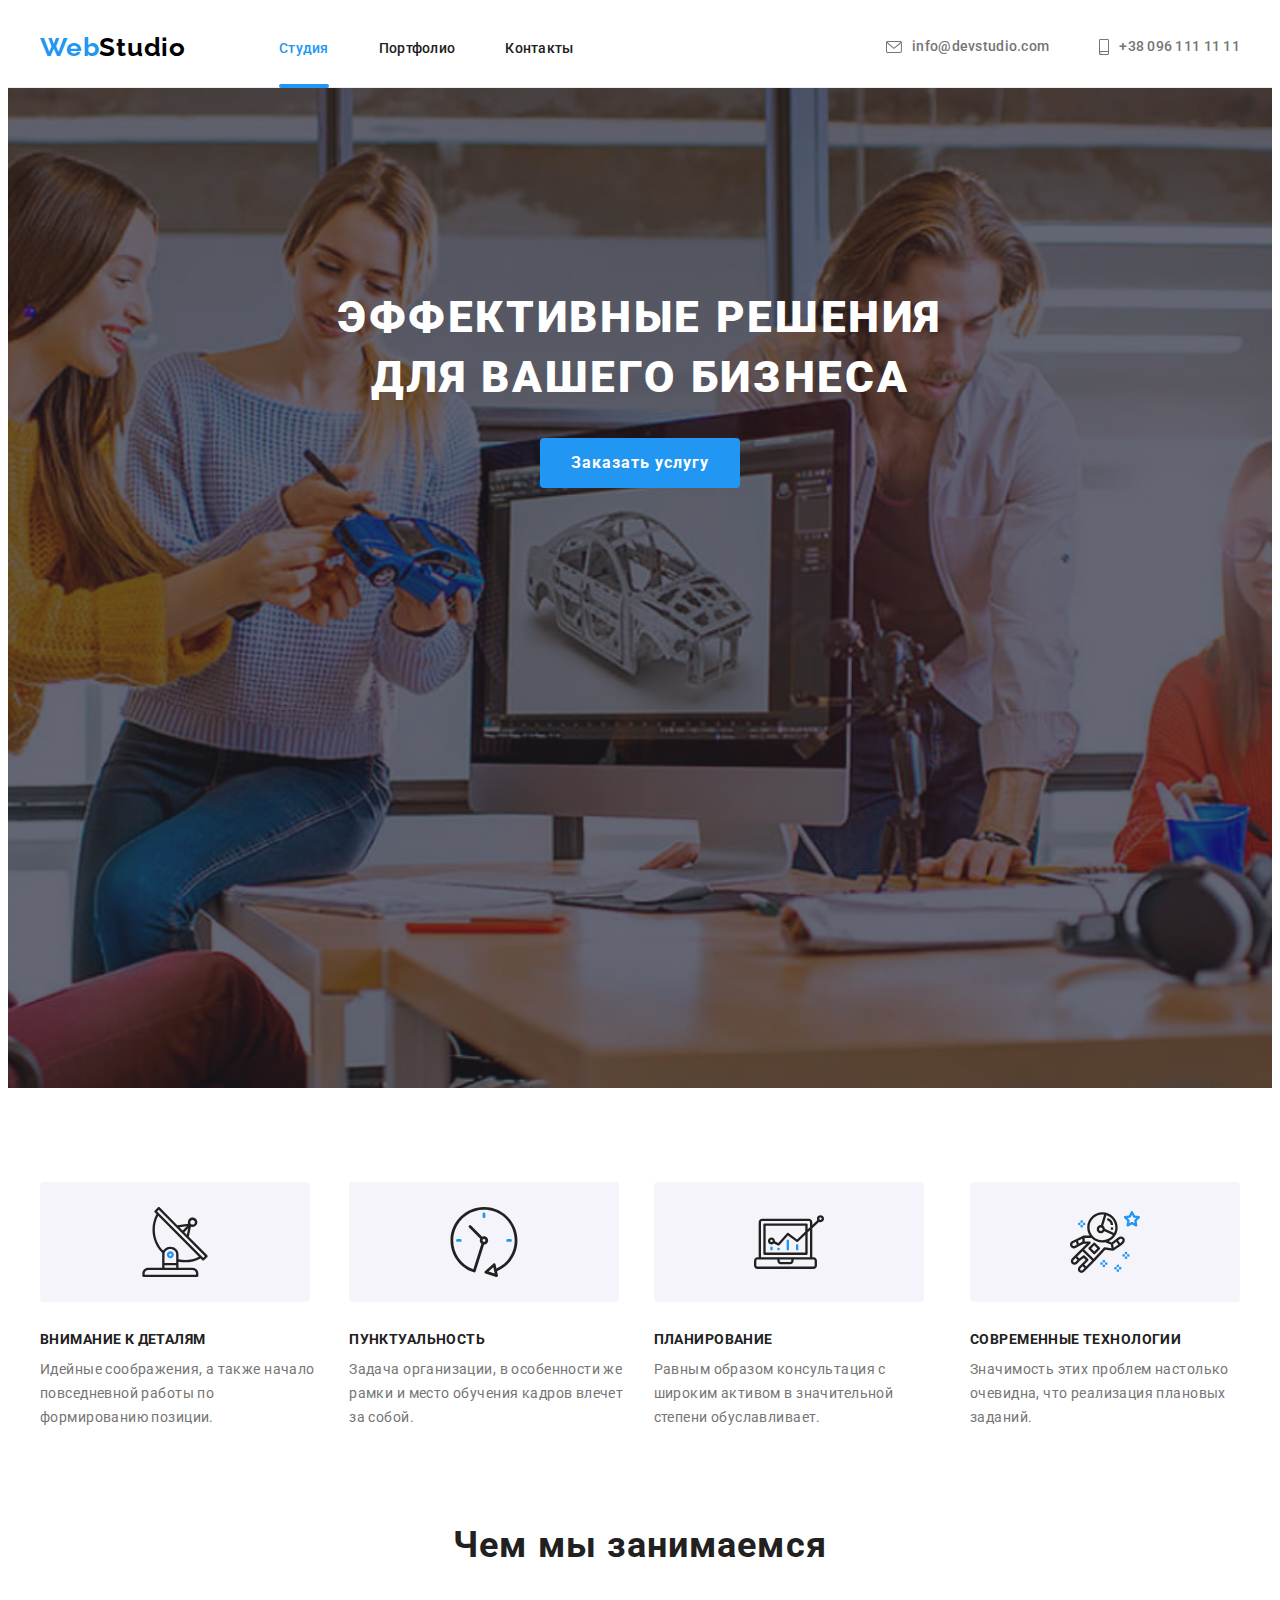
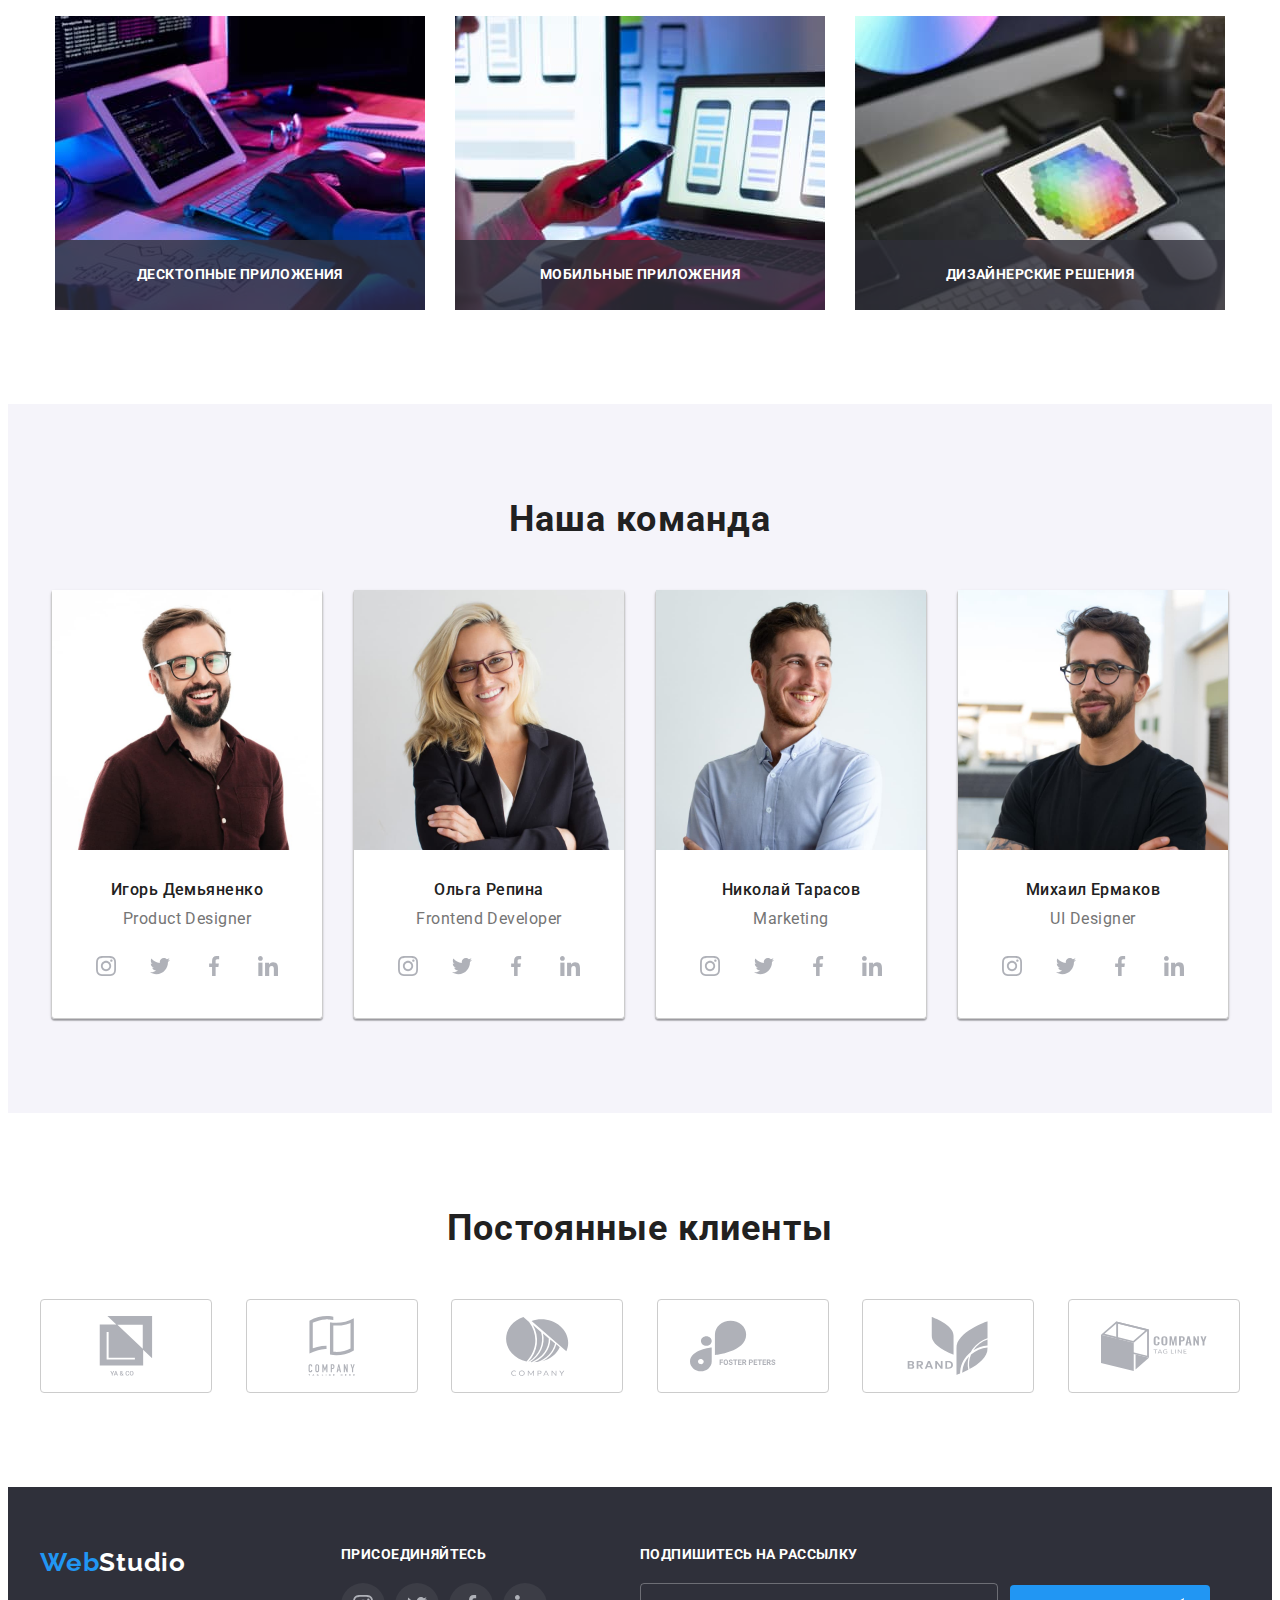
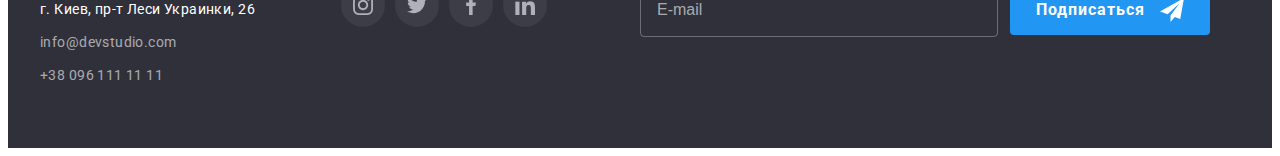
==== index.html @ 4ce69012 "..." ====
<!DOCTYPE html>
<html lang="ru">
  <head>
    <meta charset="UTF-8" />
    <meta http-equiv="X-UA-Compatible" content="IE=edge" />
    <meta name="viewport" content="width=device-width, initial-scale=1.0" />
    <title>Document</title>
    <link rel="preconnect" href="https://fonts.googleapis.com" />
    <link rel="preconnect" href="https://fonts.gstatic.com" crossorigin />
    <link
      href="https://fonts.googleapis.com/css2?family=Raleway:wght@700&family=Roboto:wght@400;500;700;900&display=swap"
      rel="stylesheet"
    />
    <link
      rel="stylesheet"
      href="https://cdnjs.cloudflare.com/ajax/libs/modern-normalize/1.1.0/modern-normalize.min.css"
      integrity="sha512-wpPYUAdjBVSE4KJnH1VR1HeZfpl1ub8YT/NKx4PuQ5NmX2tKuGu6U/JRp5y+Y8XG2tV+wKQpNHVUX03MfMFn9Q=="
      crossorigin="anonymous"
      referrerpolicy="no-referrer"
    />
    <link rel="stylesheet" href="./css/main.min.css" />
  </head>
  <body>
    <header class="header">
      <div class="container header-container">
        <a class="logo link" href="">
          <span class="logo-blue">Web</span>Studio</a
        >
        <nav class="navigation">
          <ul class="nav-list list">
            <li class="nav-list__item">
              <a class="nav-list__link link current" href="./index.html"
                >Студия</a
              >
            </li>

            <li class="nav-list__item">
              <a class="nav-list__link link" href="./portfolio.html"
                >Портфолио</a
              >
            </li>

            <li class="nav-list__item">
              <a class="nav-list__link link" href="">Контакты</a>
            </li>
          </ul>
        </nav>
        <ul class="contact-header list">
          <li class="contact-header__mail">
            <a
              class="contact-header__mail-number link"
              href="mailto:info@devstudio.com"
            >
              <svg class="contact-header__mail-icon" width="16" height="12">
                <use href="./img/sprite.svg#icon-mail"></use>
              </svg>
              info@devstudio.com</a
            >
          </li>
          <li>
            <a
              class="contact-header__mail-number link"
              href="tel:+380961111111"
            >
              <svg class="contact-header__mail-icon" width="10" height="16">
                <use href="./img/sprite.svg#icon-smartphone"></use>
              </svg>
              +38 096 111 11 11</a
            >
          </li>
        </ul>
      </div>
    </header>
    <main>
      <section class="hero">
        <div class="container main-title-hero">
          <h1 class="main-title">
            Эффективные решения <br />
            для вашего бизнеса
          </h1>
          <button class="modal-btn" type="button" data-modal-open>
            Заказать услугу
          </button>
        </div>
      </section>
      <section class="section benefits">
        <div class="container">
          <h2 class="visually-hidden">Преимущества нашей компании</h2>
          <ul class="studio-cards-parent-indent list">
            <li class="studio-spacing-between-cards benefits__cards">
              <div class="benefits__icon">
                <svg width="70" height="70">
                  <use href="./img/sprite.svg#icon-antenna"></use>
                </svg>
              </div>
              <h3 class="benefits__title">Внимание к деталям</h3>
              <p class="benefits__description">
                Идейные соображения, а также начало повседневной работы по
                формированию позиции.
              </p>
            </li>
            <li class="studio-spacing-between-cards benefits__cards">
              <div class="benefits__icon">
                <svg width="70" height="70">
                  <use href="./img/sprite.svg#icon-clock"></use>
                </svg>
              </div>
              <h3 class="benefits__title">Пунктуальность</h3>
              <p class="benefits__description">
                Задача организации, в особенности же рамки и место обучения
                кадров влечет за собой.
              </p>
            </li>
            <li class="studio-spacing-between-cards benefits__cards">
              <div class="benefits__icon">
                <svg width="70" height="70">
                  <use href="./img/sprite.svg#icon-diagram"></use>
                </svg>
              </div>
              <h3 class="benefits__title">Планирование</h3>
              <p class="benefits__description">
                Равным образом консультация с широким активом в значительной
                степени обуславливает.
              </p>
            </li>
            <li class="studio-spacing-between-cards benefits__cards">
              <div class="benefits__icon">
                <svg width="70" height="70">
                  <use href="./img/sprite.svg#icon-astronaut"></use>
                </svg>
              </div>
              <h3 class="benefits__title">Современные технологии</h3>
              <p class="benefits__description">
                Значимость этих проблем настолько очевидна, что реализация
                плановых заданий.
              </p>
            </li>
          </ul>
        </div>
      </section>
      <section class="section skills">
        <div class="container">
          <h2 class="secondary-title">Чем мы занимаемся</h2>
          <ul class="list studio-cards-parent-indent">
            <li class="studio-spacing-between-cards skills__card">
              <div class="skills__overlay">
                <img
                  src="./img/about-img-1.jpg"
                  alt="планирование"
                  width="370"
                  height="294"
                />
                <p class="skills__overlay-p">Десктопные приложения</p>
              </div>
            </li>
            <li class="studio-spacing-between-cards skills__card">
              <div class="skills__overlay">
                <img
                  src="./img/about-img-2.jpg"
                  alt="оптимизация к телефону"
                  width="370"
                  height="294"
                />
                <p class="skills__overlay-p">Мобильные приложения</p>
              </div>
            </li>
            <li class="studio-spacing-between-cards skills__card">
              <div class="skills__overlay">
                <img
                  src="./img/about-img-3.jpg"
                  alt="подбор цвета"
                  width="370"
                  height="294"
                />
                <p class="skills__overlay-p">Дизайнерские решения</p>
              </div>
            </li>
          </ul>
        </div>
      </section>
      <section class="team-section section">
        <div class="container">
          <h2 class="secondary-title">Наша команда</h2>
          <ul class="list studio-cards-parent-indent">
            <li class="studio-spacing-between-cards team-section__card">
              <img
                src="./img/worker-1.jpg"
                alt="Игорь Демьяненко"
                width="270"
                height="260"
              />
              <div class="team-section__cards-name">
                <h3 class="team-section__title">Игорь Демьяненко</h3>
                <p class="team-section__position">Product Designer</p>
                <ul class="social-list list">
                  <li class="social-list__item">
                    <a class="social-list__link" href="">
                      <svg class="social-list__icon" width="20" height="20">
                        <use href="./img/sprite.svg#instagram"></use>
                      </svg>
                    </a>
                  </li>
                  <li class="social-list__item">
                    <a class="social-list__link" href="">
                      <svg class="social-list__icon" width="20" height="20">
                        <use href="./img/sprite.svg#twitter"></use>
                      </svg>
                    </a>
                  </li>
                  <li class="social-list__item">
                    <a class="social-list__link" href="">
                      <svg class="social-list__icon" width="20" height="20">
                        <use href="./img/sprite.svg#facebook"></use>
                      </svg>
                    </a>
                  </li>
                  <li class="social-list__item">
                    <a class="social-list__link" href="">
                      <svg class="social-list__icon" width="20" height="20">
                        <use href="./img/sprite.svg#linkedin"></use>
                      </svg>
                    </a>
                  </li>
                </ul>
              </div>
            </li>
            <li class="studio-spacing-between-cards team-section__card">
              <img
                src="./img/worker-2.jpg"
                alt="Ольга Репина"
                width="270"
                height="260"
              />
              <div class="team-section__cards-name">
                <h3 class="team-section__title">Ольга Репина</h3>
                <p class="team-section__position">Frontend Developer</p>
                <ul class="social-list list">
                  <li class="social-list__item">
                    <a class="social-list__link" href="">
                      <svg class="social-list__icon" width="20" height="20">
                        <use href="./img/sprite.svg#instagram"></use>
                      </svg>
                    </a>
                  </li>
                  <li class="social-list__item">
                    <a class="social-list__link" href="">
                      <svg class="social-list__icon" width="20" height="20">
                        <use href="./img/sprite.svg#twitter"></use>
                      </svg>
                    </a>
                  </li>
                  <li class="social-list__item">
                    <a class="social-list__link" href="">
                      <svg class="social-list__icon" width="20" height="20">
                        <use href="./img/sprite.svg#facebook"></use>
                      </svg>
                    </a>
                  </li>
                  <li class="social-list__item">
                    <a class="social-list__link" href="">
                      <svg class="social-list__icon" width="20" height="20">
                        <use href="./img/sprite.svg#linkedin"></use>
                      </svg>
                    </a>
                  </li>
                </ul>
              </div>
            </li>
            <li class="studio-spacing-between-cards team-section__card">
              <img
                src="./img/worker-3.jpg"
                alt="Николай Тарасов"
                width="270"
                height="260"
              />
              <div class="team-section__cards-name">
                <h3 class="team-section__title">Николай Тарасов</h3>
                <p class="team-section__position">Marketing</p>
                <ul class="social-list list">
                  <li class="social-list__item">
                    <a class="social-list__link" href="">
                      <svg class="social-list__icon" width="20" height="20">
                        <use href="./img/sprite.svg#instagram"></use>
                      </svg>
                    </a>
                  </li>
                  <li class="social-list__item">
                    <a class="social-list__link" href="">
                      <svg class="social-list__icon" width="20" height="20">
                        <use href="./img/sprite.svg#twitter"></use>
                      </svg>
                    </a>
                  </li>
                  <li class="social-list__item">
                    <a class="social-list__link" href="">
                      <svg class="social-list__icon" width="20" height="20">
                        <use href="./img/sprite.svg#facebook"></use>
                      </svg>
                    </a>
                  </li>
                  <li class="social-list__item">
                    <a class="social-list__link" href="">
                      <svg class="social-list__icon" width="20" height="20">
                        <use href="./img/sprite.svg#linkedin"></use>
                      </svg>
                    </a>
                  </li>
                </ul>
              </div>
            </li>
            <li class="studio-spacing-between-cards team-section__card">
              <img
                src="./img/worker-4.jpg"
                alt="Михаил Ермаков"
                width="270"
                height="260"
              />
              <div class="team-section__cards-name">
                <h3 class="team-section__title">Михаил Ермаков</h3>
                <p class="team-section__position">UI Designer</p>
                <ul class="social-list list">
                  <li class="social-list__item">
                    <a class="social-list__link" href="">
                      <svg class="social-list__icon" width="20" height="20">
                        <use href="./img/sprite.svg#instagram"></use>
                      </svg>
                    </a>
                  </li>
                  <li class="social-list__item">
                    <a class="social-list__link" href="">
                      <svg class="social-list__icon" width="20" height="20">
                        <use href="./img/sprite.svg#twitter"></use>
                      </svg>
                    </a>
                  </li>
                  <li class="social-list__item">
                    <a class="social-list__link" href="">
                      <svg class="social-list__icon" width="20" height="20">
                        <use href="./img/sprite.svg#facebook"></use>
                      </svg>
                    </a>
                  </li>
                  <li class="social-list__item">
                    <a class="social-list__link" href="">
                      <svg class="social-list__icon" width="20" height="20">
                        <use href="./img/sprite.svg#linkedin"></use>
                      </svg>
                    </a>
                  </li>
                </ul>
              </div>
            </li>
          </ul>
        </div>
      </section>
      <section class="section">
        <div class="container">
          <h2 class="secondary-title">Постоянные клиенты</h2>
          <ul class="list clients studio-cards-parent-indent">
            <li class="studio-spacing-between-cards clients-item">
              <a href="" class="clients-link">
                <svg class="clients-icon" width="106" height="60">
                  <use href="./img/sprite.svg#icon-group-1"></use>
                </svg>
              </a>
            </li>
            <li class="studio-spacing-between-cards clients-item">
              <a href="" class="clients-link">
                <svg class="clients-icon" width="106" height="60">
                  <use href="./img/sprite.svg#icon-group-2"></use>
                </svg>
              </a>
            </li>
            <li class="studio-spacing-between-cards clients-item">
              <a href="" class="clients-link">
                <svg class="clients-icon" width="106" height="60">
                  <use href="./img/sprite.svg#icon-group-3"></use>
                </svg>
              </a>
            </li>
            <li class="studio-spacing-between-cards clients-item">
              <a href="" class="clients-link">
                <svg class="clients-icon" width="106" height="60">
                  <use href="./img/sprite.svg#icon-group-4"></use>
                </svg>
              </a>
            </li>
            <li class="studio-spacing-between-cards clients-item">
              <a href="" class="clients-link">
                <svg class="clients-icon" width="106" height="60">
                  <use href="./img/sprite.svg#icon-group-5"></use>
                </svg>
              </a>
            </li>
            <li class="studio-spacing-between-cards clients-item">
              <a href="" class="clients-link">
                <svg class="clients-icon" width="106" height="60">
                  <use href="./img/sprite.svg#icon-group-6"></use>
                </svg>
              </a>
            </li>
          </ul>
        </div>
      </section>
    </main>
    <footer class="footer">
      <div class="container footer-adress">
        <div class="footer-adress-list">
          <a class="logo-footer link" href="">
            <span class="logo-blue">Web</span>Studio</a
          >
          <address class="element-style">
            <a
              class="link-footer link"
              href="https://www.google.com/maps/place/%D0%B1%D1%83%D0%BB.+%D0%9B%D0%B5%D1%81%D0%B8+%D0%A3%D0%BA%D1%80%D0%B0%D0%B8%D0%BD%D0%BA%D0%B8,+26,+%D0%9A%D0%B8%D0%B5%D0%B2,+02000/@50.4265807,30.5361971,17z/data=!3m1!4b1!4m5!3m4!1s0x40d4cf0e033ecbe9:0x57a4dffefec77da0!8m2!3d50.4265807!4d30.5383858"
              target="_blank"
              rel="noopener noreferrer"
              >г. Киев, пр-т Леси Украинки, 26</a
            >
            <a class="contact-footer link" href="mailto:info@devstudio.com"
              >info@devstudio.com</a
            >
            <a
              class="contact-footer link contact-footer-tel"
              href="tel:+380961111111"
              >+38 096 111 11 11</a
            >
          </address>
        </div>
        <div class="footer-list">
          <p class="footer-post">присоединяйтесь</p>
          <ul class="social-list list">
            <li class="social-list__item">
              <a class="footer-social-list-link" href="">
                <svg class="social-list__icon" width="20" height="20">
                  <use href="./img/sprite.svg#instagram"></use>
                </svg>
              </a>
            </li>
            <li class="social-list__item">
              <a class="footer-social-list-link" href="">
                <svg class="social-list__icon" width="20" height="20">
                  <use href="./img/sprite.svg#twitter"></use>
                </svg>
              </a>
            </li>
            <li class="social-list__item">
              <a class="footer-social-list-link" href="">
                <svg class="social-list__icon" width="20" height="20">
                  <use href="./img/sprite.svg#facebook"></use>
                </svg>
              </a>
            </li>
            <li class="social-list__item">
              <a class="footer-social-list-link" href="">
                <svg class="social-list__icon" width="20" height="20">
                  <use href="./img/sprite.svg#linkedin"></use>
                </svg>
              </a>
            </li>
          </ul>
        </div>
        <div class="footer-form">
          <p class="footer-form__p">Подпишитесь на рассылку</p>
          <form class="footer-form__f">
            <input
              name="user-mail"
              class="footer-form__input"
              type="email"
              placeholder="E-mail"
            />
            <button type="submit" class="footer-form__btn modal-btn">
              Подписаться
              <svg class="footer-form__btn-icon" width="24" height="24">
                <use href="./img/sprite.svg#icon-send"></use>
              </svg>
            </button>
          </form>
        </div>
      </div>
    </footer>
    <div class="backdrop is-hidden" data-modal>
      <div class="modal">
        <button type="button" class="modal-close-btn" data-modal-close>
          <svg class="modal-close-icon" width="18" height="18">
            <use href="./img/sprite.svg#icon-close"></use>
          </svg>
        </button>
        <p class="modal-title">Оставьте свои данные, мы вам перезвоним</p>
        <form class="modal-form">
          <label class="modal-form-name">
            Имя
            <span class="modal-form-input-wrapper">
              <input name="user-name" class="modal-form-input" type="text" />
              <svg class="modal-form-icon" width="18" height="18">
                <use href="./img/sprite.svg#icon-person"></use>
              </svg>
            </span>
          </label>
          <label class="modal-form-name">
            Телефон
            <span class="modal-form-input-wrapper">
              <input name="user-phone" class="modal-form-input" type="tel" />
              <svg class="modal-form-icon" width="18" height="18">
                <use href="./img/sprite.svg#icon-phone"></use>
              </svg>
            </span>
          </label>
          <label class="modal-form-name">
            Почта
            <span class="modal-form-input-wrapper">
              <input name="user-mail" class="modal-form-input" type="email" />
              <svg class="modal-form-icon" width="18" height="18">
                <use href="./img/sprite.svg#icon-email"></use>
              </svg>
            </span>
          </label>
          <label class="modal-form-name">
            Комментарий
            <textarea
              name="user-comment"
              class="modal-form-messange"
              placeholder="Введите текст"
            ></textarea>
          </label>
          <div class="modal-form-checkbox-wrapper">
            <input
              name="accept-polisy"
              class="modal-form-checkbox visually-hidden"
              type="checkbox"
              required
              id="polisy-checkbox"
            />
            <label class="modal-form-checkbox-label" for="polisy-checkbox"
              >Соглашаюсь с рассылкой и принимаю &nbsp;
              <a class="modal-form-checkbox-link" href="">Условия договора</a>
            </label>
          </div>
          <button type="submit" class="modal-form-submit-btn modal-btn">
            Отправить
          </button>
        </form>
      </div>
    </div>
    <script src="./js/modal.js"></script>
  </body>
</html>
---- css/main.min.css ----
:root{--accent-color: #2196f3;--primary-text-color: #212121;--secondary-text-color: #757575;--hero-collor: #ffffff;--logo-footer-collor: #ffffff}.visually-hidden{position:absolute;width:1px;height:1px;margin:-1px;padding:0;overflow:hidden;border:0;clip:rect(0 0 0 0)}body{font-family:"Roboto", sans-serif;color:var(--primary-text-color)}h1,h2,h3,h4,h5,h6,p{margin-top:0;margin-bottom:0}ul{margin-top:0;margin-bottom:0;padding-left:0}img{display:block;max-width:100%;height:auto}.list{list-style:none}.link{text-decoration:none}.section{padding-bottom:94px;padding-top:94px}.container{width:1200px;padding-left:15px;padding-right:15px;margin-left:auto;margin-right:auto}.modal-btn{min-width:200px;min-height:50px;padding:8px 30px;font-family:inherit;font-weight:bold;font-size:16px;line-height:1.88;align-items:center;text-align:center;letter-spacing:0.06em;color:var(--hero-collor);background:var(--accent-color);cursor:pointer;border-radius:4px;border:none;transition:background-color 250ms cubic-bezier(0.4, 0, 0.2, 1),color 250ms cubic-bezier(0.4, 0, 0.2, 1)}.modal-btn:hover,.modal-btn:focus{background:#188ce8}.social-list{display:flex}.social-list__item:not(:last-child){margin-right:10px}.social-list__link{display:flex;align-items:center;justify-content:center;width:44px;height:44px;border-radius:50%;transition:background-color 250ms cubic-bezier(0.4, 0, 0.2, 1)}.social-list__link:hover,.social-list__link:focus{background-color:var(--accent-color)}.social-list__icon{fill:#afb1b8;transition:fill 250ms cubic-bezier(0.4, 0, 0.2, 1)}.social-list__link:hover .social-list__icon,.social-list__link:focus .social-list__icon{fill:#ffffff}.footer-social-list-link:hover .social-list__icon,.footer-social-list-link:focus .social-list__icon{fill:#ffffff}.main-title{font-weight:900;font-size:44px;line-height:1.36;text-align:center;letter-spacing:0.06em;text-transform:uppercase;color:var(--hero-collor);margin-bottom:30px}.main-title-hero{text-align:center}.benefits__description{font-size:14px;line-height:1.71;letter-spacing:0.03em;color:var(--secondary-text-color)}.secondary-title{font-weight:bold;font-size:36px;line-height:1.17;text-align:center;letter-spacing:0.03em;margin-bottom:50px}.logo{font-family:"Raleway", sans-serif;font-weight:bold;font-size:26px;line-height:1.19;letter-spacing:0.03em;color:#000000;margin-right:93px}.logo-blue{color:var(--accent-color)}.navigation .nav-list__link.current{color:var(--accent-color)}.header{padding-top:24px;padding-bottom:24px;border-bottom:1px solid #ececec}.header-container{display:flex;align-items:center}.nav-list{display:flex;align-items:center}.contact-header{display:flex;align-items:center;margin-left:auto}.contact-header__mail{margin-right:50px}.nav-list__item:not(:last-child){margin-right:50px}.nav-list__link{position:relative;font-weight:500;font-size:14px;line-height:1.14;letter-spacing:0.02em;color:inherit;transition:color 250ms cubic-bezier(0.4, 0, 0.2, 1)}.nav-list__link:hover,.nav-list__link:focus{color:var(--accent-color)}.current::after{content:"";position:absolute;background:var(--accent-color);border-radius:2px;height:4px;width:100%;bottom:-32px;left:0px}.contact-header__mail-number{font-weight:500;font-size:14px;line-height:1.14;letter-spacing:0.02em;color:var(--secondary-text-color);display:flex;align-items:center;transition:color 250ms cubic-bezier(0.4, 0, 0.2, 1)}.contact-header__mail-number:hover,.contact-header__mail-number:focus{color:var(--accent-color)}.contact-header__mail-number:hover .contact-header__mail-icon{fill:var(--accent-color)}.contact-header__mail-icon{margin-right:10px;fill:#757575;justify-content:center;align-items:center;transition:fill 250ms cubic-bezier(0.4, 0, 0.2, 1)}.hero{padding:200px 0;background-image:linear-gradient(rgba(47,48,58,0.4), rgba(47,48,58,0.4)),url(../img/hero/Img.jpg);background-color:#c4c4c4;background-size:cover;background-position:center;max-width:1600px;height:600px;width:100%;margin-left:auto;margin-right:auto}.benefits{padding-bottom:0px}.benefits__title{font-weight:bold;font-size:14px;line-height:1.14;letter-spacing:0.03em;text-transform:uppercase;margin-bottom:10px}.benefits__cards{flex-basis:calc((100%-4 * 30) / 4)}.benefits__icon{display:flex;align-items:center;justify-content:center;background-color:#f5f4fa;width:270px;height:120px;border-radius:4px;margin-bottom:30px}.studio-cards-parent-indent{display:flex;align-items:center;justify-content:center;margin-left:-30px;margin-top:-30px}.studio-spacing-between-cards{margin-left:30px;margin-top:30px}.skills__card{flex-basis:calc((100%-3 * 30) / 3)}.skills__overlay{position:relative}.skills__overlay-p{position:absolute;font-weight:bold;font-size:14px;line-height:1.14;letter-spacing:0.03em;text-transform:uppercase;color:#ffffff;background:rgba(47,48,58,0.8);padding-top:27px;padding-bottom:27px;width:100%;text-align:center;bottom:0px}.team-section{background:#f5f4fa}.team-section__card{flex-basis:calc((100%-4 * 30) / 4);border:1px solid #ccc;border-top:none;box-shadow:0px 1px 3px rgba(0,0,0,0.12),0px 1px 1px rgba(0,0,0,0.14),0px 2px 1px rgba(0,0,0,0.2);border-radius:4px}.team-section__title{margin-bottom:10px;font-weight:500;font-size:16px;line-height:1.19;text-align:center;letter-spacing:0.03em}.team-section__cards-name{text-align:center;padding:30px 32px;background-color:#ffffff;border-radius:0px 0px 4px 4px}.team-section__position{font-size:16px;line-height:1.19;text-align:center;letter-spacing:0.03em;color:var(--secondary-text-color);margin-bottom:16px}.spacing-between-cards{margin-left:8px;margin-top:8px}.clients{justify-content:space-between;display:flex}.clients-link{display:flex;align-items:center;justify-content:center;width:170px;height:92px;border:1px solid #ccc;border-radius:4px;transition:border 250ms cubic-bezier(0.4, 0, 0.2, 1)}.clients-link:hover,.clients-link:focus{border:1px solid var(--accent-color)}.clients-icon{fill:#afb1b8;transition:fill 250ms cubic-bezier(0.4, 0, 0.2, 1)}.clients-link:hover .clients-icon,.clients-link:focus .clients-icon{fill:var(--accent-color)}.logo-footer{font-family:"Raleway", sans-serif;font-weight:bold;font-size:26px;line-height:1.19;letter-spacing:0.03em;color:#ffffff;display:block;margin-bottom:20px}.footer{background:#2f303a;padding:60px 0}.link-footer{font-size:14px;line-height:1.71;letter-spacing:0.03em;color:#ffffff;margin-bottom:9px}.contact-footer{font-size:14px;line-height:1.71;letter-spacing:0.03em;color:rgba(255,255,255,0.6);margin-bottom:9px}.contact-footer-tel{margin-bottom:0}.footer-adress{display:flex}.element-style{font-style:normal;display:flex;flex-direction:column}.footer-adress-list{min-width:231px;margin-right:70px}.footer-list{min-width:206px;min-height:80px}.footer-post{font-weight:bold;font-size:14px;line-height:1.14;letter-spacing:0.03em;text-transform:uppercase;margin-bottom:20px;color:#ffffff}.footer-social-list-link{display:flex;align-items:center;justify-content:center;width:44px;height:44px;border-radius:50%;background-color:#ffffff10;transition:background-color 250ms cubic-bezier(0.4, 0, 0.2, 1)}.footer-social-list-link:hover,.footer-social-list-link:focus{background-color:var(--accent-color)}.footer-form{margin-left:93px;width:570px;height:86px}.footer-form__p{font-weight:bold;font-size:14px;line-height:1.14;letter-spacing:0.03em;text-transform:uppercase;color:#ffffff;margin-bottom:20px}.footer-form__input{border:1px solid rgba(255,255,255,0.3);border-radius:4px;width:100%;height:50px;background-color:transparent;padding-left:16px;color:#ffffff}.footer-form__input::placeholder{font-weight:400;font-size:16px;line-height:1.25;color:rgba(255,255,255,0.6)}.footer-form__btn{margin-left:12px;display:flex;padding:8px 26px;justify-content:space-between;align-items:center;transition:background-color 250ms cubic-bezier(0.4, 0, 0.2, 1);cursor:pointer}.footer-form__f{display:flex;align-items:center}.container-filter-btn .filter-btn.current-btn{background:#188ce8;color:#ffffff;filter:drop-shadow(0px 4px 4px rgba(0,0,0,0.25))}.filter-btn{padding:6px 22px;font-family:inherit;font-weight:500;font-size:16px;line-height:1.63;text-align:center;letter-spacing:0.03em;cursor:pointer;border-radius:4px;border:none;transition:background-color 250ms cubic-bezier(0.4, 0, 0.2, 1),color 250ms cubic-bezier(0.4, 0, 0.2, 1)}.filter-btn:hover,.filter-btn:focus{background:#188ce8;color:#ffffff;filter:drop-shadow(0px 4px 4px rgba(0,0,0,0.25))}.spacing-between-cards-portfolio{margin-left:30px;margin-top:30px}.portfolio-list{flex-wrap:wrap}.portfolio-cards-name{border:1px solid #eeeeee;border-top:none;padding:20px 24px}.cards-portfolio-link{display:block;transition:box-shadow 250ms cubic-bezier(0.4, 0, 0.2, 1)}.cards-portfolio-link:hover,.cards-portfolio-link:focus{box-shadow:0px 1px 1px rgba(0,0,0,0.12),0px 4px 4px rgba(0,0,0,0.06),1px 4px 6px rgba(0,0,0,0.16)}.overlay-cards{position:relative;overflow:hidden}.overlay-portfolio{position:absolute;font-size:18px;line-height:1.55;letter-spacing:0.03em;color:#ffffff;background:rgba(33,150,243,0.9);padding:63px 24px;top:0;left:0;width:100%;height:100%;overflow:auto;transform:translateY(100%);transition:transform 250ms cubic-bezier(0.4, 0, 0.2, 1),background-color 250ms cubic-bezier(0.4, 0, 0.2, 1)}.cards-portfolio-link:hover .overlay-portfolio,.cards-portfolio-link:focus .overlay-portfolio{transform:translateY(0%)}.list-item{width:370px;height:404px;left:215px;top:262px;background:#ffffff;box-sizing:border-box}.list-item-h{font-weight:bold;font-size:18px;line-height:2;letter-spacing:0.06em;color:var(--primary-text-color)}.list-item-p{font-size:16px;line-height:1.88;letter-spacing:0.03em;color:var(--secondary-text-color)}.parent-indent{display:flex;align-items:center;justify-content:center;margin-left:-8px;margin-top:-8px;margin-bottom:50px}.portfolio-cards-indent{display:flex;align-items:center;justify-content:center;margin-left:-30px;margin-top:-30px}.cards-portfolio{flex-basis:calc((100%-3 * 30) / 3)}.backdrop{position:fixed;top:0;left:0;width:100vw;height:100vh;background-color:rgba(0,0,0,0.2);transition:opacity;transition:opacity 250ms cubic-bezier(0.4, 0, 0.2, 1),visibility 250ms cubic-bezier(0.4, 0, 0.2, 1)}.backdrop.is-hidden{opacity:0;visibility:hidden;pointer-events:none}.modal{position:absolute;top:50%;left:50%;transform:translate(-50%, -50%);width:528px;height:581px;background-color:#ffffff;border-radius:4px;padding:40px}.modal-close-icon{transition:fill 250ms cubic-bezier(0.4, 0, 0.2, 1)}.modal-close-icon:hover{fill:var(--accent-color)}.modal-close-btn{position:absolute;top:8px;right:8px;width:30px;height:30px;border-radius:50%;border:1px solid rgba(0,0,0,0.1);background-color:transparent;padding:0;display:flex;justify-content:center;align-items:center;cursor:pointer}.modal-title{font-weight:bold;font-size:20px;line-height:1.15;text-align:center;letter-spacing:0.03em;color:#212121;margin-bottom:12px}.modal-form-name{display:block;font-weight:400;font-size:12px;line-height:1.17;letter-spacing:0.01em;color:#757575;margin-bottom:10px}.modal-form-input{width:100%;height:40px;padding-left:42px;border:1px solid rgba(33,33,33,0.2);border-radius:4px;transition:border-color 250ms cubic-bezier(0.4, 0, 0.2, 1)}.modal-form-input:focus{outline:none;border-color:var(--accent-color)}.modal-form-input:focus+.modal-form-icon{fill:var(--accent-color)}.modal-form-input-wrapper{position:relative;display:block;margin-top:4px}.modal-form-icon{position:absolute;top:50%;left:12px;transform:translateY(-50%);transition:fill 250ms cubic-bezier(0.4, 0, 0.2, 1)}.modal-form-messange{width:100%;height:120px;margin-top:4px;padding:12px 16px;transition:border-color 250ms cubic-bezier(0.4, 0, 0.2, 1);resize:none;border:1px solid rgba(33,33,33,0.2);border-radius:4px}.modal-form-messange:focus{outline:none;border-color:var(--accent-color)}.modal-form-messange::placeholder{font-weight:400;font-size:12px;line-height:14px;letter-spacing:0.01em;color:rgba(117,117,117,0.5)}.modal-form-checkbox-label{display:flex;align-items:center;font-weight:400;font-size:14px;line-height:1.7;letter-spacing:0.03em;color:#757575;padding-left:14px}.modal-form-checkbox-label::before{display:inline-block;width:16px;height:15px;border:2px solid #212121;cursor:pointer;content:"";margin-right:10px;border-radius:2px}.modal-form-checkbox:focus+.modal-form-checkbox-label::before{border:1px solid --accent-color}.modal-form-checkbox:checked+.modal-form-checkbox-label::before{background-image:url(../img/checkbox.svg);background-color:var(--accent-color);background-repeat:no-repeat;border:none;background-position:50% 50%}.modal-form-submit-btn{display:block;margin:30px auto 0px}.modal-form-checkbox-link{color:var(--accent-color)}
/*# sourceMappingURL=main.min.css.map */
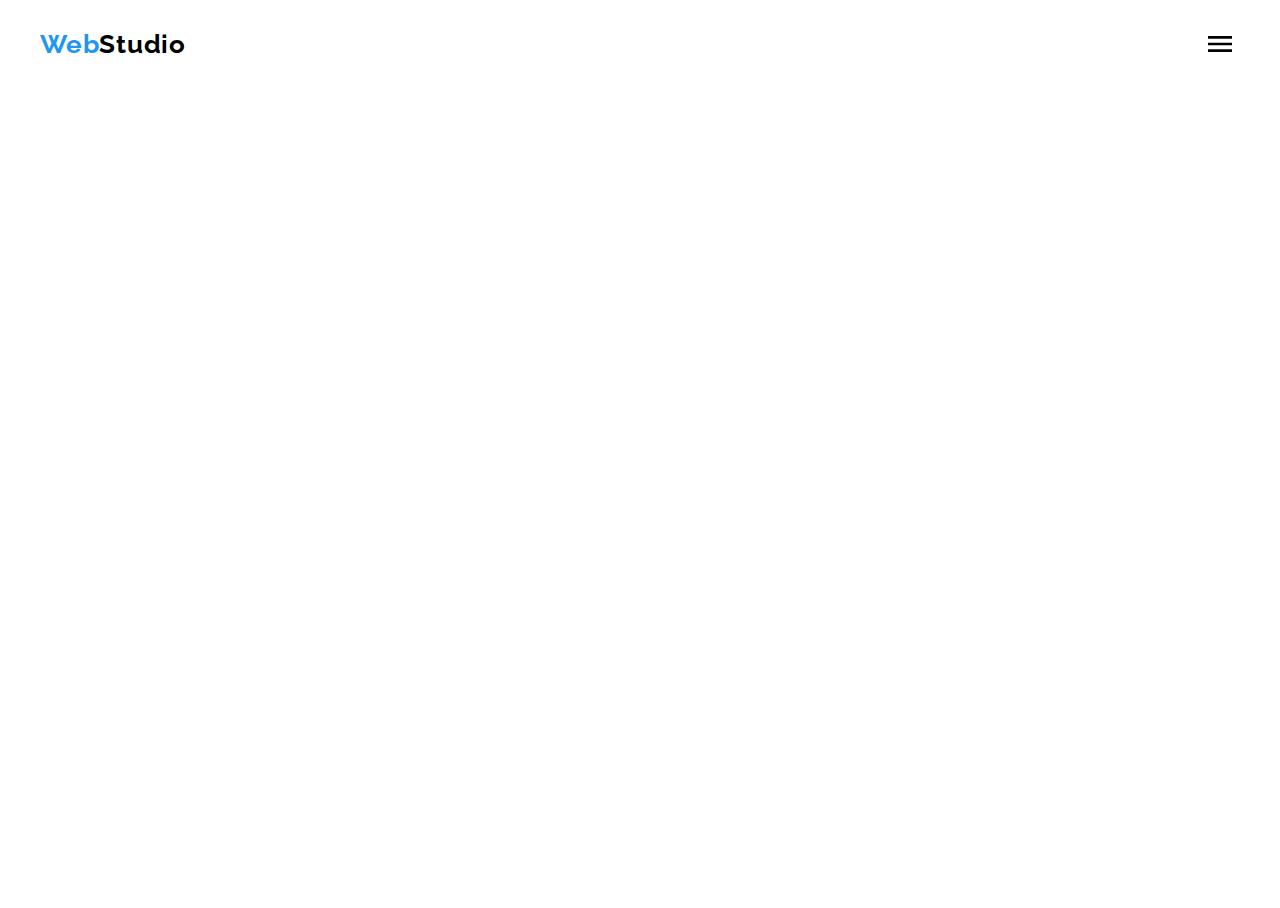
==== commit 6e48c28f: "Моб. закончил бургер меню и хедер" ====
--- a/index.html
+++ b/index.html
@@ -45,6 +45,11 @@
             </li>
           </ul>
         </nav>
+        <button type="button" class="mobile-menu-btn" data-menu-open>
+          <svg class="mobile-menu-btn__icon" width="40" height="40">
+            <use href="./img/sprite.svg#burger-menu-icon"></use>
+          </svg>
+        </button>
         <ul class="contact-header list">
           <li class="contact-header__mail">
             <a
@@ -70,9 +75,66 @@
           </li>
         </ul>
       </div>
+      <div class="mobile-menu" data-menu>
+        <div class="container mobile-menu__container">
+          <button type="button" class="mobile-menu__close-btn" data-menu-close>
+            <svg class="mobile-menu__close-icon" width="40" height="40">
+              <use href="./img/sprite.svg#burger-close-icon"></use>
+            </svg>
+          </button>
+          <ul class="mobile-menu__list">
+            <li class="mobile-menu__item list">
+              <a class="mobile-menu__link link current" href="./index.html"
+                >Студия</a
+              >
+            </li>
+
+            <li class="mobile-menu__item list">
+              <a class="mobile-menu__link link" href="./portfolio.html"
+                >Портфолио</a
+              >
+            </li>
+
+            <li class="mobile-menu__item-contact list">
+              <a class="mobile-menu__link link" href="">Контакты</a>
+            </li>
+          </ul>
+          <ul class="mobile-menu__contact">
+            <li class="mobile-menu__item list">
+              <a href="tel:+380961111111" class="mobile-menu__number-link link"
+                >+38 096 111 11 11</a
+              >
+            </li>
+            <li class="mobile-menu__item-mail list">
+              <a
+                class="mobile-menu__mail-link link"
+                href="mailto:info@devstudio.com"
+                >info@devstudio.com</a
+              >
+            </li>
+          </ul>
+          <ul class="mobile-menu__social-list">
+            <li class="mobile-menu__social-list-item list">
+              <a href="" class="mobile-menu__social-list-link link"
+                >Instagram</a
+              >
+            </li>
+            <li class="mobile-menu__social-list-item list">
+              <a href="" class="mobile-menu__social-list-link link">Twitter</a>
+            </li>
+            <li class="mobile-menu__social-list-item list">
+              <a href="" class="mobile-menu__social-list-link link">Facebook</a>
+            </li>
+            <li class="mobile-menu__social-list-item list">
+              <a href="" class="mobile-menu__social-list-link link">LinkedIn</a>
+            </li>
+          </ul>
+        </div>
+      </div>
     </header>
     <main>
-      <section class="hero">
+      <!-- HERO -->
+      <!-- <section class="hero">
         <div class="container main-title-hero">
           <h1 class="main-title">
             Эффективные решения <br />
@@ -82,8 +144,9 @@
             Заказать услугу
           </button>
         </div>
-      </section>
-      <section class="section benefits">
+      </section> -->
+      <!-- BENEFITS -->
+      <!-- <section class="section benefits">
         <div class="container">
           <h2 class="visually-hidden">Преимущества нашей компании</h2>
           <ul class="studio-cards-parent-indent list">
@@ -137,8 +200,9 @@
             </li>
           </ul>
         </div>
-      </section>
-      <section class="section skills">
+      </section> -->
+      <!-- SKILLS -->
+      <!-- <section class="section skills">
         <div class="container">
           <h2 class="secondary-title">Чем мы занимаемся</h2>
           <ul class="list studio-cards-parent-indent">
@@ -177,8 +241,9 @@
             </li>
           </ul>
         </div>
-      </section>
-      <section class="team-section section">
+      </section> -->
+      <!-- TEAM -->
+      <!-- <section class="team-section section">
         <div class="container">
           <h2 class="secondary-title">Наша команда</h2>
           <ul class="list studio-cards-parent-indent">
@@ -352,8 +417,9 @@
             </li>
           </ul>
         </div>
-      </section>
-      <section class="section">
+      </section> -->
+      <!-- CLIENTS -->
+      <!-- <section class="section">
         <div class="container">
           <h2 class="secondary-title">Постоянные клиенты</h2>
           <ul class="list clients studio-cards-parent-indent">
@@ -401,9 +467,10 @@
             </li>
           </ul>
         </div>
-      </section>
+      </section> -->
     </main>
-    <footer class="footer">
+    <!-- FOOTER -->
+    <!-- <footer class="footer">
       <div class="container footer-adress">
         <div class="footer-adress-list">
           <a class="logo-footer link" href="">
@@ -478,7 +545,7 @@
           </form>
         </div>
       </div>
-    </footer>
+    </footer> -->
     <div class="backdrop is-hidden" data-modal>
       <div class="modal">
         <button type="button" class="modal-close-btn" data-modal-close>
@@ -543,5 +610,6 @@
       </div>
     </div>
     <script src="./js/modal.js"></script>
+    <script src="./js/menu.js"></script>
   </body>
 </html>
--- a/css/main.min.css
+++ b/css/main.min.css
@@ -1,2 +1,2 @@
-:root{--accent-color: #2196f3;--primary-text-color: #212121;--secondary-text-color: #757575;--hero-collor: #ffffff;--logo-footer-collor: #ffffff}.visually-hidden{position:absolute;width:1px;height:1px;margin:-1px;padding:0;overflow:hidden;border:0;clip:rect(0 0 0 0)}body{font-family:"Roboto", sans-serif;color:var(--primary-text-color)}h1,h2,h3,h4,h5,h6,p{margin-top:0;margin-bottom:0}ul{margin-top:0;margin-bottom:0;padding-left:0}img{display:block;max-width:100%;height:auto}.list{list-style:none}.link{text-decoration:none}.section{padding-bottom:94px;padding-top:94px}.container{width:1200px;padding-left:15px;padding-right:15px;margin-left:auto;margin-right:auto}.modal-btn{min-width:200px;min-height:50px;padding:8px 30px;font-family:inherit;font-weight:bold;font-size:16px;line-height:1.88;align-items:center;text-align:center;letter-spacing:0.06em;color:var(--hero-collor);background:var(--accent-color);cursor:pointer;border-radius:4px;border:none;transition:background-color 250ms cubic-bezier(0.4, 0, 0.2, 1),color 250ms cubic-bezier(0.4, 0, 0.2, 1)}.modal-btn:hover,.modal-btn:focus{background:#188ce8}.social-list{display:flex}.social-list__item:not(:last-child){margin-right:10px}.social-list__link{display:flex;align-items:center;justify-content:center;width:44px;height:44px;border-radius:50%;transition:background-color 250ms cubic-bezier(0.4, 0, 0.2, 1)}.social-list__link:hover,.social-list__link:focus{background-color:var(--accent-color)}.social-list__icon{fill:#afb1b8;transition:fill 250ms cubic-bezier(0.4, 0, 0.2, 1)}.social-list__link:hover .social-list__icon,.social-list__link:focus .social-list__icon{fill:#ffffff}.footer-social-list-link:hover .social-list__icon,.footer-social-list-link:focus .social-list__icon{fill:#ffffff}.main-title{font-weight:900;font-size:44px;line-height:1.36;text-align:center;letter-spacing:0.06em;text-transform:uppercase;color:var(--hero-collor);margin-bottom:30px}.main-title-hero{text-align:center}.benefits__description{font-size:14px;line-height:1.71;letter-spacing:0.03em;color:var(--secondary-text-color)}.secondary-title{font-weight:bold;font-size:36px;line-height:1.17;text-align:center;letter-spacing:0.03em;margin-bottom:50px}.logo{font-family:"Raleway", sans-serif;font-weight:bold;font-size:26px;line-height:1.19;letter-spacing:0.03em;color:#000000;margin-right:93px}.logo-blue{color:var(--accent-color)}.navigation .nav-list__link.current{color:var(--accent-color)}.header{padding-top:24px;padding-bottom:24px;border-bottom:1px solid #ececec}.header-container{display:flex;align-items:center}.nav-list{display:flex;align-items:center}.contact-header{display:flex;align-items:center;margin-left:auto}.contact-header__mail{margin-right:50px}.nav-list__item:not(:last-child){margin-right:50px}.nav-list__link{position:relative;font-weight:500;font-size:14px;line-height:1.14;letter-spacing:0.02em;color:inherit;transition:color 250ms cubic-bezier(0.4, 0, 0.2, 1)}.nav-list__link:hover,.nav-list__link:focus{color:var(--accent-color)}.current::after{content:"";position:absolute;background:var(--accent-color);border-radius:2px;height:4px;width:100%;bottom:-32px;left:0px}.contact-header__mail-number{font-weight:500;font-size:14px;line-height:1.14;letter-spacing:0.02em;color:var(--secondary-text-color);display:flex;align-items:center;transition:color 250ms cubic-bezier(0.4, 0, 0.2, 1)}.contact-header__mail-number:hover,.contact-header__mail-number:focus{color:var(--accent-color)}.contact-header__mail-number:hover .contact-header__mail-icon{fill:var(--accent-color)}.contact-header__mail-icon{margin-right:10px;fill:#757575;justify-content:center;align-items:center;transition:fill 250ms cubic-bezier(0.4, 0, 0.2, 1)}.hero{padding:200px 0;background-image:linear-gradient(rgba(47,48,58,0.4), rgba(47,48,58,0.4)),url(../img/hero/Img.jpg);background-color:#c4c4c4;background-size:cover;background-position:center;max-width:1600px;height:600px;width:100%;margin-left:auto;margin-right:auto}.benefits{padding-bottom:0px}.benefits__title{font-weight:bold;font-size:14px;line-height:1.14;letter-spacing:0.03em;text-transform:uppercase;margin-bottom:10px}.benefits__cards{flex-basis:calc((100%-4 * 30) / 4)}.benefits__icon{display:flex;align-items:center;justify-content:center;background-color:#f5f4fa;width:270px;height:120px;border-radius:4px;margin-bottom:30px}.studio-cards-parent-indent{display:flex;align-items:center;justify-content:center;margin-left:-30px;margin-top:-30px}.studio-spacing-between-cards{margin-left:30px;margin-top:30px}.skills__card{flex-basis:calc((100%-3 * 30) / 3)}.skills__overlay{position:relative}.skills__overlay-p{position:absolute;font-weight:bold;font-size:14px;line-height:1.14;letter-spacing:0.03em;text-transform:uppercase;color:#ffffff;background:rgba(47,48,58,0.8);padding-top:27px;padding-bottom:27px;width:100%;text-align:center;bottom:0px}.team-section{background:#f5f4fa}.team-section__card{flex-basis:calc((100%-4 * 30) / 4);border:1px solid #ccc;border-top:none;box-shadow:0px 1px 3px rgba(0,0,0,0.12),0px 1px 1px rgba(0,0,0,0.14),0px 2px 1px rgba(0,0,0,0.2);border-radius:4px}.team-section__title{margin-bottom:10px;font-weight:500;font-size:16px;line-height:1.19;text-align:center;letter-spacing:0.03em}.team-section__cards-name{text-align:center;padding:30px 32px;background-color:#ffffff;border-radius:0px 0px 4px 4px}.team-section__position{font-size:16px;line-height:1.19;text-align:center;letter-spacing:0.03em;color:var(--secondary-text-color);margin-bottom:16px}.spacing-between-cards{margin-left:8px;margin-top:8px}.clients{justify-content:space-between;display:flex}.clients-link{display:flex;align-items:center;justify-content:center;width:170px;height:92px;border:1px solid #ccc;border-radius:4px;transition:border 250ms cubic-bezier(0.4, 0, 0.2, 1)}.clients-link:hover,.clients-link:focus{border:1px solid var(--accent-color)}.clients-icon{fill:#afb1b8;transition:fill 250ms cubic-bezier(0.4, 0, 0.2, 1)}.clients-link:hover .clients-icon,.clients-link:focus .clients-icon{fill:var(--accent-color)}.logo-footer{font-family:"Raleway", sans-serif;font-weight:bold;font-size:26px;line-height:1.19;letter-spacing:0.03em;color:#ffffff;display:block;margin-bottom:20px}.footer{background:#2f303a;padding:60px 0}.link-footer{font-size:14px;line-height:1.71;letter-spacing:0.03em;color:#ffffff;margin-bottom:9px}.contact-footer{font-size:14px;line-height:1.71;letter-spacing:0.03em;color:rgba(255,255,255,0.6);margin-bottom:9px}.contact-footer-tel{margin-bottom:0}.footer-adress{display:flex}.element-style{font-style:normal;display:flex;flex-direction:column}.footer-adress-list{min-width:231px;margin-right:70px}.footer-list{min-width:206px;min-height:80px}.footer-post{font-weight:bold;font-size:14px;line-height:1.14;letter-spacing:0.03em;text-transform:uppercase;margin-bottom:20px;color:#ffffff}.footer-social-list-link{display:flex;align-items:center;justify-content:center;width:44px;height:44px;border-radius:50%;background-color:#ffffff10;transition:background-color 250ms cubic-bezier(0.4, 0, 0.2, 1)}.footer-social-list-link:hover,.footer-social-list-link:focus{background-color:var(--accent-color)}.footer-form{margin-left:93px;width:570px;height:86px}.footer-form__p{font-weight:bold;font-size:14px;line-height:1.14;letter-spacing:0.03em;text-transform:uppercase;color:#ffffff;margin-bottom:20px}.footer-form__input{border:1px solid rgba(255,255,255,0.3);border-radius:4px;width:100%;height:50px;background-color:transparent;padding-left:16px;color:#ffffff}.footer-form__input::placeholder{font-weight:400;font-size:16px;line-height:1.25;color:rgba(255,255,255,0.6)}.footer-form__btn{margin-left:12px;display:flex;padding:8px 26px;justify-content:space-between;align-items:center;transition:background-color 250ms cubic-bezier(0.4, 0, 0.2, 1);cursor:pointer}.footer-form__f{display:flex;align-items:center}.container-filter-btn .filter-btn.current-btn{background:#188ce8;color:#ffffff;filter:drop-shadow(0px 4px 4px rgba(0,0,0,0.25))}.filter-btn{padding:6px 22px;font-family:inherit;font-weight:500;font-size:16px;line-height:1.63;text-align:center;letter-spacing:0.03em;cursor:pointer;border-radius:4px;border:none;transition:background-color 250ms cubic-bezier(0.4, 0, 0.2, 1),color 250ms cubic-bezier(0.4, 0, 0.2, 1)}.filter-btn:hover,.filter-btn:focus{background:#188ce8;color:#ffffff;filter:drop-shadow(0px 4px 4px rgba(0,0,0,0.25))}.spacing-between-cards-portfolio{margin-left:30px;margin-top:30px}.portfolio-list{flex-wrap:wrap}.portfolio-cards-name{border:1px solid #eeeeee;border-top:none;padding:20px 24px}.cards-portfolio-link{display:block;transition:box-shadow 250ms cubic-bezier(0.4, 0, 0.2, 1)}.cards-portfolio-link:hover,.cards-portfolio-link:focus{box-shadow:0px 1px 1px rgba(0,0,0,0.12),0px 4px 4px rgba(0,0,0,0.06),1px 4px 6px rgba(0,0,0,0.16)}.overlay-cards{position:relative;overflow:hidden}.overlay-portfolio{position:absolute;font-size:18px;line-height:1.55;letter-spacing:0.03em;color:#ffffff;background:rgba(33,150,243,0.9);padding:63px 24px;top:0;left:0;width:100%;height:100%;overflow:auto;transform:translateY(100%);transition:transform 250ms cubic-bezier(0.4, 0, 0.2, 1),background-color 250ms cubic-bezier(0.4, 0, 0.2, 1)}.cards-portfolio-link:hover .overlay-portfolio,.cards-portfolio-link:focus .overlay-portfolio{transform:translateY(0%)}.list-item{width:370px;height:404px;left:215px;top:262px;background:#ffffff;box-sizing:border-box}.list-item-h{font-weight:bold;font-size:18px;line-height:2;letter-spacing:0.06em;color:var(--primary-text-color)}.list-item-p{font-size:16px;line-height:1.88;letter-spacing:0.03em;color:var(--secondary-text-color)}.parent-indent{display:flex;align-items:center;justify-content:center;margin-left:-8px;margin-top:-8px;margin-bottom:50px}.portfolio-cards-indent{display:flex;align-items:center;justify-content:center;margin-left:-30px;margin-top:-30px}.cards-portfolio{flex-basis:calc((100%-3 * 30) / 3)}.backdrop{position:fixed;top:0;left:0;width:100vw;height:100vh;background-color:rgba(0,0,0,0.2);transition:opacity;transition:opacity 250ms cubic-bezier(0.4, 0, 0.2, 1),visibility 250ms cubic-bezier(0.4, 0, 0.2, 1)}.backdrop.is-hidden{opacity:0;visibility:hidden;pointer-events:none}.modal{position:absolute;top:50%;left:50%;transform:translate(-50%, -50%);width:528px;height:581px;background-color:#ffffff;border-radius:4px;padding:40px}.modal-close-icon{transition:fill 250ms cubic-bezier(0.4, 0, 0.2, 1)}.modal-close-icon:hover{fill:var(--accent-color)}.modal-close-btn{position:absolute;top:8px;right:8px;width:30px;height:30px;border-radius:50%;border:1px solid rgba(0,0,0,0.1);background-color:transparent;padding:0;display:flex;justify-content:center;align-items:center;cursor:pointer}.modal-title{font-weight:bold;font-size:20px;line-height:1.15;text-align:center;letter-spacing:0.03em;color:#212121;margin-bottom:12px}.modal-form-name{display:block;font-weight:400;font-size:12px;line-height:1.17;letter-spacing:0.01em;color:#757575;margin-bottom:10px}.modal-form-input{width:100%;height:40px;padding-left:42px;border:1px solid rgba(33,33,33,0.2);border-radius:4px;transition:border-color 250ms cubic-bezier(0.4, 0, 0.2, 1)}.modal-form-input:focus{outline:none;border-color:var(--accent-color)}.modal-form-input:focus+.modal-form-icon{fill:var(--accent-color)}.modal-form-input-wrapper{position:relative;display:block;margin-top:4px}.modal-form-icon{position:absolute;top:50%;left:12px;transform:translateY(-50%);transition:fill 250ms cubic-bezier(0.4, 0, 0.2, 1)}.modal-form-messange{width:100%;height:120px;margin-top:4px;padding:12px 16px;transition:border-color 250ms cubic-bezier(0.4, 0, 0.2, 1);resize:none;border:1px solid rgba(33,33,33,0.2);border-radius:4px}.modal-form-messange:focus{outline:none;border-color:var(--accent-color)}.modal-form-messange::placeholder{font-weight:400;font-size:12px;line-height:14px;letter-spacing:0.01em;color:rgba(117,117,117,0.5)}.modal-form-checkbox-label{display:flex;align-items:center;font-weight:400;font-size:14px;line-height:1.7;letter-spacing:0.03em;color:#757575;padding-left:14px}.modal-form-checkbox-label::before{display:inline-block;width:16px;height:15px;border:2px solid #212121;cursor:pointer;content:"";margin-right:10px;border-radius:2px}.modal-form-checkbox:focus+.modal-form-checkbox-label::before{border:1px solid --accent-color}.modal-form-checkbox:checked+.modal-form-checkbox-label::before{background-image:url(../img/checkbox.svg);background-color:var(--accent-color);background-repeat:no-repeat;border:none;background-position:50% 50%}.modal-form-submit-btn{display:block;margin:30px auto 0px}.modal-form-checkbox-link{color:var(--accent-color)}
+:root{--accent-color: #2196f3;--primary-text-color: #212121;--secondary-text-color: #757575;--hero-collor: #ffffff;--logo-footer-collor: #ffffff}.visually-hidden{position:absolute;width:1px;height:1px;margin:-1px;padding:0;overflow:hidden;border:0;clip:rect(0 0 0 0)}body{font-family:"Roboto", sans-serif;color:var(--primary-text-color)}h1,h2,h3,h4,h5,h6,p{margin-top:0;margin-bottom:0}ul{margin-top:0;margin-bottom:0;padding-left:0}img{display:block;max-width:100%;height:auto}.list{list-style:none}.link{text-decoration:none}.section{padding-bottom:94px;padding-top:94px}.container{padding-left:15px;padding-right:15px}@media screen and (min-width: 480px){.container{width:472px;margin-left:auto;margin-right:auto}}@media screen and (min-width: 768px){.container{width:768px}}@media screen and (min-width: 1200px){.container{width:1200px}}.mobile-menu-btn__icon{fill:#000000}.modal-btn{min-width:200px;min-height:50px;padding:8px 30px;font-family:inherit;font-weight:bold;font-size:16px;line-height:1.88;align-items:center;text-align:center;letter-spacing:0.06em;color:var(--hero-collor);background:var(--accent-color);cursor:pointer;border-radius:4px;border:none;transition:background-color 250ms cubic-bezier(0.4, 0, 0.2, 1),color 250ms cubic-bezier(0.4, 0, 0.2, 1)}.modal-btn:hover,.modal-btn:focus{background:#188ce8}.social-list{display:flex}.social-list__item:not(:last-child){margin-right:10px}.social-list__link{display:flex;align-items:center;justify-content:center;width:44px;height:44px;border-radius:50%;transition:background-color 250ms cubic-bezier(0.4, 0, 0.2, 1)}.social-list__link:hover,.social-list__link:focus{background-color:var(--accent-color)}.social-list__icon{fill:#afb1b8;transition:fill 250ms cubic-bezier(0.4, 0, 0.2, 1)}.social-list__link:hover .social-list__icon,.social-list__link:focus .social-list__icon{fill:#ffffff}.footer-social-list-link:hover .social-list__icon,.footer-social-list-link:focus .social-list__icon{fill:#ffffff}.main-title{font-weight:900;font-size:44px;line-height:1.36;text-align:center;letter-spacing:0.06em;text-transform:uppercase;color:var(--hero-collor);margin-bottom:30px}.main-title-hero{text-align:center}.benefits__description{font-size:14px;line-height:1.71;letter-spacing:0.03em;color:var(--secondary-text-color)}.secondary-title{font-weight:bold;font-size:36px;line-height:1.17;text-align:center;letter-spacing:0.03em;margin-bottom:50px}.logo{font-family:"Raleway", sans-serif;font-weight:bold;font-size:26px;line-height:1.19;letter-spacing:0.03em;color:#000000}.logo-blue{color:var(--accent-color)}.nav-list{display:none}.header{position:relative;padding-top:16px;padding-bottom:16px}.contact-header{display:none}.header-container{display:flex;justify-content:space-between;align-items:center}.mobile-menu.is-open{opacity:1;visibility:visible;pointer-events:auto}.mobile-menu{position:absolute;top:0;left:0;width:100vw;height:100vh;overflow:auto;background-color:#FFFFFF;opacity:0;visibility:hidden;pointer-events:none;transition:opacity 250ms cubic-bezier(0.4, 0, 0.2, 1),visibility 250ms cubic-bezier(0.4, 0, 0.2, 1)}.mobile-menu__container{position:relative;padding:48px 40px}.mobile-menu-btn{background-color:transparent;border:none;padding:0;line-height:0;cursor:pointer;top:10px;right:15px}.mobile-menu-btn__icon{transition:fill 250ms cubic-bezier(0.4, 0, 0.2, 1)}.mobile-menu-btn__icon:hover{fill:var(--accent-color)}.mobile-menu__close-btn{position:absolute;background-color:transparent;border:none;padding:0;line-height:0;cursor:pointer;top:10px;right:15px}.mobile-menu__close-icon{transition:fill 250ms cubic-bezier(0.4, 0, 0.2, 1)}.mobile-menu__close-icon:hover{fill:var(--accent-color)}.mobile-menu__link{position:relative;font-weight:500;font-size:40px;line-height:1.17;letter-spacing:0.02em;color:inherit;transition:color 250ms cubic-bezier(0.4, 0, 0.2, 1)}.mobile-menu__link:hover,.mobile-menu__link:focus{color:var(--accent-color)}.mobile-menu .mobile-menu__link.current{color:var(--accent-color)}.mobile-menu__item{padding-bottom:32px}.mobile-menu__item-contact{padding-bottom:302px}.mobile-menu__number-link{font-weight:500;font-size:34px;line-height:1.18;letter-spacing:0.02em;color:var(--accent-color)}.mobile-menu__item-mail{padding-bottom:64px}.mobile-menu__mail-link{font-weight:500;font-size:24px;line-height:1.17;letter-spacing:0.02em;color:#757575}.mobile-menu__social-list-link{font-weight:500;font-size:18px;line-height:1.22;letter-spacing:0.02em;color:var(--accent-color)}.mobile-menu__social-list{display:flex}.mobile-menu__social-list-item:not(:last-child){border-right:1px solid rgba(33,33,33,0.2);margin-right:10px;padding-right:10px}.hero{padding:200px 0;background-image:linear-gradient(rgba(47,48,58,0.4), rgba(47,48,58,0.4)),url(../img/hero/Img.jpg);background-color:#c4c4c4;background-size:cover;background-position:center;max-width:1600px;height:600px;width:100%;margin-left:auto;margin-right:auto}.benefits{padding-bottom:0px}.benefits__title{font-weight:bold;font-size:14px;line-height:1.14;letter-spacing:0.03em;text-transform:uppercase;margin-bottom:10px}.benefits__cards{flex-basis:calc((100%-4 * 30) / 4)}.benefits__icon{display:flex;align-items:center;justify-content:center;background-color:#f5f4fa;width:270px;height:120px;border-radius:4px;margin-bottom:30px}.studio-cards-parent-indent{display:flex;align-items:center;justify-content:center;margin-left:-30px;margin-top:-30px}.studio-spacing-between-cards{margin-left:30px;margin-top:30px}.skills__card{flex-basis:calc((100%-3 * 30) / 3)}.skills__overlay{position:relative}.skills__overlay-p{position:absolute;font-weight:bold;font-size:14px;line-height:1.14;letter-spacing:0.03em;text-transform:uppercase;color:#ffffff;background:rgba(47,48,58,0.8);padding-top:27px;padding-bottom:27px;width:100%;text-align:center;bottom:0px}.team-section{background:#f5f4fa}.team-section__card{flex-basis:calc((100%-4 * 30) / 4);border:1px solid #ccc;border-top:none;box-shadow:0px 1px 3px rgba(0,0,0,0.12),0px 1px 1px rgba(0,0,0,0.14),0px 2px 1px rgba(0,0,0,0.2);border-radius:4px}.team-section__title{margin-bottom:10px;font-weight:500;font-size:16px;line-height:1.19;text-align:center;letter-spacing:0.03em}.team-section__cards-name{text-align:center;padding:30px 32px;background-color:#ffffff;border-radius:0px 0px 4px 4px}.team-section__position{font-size:16px;line-height:1.19;text-align:center;letter-spacing:0.03em;color:var(--secondary-text-color);margin-bottom:16px}.spacing-between-cards{margin-left:8px;margin-top:8px}.clients{justify-content:space-between;display:flex}.clients-link{display:flex;align-items:center;justify-content:center;width:170px;height:92px;border:1px solid #ccc;border-radius:4px;transition:border 250ms cubic-bezier(0.4, 0, 0.2, 1)}.clients-link:hover,.clients-link:focus{border:1px solid var(--accent-color)}.clients-icon{fill:#afb1b8;transition:fill 250ms cubic-bezier(0.4, 0, 0.2, 1)}.clients-link:hover .clients-icon,.clients-link:focus .clients-icon{fill:var(--accent-color)}.logo-footer{font-family:"Raleway", sans-serif;font-weight:bold;font-size:26px;line-height:1.19;letter-spacing:0.03em;color:#ffffff;display:block;margin-bottom:20px}.footer{background:#2f303a;padding:60px 0}.link-footer{font-size:14px;line-height:1.71;letter-spacing:0.03em;color:#ffffff;margin-bottom:9px}.contact-footer{font-size:14px;line-height:1.71;letter-spacing:0.03em;color:rgba(255,255,255,0.6);margin-bottom:9px}.contact-footer-tel{margin-bottom:0}.footer-adress{display:flex}.element-style{font-style:normal;display:flex;flex-direction:column}.footer-adress-list{min-width:231px;margin-right:70px}.footer-list{min-width:206px;min-height:80px}.footer-post{font-weight:bold;font-size:14px;line-height:1.14;letter-spacing:0.03em;text-transform:uppercase;margin-bottom:20px;color:#ffffff}.footer-social-list-link{display:flex;align-items:center;justify-content:center;width:44px;height:44px;border-radius:50%;background-color:#ffffff10;transition:background-color 250ms cubic-bezier(0.4, 0, 0.2, 1)}.footer-social-list-link:hover,.footer-social-list-link:focus{background-color:var(--accent-color)}.footer-form{margin-left:93px;width:570px;height:86px}.footer-form__p{font-weight:bold;font-size:14px;line-height:1.14;letter-spacing:0.03em;text-transform:uppercase;color:#ffffff;margin-bottom:20px}.footer-form__input{border:1px solid rgba(255,255,255,0.3);border-radius:4px;width:100%;height:50px;background-color:transparent;padding-left:16px;color:#ffffff}.footer-form__input::placeholder{font-weight:400;font-size:16px;line-height:1.25;color:rgba(255,255,255,0.6)}.footer-form__btn{margin-left:12px;display:flex;padding:8px 26px;justify-content:space-between;align-items:center;transition:background-color 250ms cubic-bezier(0.4, 0, 0.2, 1);cursor:pointer}.footer-form__f{display:flex;align-items:center}.container-filter-btn .filter-btn.current-btn{background:#188ce8;color:#ffffff;filter:drop-shadow(0px 4px 4px rgba(0,0,0,0.25))}.filter-btn{padding:6px 22px;font-family:inherit;font-weight:500;font-size:16px;line-height:1.63;text-align:center;letter-spacing:0.03em;cursor:pointer;border-radius:4px;border:none;transition:background-color 250ms cubic-bezier(0.4, 0, 0.2, 1),color 250ms cubic-bezier(0.4, 0, 0.2, 1)}.filter-btn:hover,.filter-btn:focus{background:#188ce8;color:#ffffff;filter:drop-shadow(0px 4px 4px rgba(0,0,0,0.25))}.spacing-between-cards-portfolio{margin-left:30px;margin-top:30px}.portfolio-list{flex-wrap:wrap}.portfolio-cards-name{border:1px solid #eeeeee;border-top:none;padding:20px 24px}.cards-portfolio-link{display:block;transition:box-shadow 250ms cubic-bezier(0.4, 0, 0.2, 1)}.cards-portfolio-link:hover,.cards-portfolio-link:focus{box-shadow:0px 1px 1px rgba(0,0,0,0.12),0px 4px 4px rgba(0,0,0,0.06),1px 4px 6px rgba(0,0,0,0.16)}.overlay-cards{position:relative;overflow:hidden}.overlay-portfolio{position:absolute;font-size:18px;line-height:1.55;letter-spacing:0.03em;color:#ffffff;background:rgba(33,150,243,0.9);padding:63px 24px;top:0;left:0;width:100%;height:100%;overflow:auto;transform:translateY(100%);transition:transform 250ms cubic-bezier(0.4, 0, 0.2, 1),background-color 250ms cubic-bezier(0.4, 0, 0.2, 1)}.cards-portfolio-link:hover .overlay-portfolio,.cards-portfolio-link:focus .overlay-portfolio{transform:translateY(0%)}.list-item{width:370px;height:404px;left:215px;top:262px;background:#ffffff;box-sizing:border-box}.list-item-h{font-weight:bold;font-size:18px;line-height:2;letter-spacing:0.06em;color:var(--primary-text-color)}.list-item-p{font-size:16px;line-height:1.88;letter-spacing:0.03em;color:var(--secondary-text-color)}.parent-indent{display:flex;align-items:center;justify-content:center;margin-left:-8px;margin-top:-8px;margin-bottom:50px}.portfolio-cards-indent{display:flex;align-items:center;justify-content:center;margin-left:-30px;margin-top:-30px}.cards-portfolio{flex-basis:calc((100%-3 * 30) / 3)}.backdrop{position:fixed;top:0;left:0;width:100vw;height:100vh;background-color:rgba(0,0,0,0.2);transition:opacity;transition:opacity 250ms cubic-bezier(0.4, 0, 0.2, 1),visibility 250ms cubic-bezier(0.4, 0, 0.2, 1)}.backdrop.is-hidden{opacity:0;visibility:hidden;pointer-events:none}.modal{position:absolute;top:50%;left:50%;transform:translate(-50%, -50%);width:528px;height:581px;background-color:#ffffff;border-radius:4px;padding:40px}.modal-close-icon{transition:fill 250ms cubic-bezier(0.4, 0, 0.2, 1)}.modal-close-icon:hover{fill:var(--accent-color)}.modal-close-btn{position:absolute;top:8px;right:8px;width:30px;height:30px;border-radius:50%;border:1px solid rgba(0,0,0,0.1);background-color:transparent;padding:0;display:flex;justify-content:center;align-items:center;cursor:pointer}.modal-title{font-weight:bold;font-size:20px;line-height:1.15;text-align:center;letter-spacing:0.03em;color:#212121;margin-bottom:12px}.modal-form-name{display:block;font-weight:400;font-size:12px;line-height:1.17;letter-spacing:0.01em;color:#757575;margin-bottom:10px}.modal-form-input{width:100%;height:40px;padding-left:42px;border:1px solid rgba(33,33,33,0.2);border-radius:4px;transition:border-color 250ms cubic-bezier(0.4, 0, 0.2, 1)}.modal-form-input:focus{outline:none;border-color:var(--accent-color)}.modal-form-input:focus+.modal-form-icon{fill:var(--accent-color)}.modal-form-input-wrapper{position:relative;display:block;margin-top:4px}.modal-form-icon{position:absolute;top:50%;left:12px;transform:translateY(-50%);transition:fill 250ms cubic-bezier(0.4, 0, 0.2, 1)}.modal-form-messange{width:100%;height:120px;margin-top:4px;padding:12px 16px;transition:border-color 250ms cubic-bezier(0.4, 0, 0.2, 1);resize:none;border:1px solid rgba(33,33,33,0.2);border-radius:4px}.modal-form-messange:focus{outline:none;border-color:var(--accent-color)}.modal-form-messange::placeholder{font-weight:400;font-size:12px;line-height:14px;letter-spacing:0.01em;color:rgba(117,117,117,0.5)}.modal-form-checkbox-label{display:flex;align-items:center;font-weight:400;font-size:14px;line-height:1.7;letter-spacing:0.03em;color:#757575;padding-left:14px}.modal-form-checkbox-label::before{display:inline-block;width:16px;height:15px;border:2px solid #212121;cursor:pointer;content:"";margin-right:10px;border-radius:2px}.modal-form-checkbox:focus+.modal-form-checkbox-label::before{border:1px solid --accent-color}.modal-form-checkbox:checked+.modal-form-checkbox-label::before{background-image:url(../img/checkbox.svg);background-color:var(--accent-color);background-repeat:no-repeat;border:none;background-position:50% 50%}.modal-form-submit-btn{display:block;margin:30px auto 0px}.modal-form-checkbox-link{color:var(--accent-color)}
 /*# sourceMappingURL=main.min.css.map */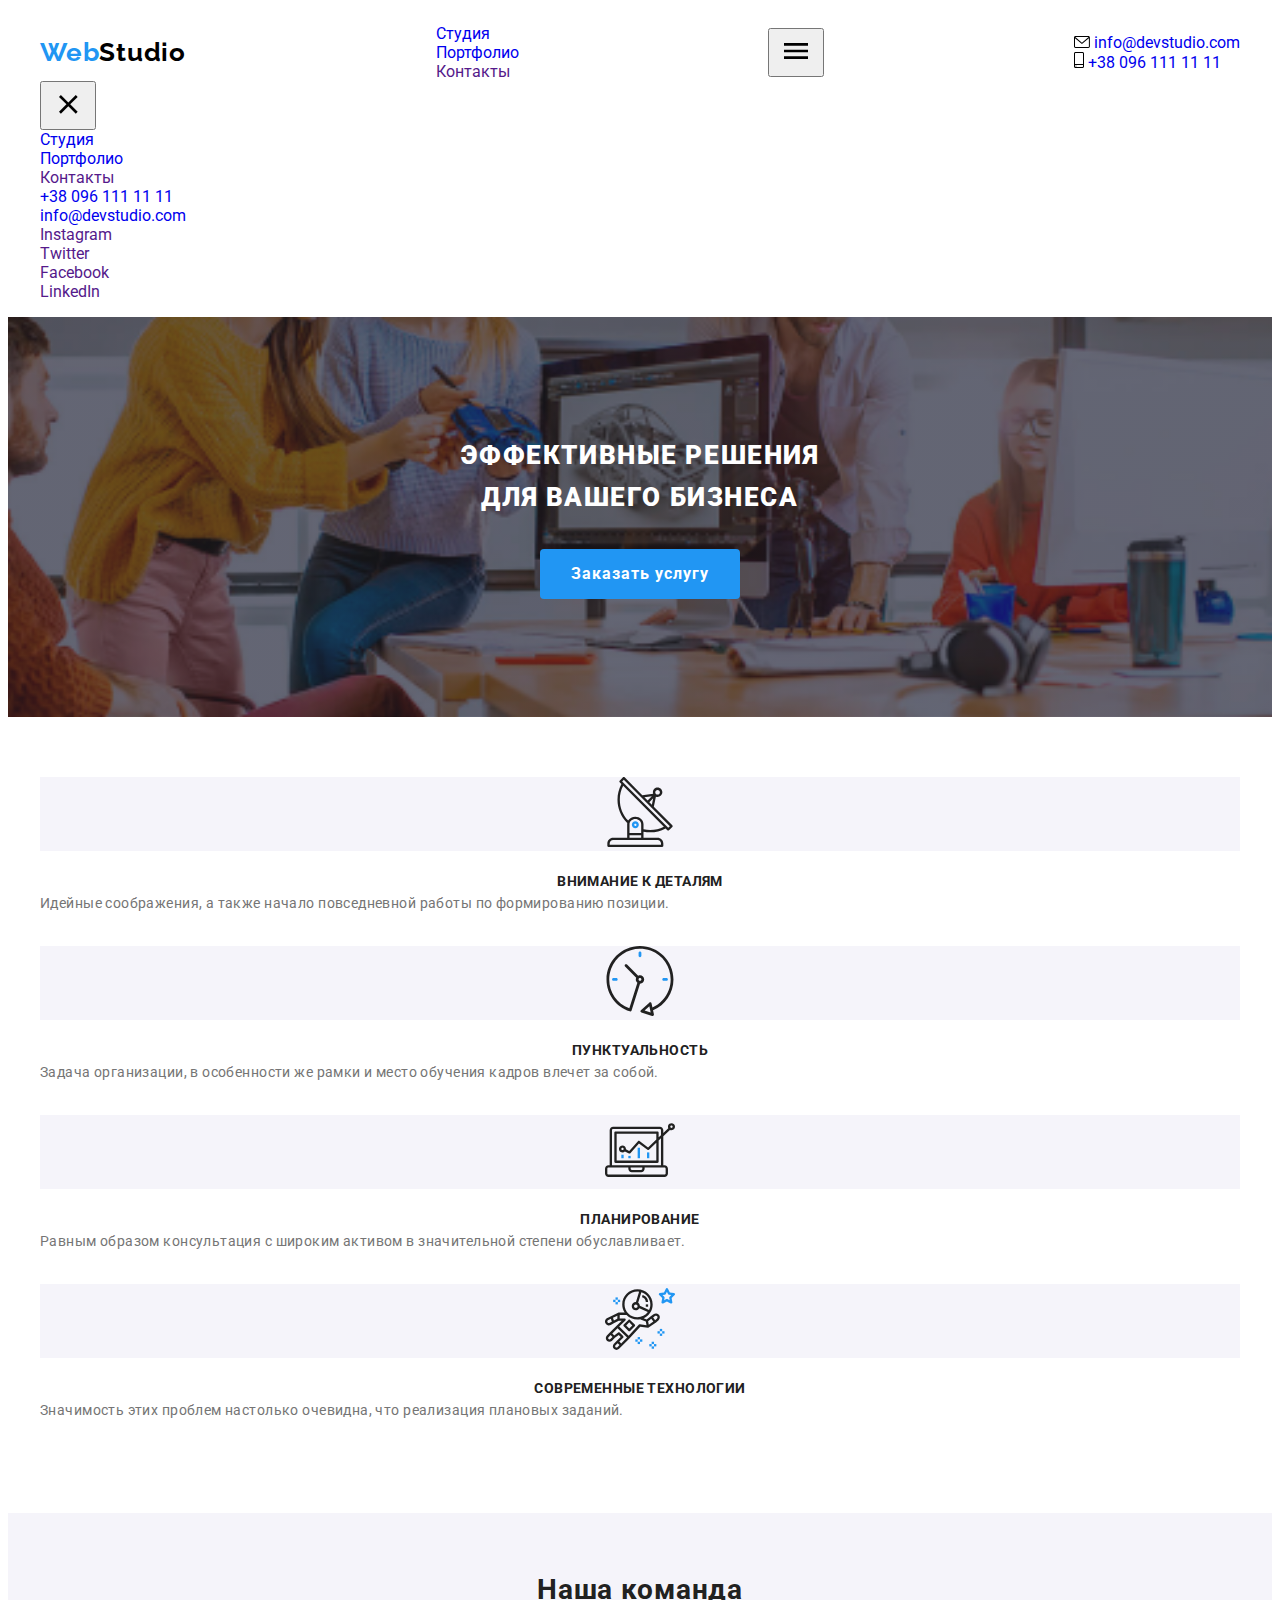
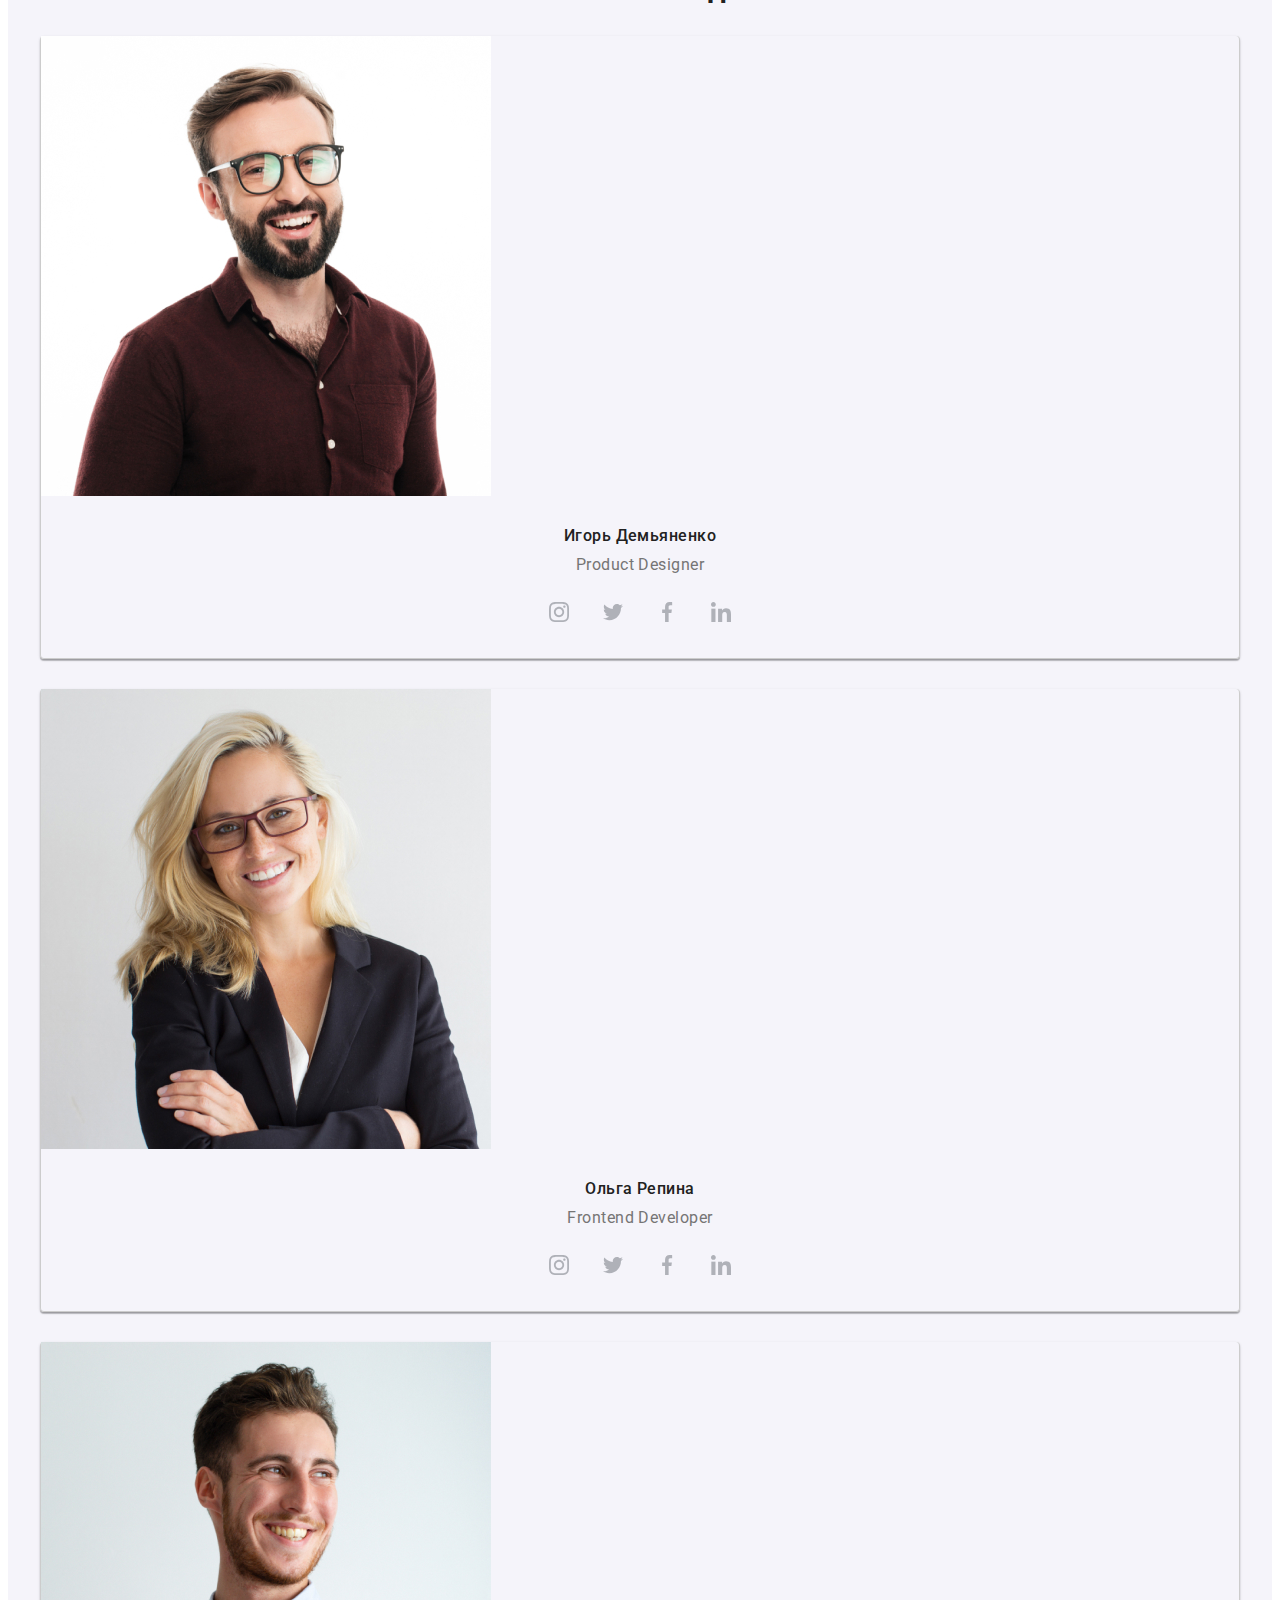
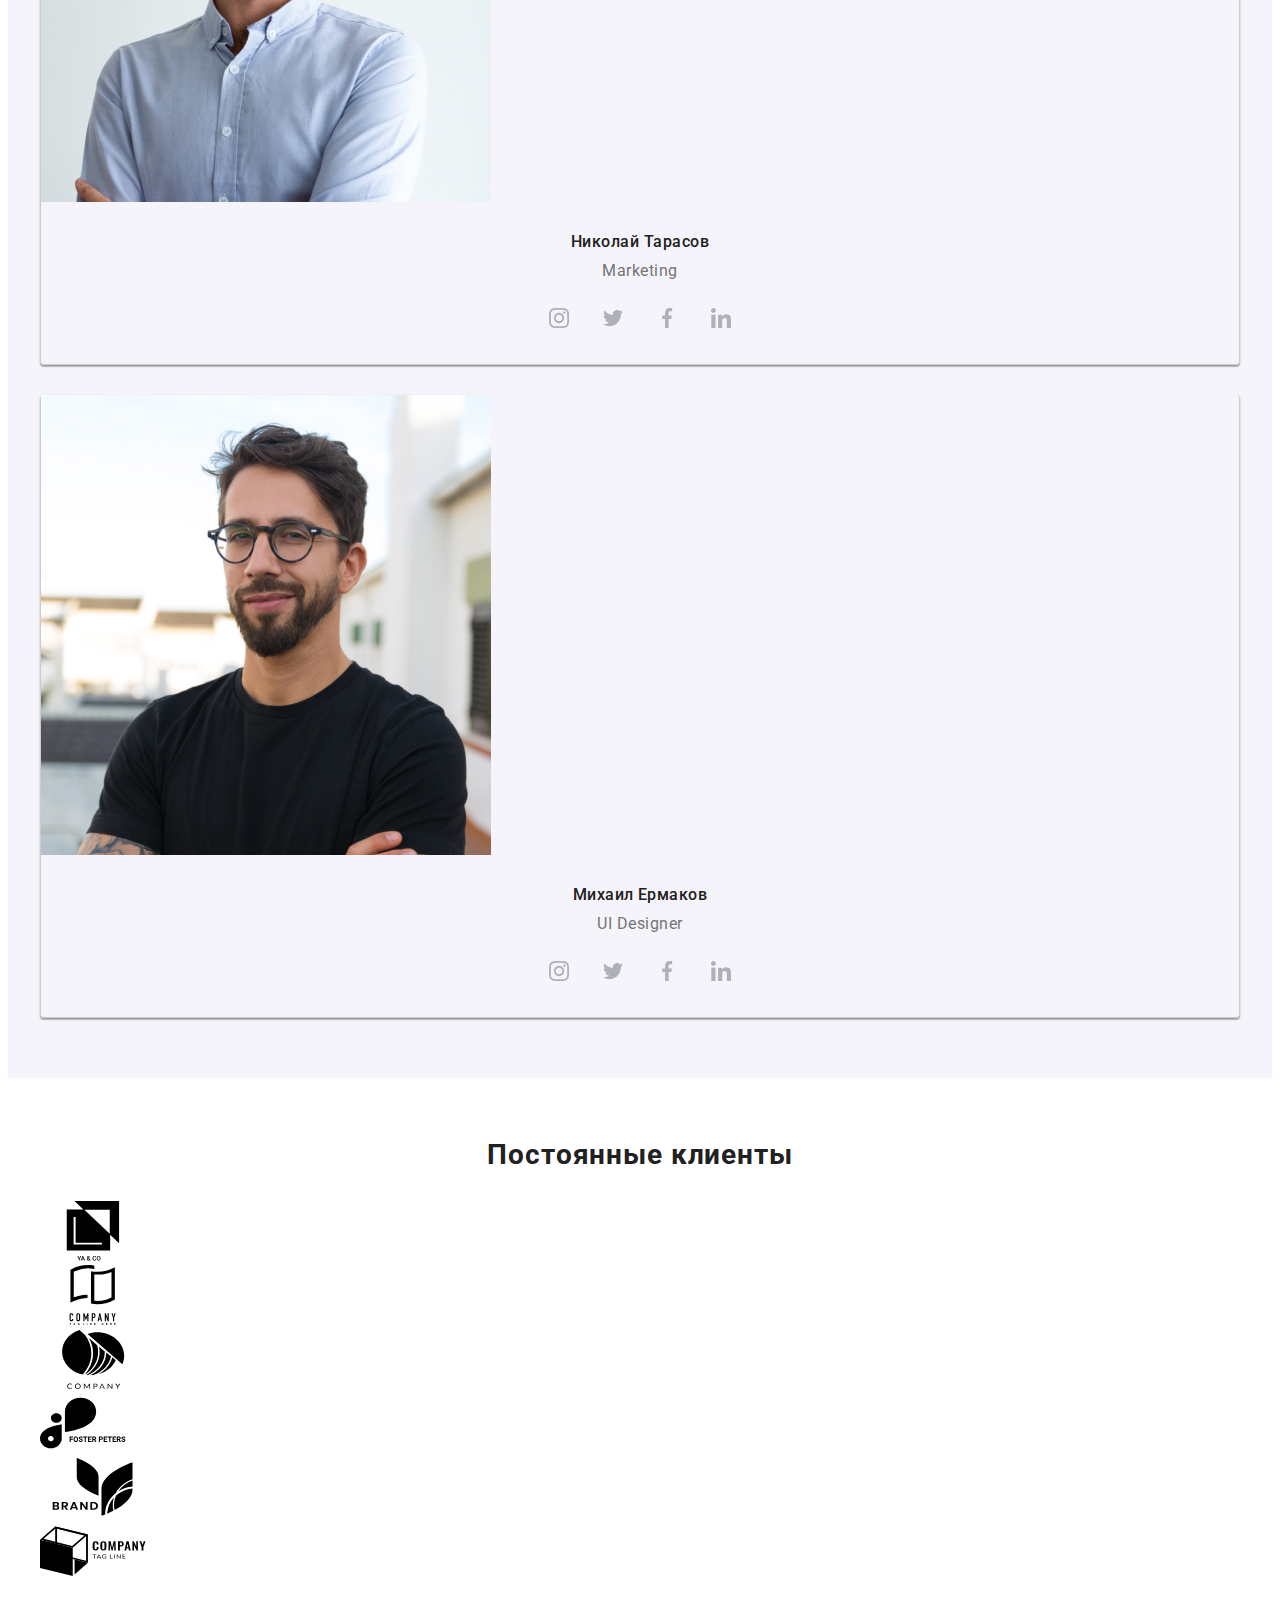
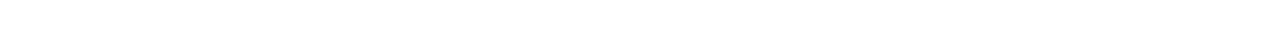
==== commit 74255d83: "закончил секцию team" ====
--- a/index.html
+++ b/index.html
@@ -134,7 +134,7 @@
     </header>
     <main>
       <!-- HERO -->
-      <!-- <section class="hero">
+      <section class="hero">
         <div class="container main-title-hero">
           <h1 class="main-title">
             Эффективные решения <br />
@@ -144,9 +144,9 @@
             Заказать услугу
           </button>
         </div>
-      </section> -->
+      </section>
       <!-- BENEFITS -->
-      <!-- <section class="section benefits">
+      <section class="section benefits">
         <div class="container">
           <h2 class="visually-hidden">Преимущества нашей компании</h2>
           <ul class="studio-cards-parent-indent list">
@@ -200,9 +200,9 @@
             </li>
           </ul>
         </div>
-      </section> -->
+      </section>
       <!-- SKILLS -->
-      <!-- <section class="section skills">
+      <section class="section skills">
         <div class="container">
           <h2 class="secondary-title">Чем мы занимаемся</h2>
           <ul class="list studio-cards-parent-indent">
@@ -241,19 +241,26 @@
             </li>
           </ul>
         </div>
-      </section> -->
+      </section>
       <!-- TEAM -->
-      <!-- <section class="team-section section">
+      <section class="team-section section">
         <div class="container">
           <h2 class="secondary-title">Наша команда</h2>
           <ul class="list studio-cards-parent-indent">
             <li class="studio-spacing-between-cards team-section__card">
-              <img
-                src="./img/worker-1.jpg"
-                alt="Игорь Демьяненко"
-                width="270"
-                height="260"
-              />
+              <picture>
+                <source
+                  srcset="
+                    ./img/team/mobile-worker-1.jpg    1x,
+                    ./img/team/mobile-worker-1@2x.jpg 2x
+                  "
+                  media="(min-width: 320px)"
+                />
+                <img
+                  src="./img/team/mobile-worker-1.jpg"
+                  alt="Игорь Демьяненко"
+                />
+              </picture>
               <div class="team-section__cards-name">
                 <h3 class="team-section__title">Игорь Демьяненко</h3>
                 <p class="team-section__position">Product Designer</p>
@@ -290,12 +297,16 @@
               </div>
             </li>
             <li class="studio-spacing-between-cards team-section__card">
-              <img
-                src="./img/worker-2.jpg"
-                alt="Ольга Репина"
-                width="270"
-                height="260"
-              />
+              <picture>
+                <source
+                  srcset="
+                    ./img/team/mobile-worker-2.jpg    1x,
+                    ./img/team/mobile-worker-2@2x.jpg 2x
+                  "
+                  media="(min-width: 320px)"
+                />
+                <img src="./img/team/mobile-worker-2.jpg" alt="Ольга Репина" />
+              </picture>
               <div class="team-section__cards-name">
                 <h3 class="team-section__title">Ольга Репина</h3>
                 <p class="team-section__position">Frontend Developer</p>
@@ -332,12 +343,19 @@
               </div>
             </li>
             <li class="studio-spacing-between-cards team-section__card">
-              <img
-                src="./img/worker-3.jpg"
-                alt="Николай Тарасов"
-                width="270"
-                height="260"
-              />
+              <picture>
+                <source
+                  srcset="
+                    ./img/team/mobile-worker-3.jpg    1x,
+                    ./img/team/mobile-worker-3@2x.jpg 2x
+                  "
+                  media="(min-width: 320px)"
+                />
+                <img
+                  src="./img/team/mobile-worker-3.jpg"
+                  alt="Николай Тарасов"
+                />
+              </picture>
               <div class="team-section__cards-name">
                 <h3 class="team-section__title">Николай Тарасов</h3>
                 <p class="team-section__position">Marketing</p>
@@ -374,12 +392,19 @@
               </div>
             </li>
             <li class="studio-spacing-between-cards team-section__card">
-              <img
-                src="./img/worker-4.jpg"
-                alt="Михаил Ермаков"
-                width="270"
-                height="260"
-              />
+              <picture>
+                <source
+                  srcset="
+                    ./img/team/mobile-worker-4.jpg    1x,
+                    ./img/team/mobile-worker-4@2x.jpg 2x
+                  "
+                  media="(min-width: 320px)"
+                />
+                <img
+                  src="./img/team/mobile-worker-4.jpg"
+                  alt="Михаил Ермаков"
+                />
+              </picture>
               <div class="team-section__cards-name">
                 <h3 class="team-section__title">Михаил Ермаков</h3>
                 <p class="team-section__position">UI Designer</p>
@@ -417,9 +442,9 @@
             </li>
           </ul>
         </div>
-      </section> -->
+      </section>
       <!-- CLIENTS -->
-      <!-- <section class="section">
+      <section class="section">
         <div class="container">
           <h2 class="secondary-title">Постоянные клиенты</h2>
           <ul class="list clients studio-cards-parent-indent">
@@ -467,7 +492,7 @@
             </li>
           </ul>
         </div>
-      </section> -->
+      </section>
     </main>
     <!-- FOOTER -->
     <!-- <footer class="footer">
--- a/css/main.min.css
+++ b/css/main.min.css
@@ -1,2 +1,2 @@
-:root{--accent-color: #2196f3;--primary-text-color: #212121;--secondary-text-color: #757575;--hero-collor: #ffffff;--logo-footer-collor: #ffffff}.visually-hidden{position:absolute;width:1px;height:1px;margin:-1px;padding:0;overflow:hidden;border:0;clip:rect(0 0 0 0)}body{font-family:"Roboto", sans-serif;color:var(--primary-text-color)}h1,h2,h3,h4,h5,h6,p{margin-top:0;margin-bottom:0}ul{margin-top:0;margin-bottom:0;padding-left:0}img{display:block;max-width:100%;height:auto}.list{list-style:none}.link{text-decoration:none}.section{padding-bottom:94px;padding-top:94px}.container{padding-left:15px;padding-right:15px}@media screen and (min-width: 480px){.container{width:472px;margin-left:auto;margin-right:auto}}@media screen and (min-width: 768px){.container{width:768px}}@media screen and (min-width: 1200px){.container{width:1200px}}.mobile-menu-btn__icon{fill:#000000}.modal-btn{min-width:200px;min-height:50px;padding:8px 30px;font-family:inherit;font-weight:bold;font-size:16px;line-height:1.88;align-items:center;text-align:center;letter-spacing:0.06em;color:var(--hero-collor);background:var(--accent-color);cursor:pointer;border-radius:4px;border:none;transition:background-color 250ms cubic-bezier(0.4, 0, 0.2, 1),color 250ms cubic-bezier(0.4, 0, 0.2, 1)}.modal-btn:hover,.modal-btn:focus{background:#188ce8}.social-list{display:flex}.social-list__item:not(:last-child){margin-right:10px}.social-list__link{display:flex;align-items:center;justify-content:center;width:44px;height:44px;border-radius:50%;transition:background-color 250ms cubic-bezier(0.4, 0, 0.2, 1)}.social-list__link:hover,.social-list__link:focus{background-color:var(--accent-color)}.social-list__icon{fill:#afb1b8;transition:fill 250ms cubic-bezier(0.4, 0, 0.2, 1)}.social-list__link:hover .social-list__icon,.social-list__link:focus .social-list__icon{fill:#ffffff}.footer-social-list-link:hover .social-list__icon,.footer-social-list-link:focus .social-list__icon{fill:#ffffff}.main-title{font-weight:900;font-size:44px;line-height:1.36;text-align:center;letter-spacing:0.06em;text-transform:uppercase;color:var(--hero-collor);margin-bottom:30px}.main-title-hero{text-align:center}.benefits__description{font-size:14px;line-height:1.71;letter-spacing:0.03em;color:var(--secondary-text-color)}.secondary-title{font-weight:bold;font-size:36px;line-height:1.17;text-align:center;letter-spacing:0.03em;margin-bottom:50px}.logo{font-family:"Raleway", sans-serif;font-weight:bold;font-size:26px;line-height:1.19;letter-spacing:0.03em;color:#000000}.logo-blue{color:var(--accent-color)}.nav-list{display:none}.header{position:relative;padding-top:16px;padding-bottom:16px}.contact-header{display:none}.header-container{display:flex;justify-content:space-between;align-items:center}.mobile-menu.is-open{opacity:1;visibility:visible;pointer-events:auto}.mobile-menu{position:absolute;top:0;left:0;width:100vw;height:100vh;overflow:auto;background-color:#FFFFFF;opacity:0;visibility:hidden;pointer-events:none;transition:opacity 250ms cubic-bezier(0.4, 0, 0.2, 1),visibility 250ms cubic-bezier(0.4, 0, 0.2, 1)}.mobile-menu__container{position:relative;padding:48px 40px}.mobile-menu-btn{background-color:transparent;border:none;padding:0;line-height:0;cursor:pointer;top:10px;right:15px}.mobile-menu-btn__icon{transition:fill 250ms cubic-bezier(0.4, 0, 0.2, 1)}.mobile-menu-btn__icon:hover{fill:var(--accent-color)}.mobile-menu__close-btn{position:absolute;background-color:transparent;border:none;padding:0;line-height:0;cursor:pointer;top:10px;right:15px}.mobile-menu__close-icon{transition:fill 250ms cubic-bezier(0.4, 0, 0.2, 1)}.mobile-menu__close-icon:hover{fill:var(--accent-color)}.mobile-menu__link{position:relative;font-weight:500;font-size:40px;line-height:1.17;letter-spacing:0.02em;color:inherit;transition:color 250ms cubic-bezier(0.4, 0, 0.2, 1)}.mobile-menu__link:hover,.mobile-menu__link:focus{color:var(--accent-color)}.mobile-menu .mobile-menu__link.current{color:var(--accent-color)}.mobile-menu__item{padding-bottom:32px}.mobile-menu__item-contact{padding-bottom:302px}.mobile-menu__number-link{font-weight:500;font-size:34px;line-height:1.18;letter-spacing:0.02em;color:var(--accent-color)}.mobile-menu__item-mail{padding-bottom:64px}.mobile-menu__mail-link{font-weight:500;font-size:24px;line-height:1.17;letter-spacing:0.02em;color:#757575}.mobile-menu__social-list-link{font-weight:500;font-size:18px;line-height:1.22;letter-spacing:0.02em;color:var(--accent-color)}.mobile-menu__social-list{display:flex}.mobile-menu__social-list-item:not(:last-child){border-right:1px solid rgba(33,33,33,0.2);margin-right:10px;padding-right:10px}.hero{padding:200px 0;background-image:linear-gradient(rgba(47,48,58,0.4), rgba(47,48,58,0.4)),url(../img/hero/Img.jpg);background-color:#c4c4c4;background-size:cover;background-position:center;max-width:1600px;height:600px;width:100%;margin-left:auto;margin-right:auto}.benefits{padding-bottom:0px}.benefits__title{font-weight:bold;font-size:14px;line-height:1.14;letter-spacing:0.03em;text-transform:uppercase;margin-bottom:10px}.benefits__cards{flex-basis:calc((100%-4 * 30) / 4)}.benefits__icon{display:flex;align-items:center;justify-content:center;background-color:#f5f4fa;width:270px;height:120px;border-radius:4px;margin-bottom:30px}.studio-cards-parent-indent{display:flex;align-items:center;justify-content:center;margin-left:-30px;margin-top:-30px}.studio-spacing-between-cards{margin-left:30px;margin-top:30px}.skills__card{flex-basis:calc((100%-3 * 30) / 3)}.skills__overlay{position:relative}.skills__overlay-p{position:absolute;font-weight:bold;font-size:14px;line-height:1.14;letter-spacing:0.03em;text-transform:uppercase;color:#ffffff;background:rgba(47,48,58,0.8);padding-top:27px;padding-bottom:27px;width:100%;text-align:center;bottom:0px}.team-section{background:#f5f4fa}.team-section__card{flex-basis:calc((100%-4 * 30) / 4);border:1px solid #ccc;border-top:none;box-shadow:0px 1px 3px rgba(0,0,0,0.12),0px 1px 1px rgba(0,0,0,0.14),0px 2px 1px rgba(0,0,0,0.2);border-radius:4px}.team-section__title{margin-bottom:10px;font-weight:500;font-size:16px;line-height:1.19;text-align:center;letter-spacing:0.03em}.team-section__cards-name{text-align:center;padding:30px 32px;background-color:#ffffff;border-radius:0px 0px 4px 4px}.team-section__position{font-size:16px;line-height:1.19;text-align:center;letter-spacing:0.03em;color:var(--secondary-text-color);margin-bottom:16px}.spacing-between-cards{margin-left:8px;margin-top:8px}.clients{justify-content:space-between;display:flex}.clients-link{display:flex;align-items:center;justify-content:center;width:170px;height:92px;border:1px solid #ccc;border-radius:4px;transition:border 250ms cubic-bezier(0.4, 0, 0.2, 1)}.clients-link:hover,.clients-link:focus{border:1px solid var(--accent-color)}.clients-icon{fill:#afb1b8;transition:fill 250ms cubic-bezier(0.4, 0, 0.2, 1)}.clients-link:hover .clients-icon,.clients-link:focus .clients-icon{fill:var(--accent-color)}.logo-footer{font-family:"Raleway", sans-serif;font-weight:bold;font-size:26px;line-height:1.19;letter-spacing:0.03em;color:#ffffff;display:block;margin-bottom:20px}.footer{background:#2f303a;padding:60px 0}.link-footer{font-size:14px;line-height:1.71;letter-spacing:0.03em;color:#ffffff;margin-bottom:9px}.contact-footer{font-size:14px;line-height:1.71;letter-spacing:0.03em;color:rgba(255,255,255,0.6);margin-bottom:9px}.contact-footer-tel{margin-bottom:0}.footer-adress{display:flex}.element-style{font-style:normal;display:flex;flex-direction:column}.footer-adress-list{min-width:231px;margin-right:70px}.footer-list{min-width:206px;min-height:80px}.footer-post{font-weight:bold;font-size:14px;line-height:1.14;letter-spacing:0.03em;text-transform:uppercase;margin-bottom:20px;color:#ffffff}.footer-social-list-link{display:flex;align-items:center;justify-content:center;width:44px;height:44px;border-radius:50%;background-color:#ffffff10;transition:background-color 250ms cubic-bezier(0.4, 0, 0.2, 1)}.footer-social-list-link:hover,.footer-social-list-link:focus{background-color:var(--accent-color)}.footer-form{margin-left:93px;width:570px;height:86px}.footer-form__p{font-weight:bold;font-size:14px;line-height:1.14;letter-spacing:0.03em;text-transform:uppercase;color:#ffffff;margin-bottom:20px}.footer-form__input{border:1px solid rgba(255,255,255,0.3);border-radius:4px;width:100%;height:50px;background-color:transparent;padding-left:16px;color:#ffffff}.footer-form__input::placeholder{font-weight:400;font-size:16px;line-height:1.25;color:rgba(255,255,255,0.6)}.footer-form__btn{margin-left:12px;display:flex;padding:8px 26px;justify-content:space-between;align-items:center;transition:background-color 250ms cubic-bezier(0.4, 0, 0.2, 1);cursor:pointer}.footer-form__f{display:flex;align-items:center}.container-filter-btn .filter-btn.current-btn{background:#188ce8;color:#ffffff;filter:drop-shadow(0px 4px 4px rgba(0,0,0,0.25))}.filter-btn{padding:6px 22px;font-family:inherit;font-weight:500;font-size:16px;line-height:1.63;text-align:center;letter-spacing:0.03em;cursor:pointer;border-radius:4px;border:none;transition:background-color 250ms cubic-bezier(0.4, 0, 0.2, 1),color 250ms cubic-bezier(0.4, 0, 0.2, 1)}.filter-btn:hover,.filter-btn:focus{background:#188ce8;color:#ffffff;filter:drop-shadow(0px 4px 4px rgba(0,0,0,0.25))}.spacing-between-cards-portfolio{margin-left:30px;margin-top:30px}.portfolio-list{flex-wrap:wrap}.portfolio-cards-name{border:1px solid #eeeeee;border-top:none;padding:20px 24px}.cards-portfolio-link{display:block;transition:box-shadow 250ms cubic-bezier(0.4, 0, 0.2, 1)}.cards-portfolio-link:hover,.cards-portfolio-link:focus{box-shadow:0px 1px 1px rgba(0,0,0,0.12),0px 4px 4px rgba(0,0,0,0.06),1px 4px 6px rgba(0,0,0,0.16)}.overlay-cards{position:relative;overflow:hidden}.overlay-portfolio{position:absolute;font-size:18px;line-height:1.55;letter-spacing:0.03em;color:#ffffff;background:rgba(33,150,243,0.9);padding:63px 24px;top:0;left:0;width:100%;height:100%;overflow:auto;transform:translateY(100%);transition:transform 250ms cubic-bezier(0.4, 0, 0.2, 1),background-color 250ms cubic-bezier(0.4, 0, 0.2, 1)}.cards-portfolio-link:hover .overlay-portfolio,.cards-portfolio-link:focus .overlay-portfolio{transform:translateY(0%)}.list-item{width:370px;height:404px;left:215px;top:262px;background:#ffffff;box-sizing:border-box}.list-item-h{font-weight:bold;font-size:18px;line-height:2;letter-spacing:0.06em;color:var(--primary-text-color)}.list-item-p{font-size:16px;line-height:1.88;letter-spacing:0.03em;color:var(--secondary-text-color)}.parent-indent{display:flex;align-items:center;justify-content:center;margin-left:-8px;margin-top:-8px;margin-bottom:50px}.portfolio-cards-indent{display:flex;align-items:center;justify-content:center;margin-left:-30px;margin-top:-30px}.cards-portfolio{flex-basis:calc((100%-3 * 30) / 3)}.backdrop{position:fixed;top:0;left:0;width:100vw;height:100vh;background-color:rgba(0,0,0,0.2);transition:opacity;transition:opacity 250ms cubic-bezier(0.4, 0, 0.2, 1),visibility 250ms cubic-bezier(0.4, 0, 0.2, 1)}.backdrop.is-hidden{opacity:0;visibility:hidden;pointer-events:none}.modal{position:absolute;top:50%;left:50%;transform:translate(-50%, -50%);width:528px;height:581px;background-color:#ffffff;border-radius:4px;padding:40px}.modal-close-icon{transition:fill 250ms cubic-bezier(0.4, 0, 0.2, 1)}.modal-close-icon:hover{fill:var(--accent-color)}.modal-close-btn{position:absolute;top:8px;right:8px;width:30px;height:30px;border-radius:50%;border:1px solid rgba(0,0,0,0.1);background-color:transparent;padding:0;display:flex;justify-content:center;align-items:center;cursor:pointer}.modal-title{font-weight:bold;font-size:20px;line-height:1.15;text-align:center;letter-spacing:0.03em;color:#212121;margin-bottom:12px}.modal-form-name{display:block;font-weight:400;font-size:12px;line-height:1.17;letter-spacing:0.01em;color:#757575;margin-bottom:10px}.modal-form-input{width:100%;height:40px;padding-left:42px;border:1px solid rgba(33,33,33,0.2);border-radius:4px;transition:border-color 250ms cubic-bezier(0.4, 0, 0.2, 1)}.modal-form-input:focus{outline:none;border-color:var(--accent-color)}.modal-form-input:focus+.modal-form-icon{fill:var(--accent-color)}.modal-form-input-wrapper{position:relative;display:block;margin-top:4px}.modal-form-icon{position:absolute;top:50%;left:12px;transform:translateY(-50%);transition:fill 250ms cubic-bezier(0.4, 0, 0.2, 1)}.modal-form-messange{width:100%;height:120px;margin-top:4px;padding:12px 16px;transition:border-color 250ms cubic-bezier(0.4, 0, 0.2, 1);resize:none;border:1px solid rgba(33,33,33,0.2);border-radius:4px}.modal-form-messange:focus{outline:none;border-color:var(--accent-color)}.modal-form-messange::placeholder{font-weight:400;font-size:12px;line-height:14px;letter-spacing:0.01em;color:rgba(117,117,117,0.5)}.modal-form-checkbox-label{display:flex;align-items:center;font-weight:400;font-size:14px;line-height:1.7;letter-spacing:0.03em;color:#757575;padding-left:14px}.modal-form-checkbox-label::before{display:inline-block;width:16px;height:15px;border:2px solid #212121;cursor:pointer;content:"";margin-right:10px;border-radius:2px}.modal-form-checkbox:focus+.modal-form-checkbox-label::before{border:1px solid --accent-color}.modal-form-checkbox:checked+.modal-form-checkbox-label::before{background-image:url(../img/checkbox.svg);background-color:var(--accent-color);background-repeat:no-repeat;border:none;background-position:50% 50%}.modal-form-submit-btn{display:block;margin:30px auto 0px}.modal-form-checkbox-link{color:var(--accent-color)}
+:root{--accent-color: #2196f3;--primary-text-color: #212121;--secondary-text-color: #757575;--hero-collor: #ffffff;--logo-footer-collor: #ffffff}.visually-hidden{position:absolute;width:1px;height:1px;margin:-1px;padding:0;overflow:hidden;border:0;clip:rect(0 0 0 0)}body{font-family:"Roboto", sans-serif;color:var(--primary-text-color)}h1,h2,h3,h4,h5,h6,p{margin-top:0;margin-bottom:0}ul{margin-top:0;margin-bottom:0;padding-left:0}img{display:block;max-width:100%;height:auto}.list{list-style:none}.link{text-decoration:none}.section{padding-bottom:60px;padding-top:60px}.container{padding-left:15px;padding-right:15px}@media screen and (min-width: 480px){.container{width:472px;margin-left:auto;margin-right:auto}}@media screen and (min-width: 768px){.container{width:768px}}@media screen and (min-width: 1200px){.container{width:1200px}}.mobile-menu-btn__icon{fill:#000000}.modal-btn{min-width:200px;min-height:50px;padding:8px 30px;font-family:inherit;font-weight:bold;font-size:16px;line-height:1.88;align-items:center;text-align:center;letter-spacing:0.06em;color:var(--hero-collor);background:var(--accent-color);cursor:pointer;border-radius:4px;border:none;transition:background-color 250ms cubic-bezier(0.4, 0, 0.2, 1),color 250ms cubic-bezier(0.4, 0, 0.2, 1)}.modal-btn:hover,.modal-btn:focus{background:#188ce8}.social-list{display:flex;align-items:center;justify-content:center;padding-bottom:24px}.social-list__item:not(:last-child){margin-right:10px}.social-list__icon{fill:#afb1b8}.social-list__link{display:flex;align-items:center;justify-content:center;width:44px;height:44px}.main-title{font-weight:900;font-size:26px;line-height:1.61;text-align:center;letter-spacing:0.06em;text-transform:uppercase;color:#FFFFFF;margin-bottom:30px}.main-title-hero{width:100%;padding:0;text-align:center}.benefits__description{font-size:14px;line-height:1.71;letter-spacing:0.03em;color:var(--secondary-text-color)}.secondary-title{font-weight:700;font-size:28px;line-height:1.18;text-align:center;letter-spacing:0.03em;margin-bottom:30px}.logo{font-family:"Raleway", sans-serif;font-weight:bold;font-size:26px;line-height:1.19;letter-spacing:0.03em;color:#000000}.logo-blue{color:var(--accent-color)}.header{position:relative;padding-top:16px;padding-bottom:16px}.header-container{display:flex;justify-content:space-between;align-items:center}@media screen and (max-width: 767px){.nav-list{display:none}.contact-header{display:none}.mobile-menu.is-open{opacity:1;visibility:visible;pointer-events:auto}.mobile-menu{position:absolute;top:0;left:0;width:100vw;height:100vh;overflow:auto;background-color:#FFFFFF;opacity:0;visibility:hidden;pointer-events:none;transition:opacity 250ms cubic-bezier(0.4, 0, 0.2, 1),visibility 250ms cubic-bezier(0.4, 0, 0.2, 1)}.mobile-menu__container{position:relative;padding:48px 40px}.mobile-menu-btn{background-color:transparent;border:none;padding:0;line-height:0;cursor:pointer;top:10px;right:15px}.mobile-menu-btn__icon{transition:fill 250ms cubic-bezier(0.4, 0, 0.2, 1)}.mobile-menu-btn__icon:hover{fill:var(--accent-color)}.mobile-menu__close-btn{position:absolute;background-color:transparent;border:none;padding:0;line-height:0;cursor:pointer;top:10px;right:15px}.mobile-menu__close-icon{transition:fill 250ms cubic-bezier(0.4, 0, 0.2, 1)}.mobile-menu__close-icon:hover{fill:var(--accent-color)}.mobile-menu__link{position:relative;font-weight:500;font-size:40px;line-height:1.17;letter-spacing:0.02em;color:inherit;transition:color 250ms cubic-bezier(0.4, 0, 0.2, 1)}.mobile-menu__link:hover,.mobile-menu__link:focus{color:var(--accent-color)}.mobile-menu .mobile-menu__link.current{color:var(--accent-color)}.mobile-menu__item{padding-bottom:32px}.mobile-menu__item-contact{padding-bottom:302px}.mobile-menu__number-link{font-weight:500;font-size:34px;line-height:1.18;letter-spacing:0.02em;color:var(--accent-color)}.mobile-menu__item-mail{padding-bottom:64px}.mobile-menu__mail-link{font-weight:500;font-size:24px;line-height:1.17;letter-spacing:0.02em;color:#757575}.mobile-menu__social-list-link{font-weight:500;font-size:18px;line-height:1.22;letter-spacing:0.02em;color:var(--accent-color)}.mobile-menu__social-list{display:flex}.mobile-menu__social-list-item:not(:last-child){border-right:1px solid rgba(33,33,33,0.2);margin-right:10px;padding-right:10px}}.hero{padding:118px 60px;background-image:linear-gradient(rgba(47,48,58,0.4), rgba(47,48,58,0.4)),url(../img/hero/mobile-hero-img.png);background-color:#c4c4c4;background-size:cover;background-position:center;margin-left:auto;margin-right:auto}@media (min-device-pixel-ratio: 2), (min-resolution: 192dpi), (min-resolution: 2dppx){.hero{background-image:url(../img/hero/mobile-hero-img@2x.png)}}.benefits{padding-bottom:60px}.benefits__icon{text-align:center;background-color:#f5f4fa;margin-bottom:30px}.benefits__title{text-align:center;margin-bottom:10px;font-weight:700;font-size:14px;line-height:1.14px;letter-spacing:0.03em;text-transform:uppercase}.benefits__cards{padding-bottom:30px}.skills{display:none}.team-section{background:#f5f4fa}.team-section__title{font-weight:500;font-size:16px;line-height:1.19;text-align:center;letter-spacing:0.03em;margin-bottom:10px;margin-top:30px}.team-section__position{font-weight:400;font-size:16px;line-height:1.19;text-align:center;letter-spacing:0.03em;color:var(--secondary-text-color);margin-bottom:16px}.team-section__card{border:1px solid #ccc;border-top:none;box-shadow:0px 1px 3px rgba(0,0,0,0.12),0px 1px 1px rgba(0,0,0,0.14),0px 2px 1px rgba(0,0,0,0.2);border-radius:4px}.team-section__card:not(:last-child){margin-bottom:30px}.spacing-between-cards{margin-left:8px;margin-top:8px}.logo-footer{font-family:"Raleway", sans-serif;font-weight:bold;font-size:26px;line-height:1.19;letter-spacing:0.03em;color:#ffffff;display:block;margin-bottom:20px}.footer{background:#2f303a;padding:60px 0}.link-footer{font-size:14px;line-height:1.71;letter-spacing:0.03em;color:#ffffff;margin-bottom:9px}.contact-footer{font-size:14px;line-height:1.71;letter-spacing:0.03em;color:rgba(255,255,255,0.6);margin-bottom:9px}.contact-footer-tel{margin-bottom:0}.footer-adress{display:flex}.element-style{font-style:normal;display:flex;flex-direction:column}.footer-adress-list{min-width:231px;margin-right:70px}.footer-list{min-width:206px;min-height:80px}.footer-post{font-weight:bold;font-size:14px;line-height:1.14;letter-spacing:0.03em;text-transform:uppercase;margin-bottom:20px;color:#ffffff}.footer-social-list-link{display:flex;align-items:center;justify-content:center;width:44px;height:44px;border-radius:50%;background-color:#ffffff10;transition:background-color 250ms cubic-bezier(0.4, 0, 0.2, 1)}.footer-social-list-link:hover,.footer-social-list-link:focus{background-color:var(--accent-color)}.footer-form{margin-left:93px;width:570px;height:86px}.footer-form__p{font-weight:bold;font-size:14px;line-height:1.14;letter-spacing:0.03em;text-transform:uppercase;color:#ffffff;margin-bottom:20px}.footer-form__input{border:1px solid rgba(255,255,255,0.3);border-radius:4px;width:100%;height:50px;background-color:transparent;padding-left:16px;color:#ffffff}.footer-form__input::placeholder{font-weight:400;font-size:16px;line-height:1.25;color:rgba(255,255,255,0.6)}.footer-form__btn{margin-left:12px;display:flex;padding:8px 26px;justify-content:space-between;align-items:center;transition:background-color 250ms cubic-bezier(0.4, 0, 0.2, 1);cursor:pointer}.footer-form__f{display:flex;align-items:center}.container-filter-btn .filter-btn.current-btn{background:#188ce8;color:#ffffff;filter:drop-shadow(0px 4px 4px rgba(0,0,0,0.25))}.filter-btn{padding:6px 22px;font-family:inherit;font-weight:500;font-size:16px;line-height:1.63;text-align:center;letter-spacing:0.03em;cursor:pointer;border-radius:4px;border:none;transition:background-color 250ms cubic-bezier(0.4, 0, 0.2, 1),color 250ms cubic-bezier(0.4, 0, 0.2, 1)}.filter-btn:hover,.filter-btn:focus{background:#188ce8;color:#ffffff;filter:drop-shadow(0px 4px 4px rgba(0,0,0,0.25))}.spacing-between-cards-portfolio{margin-left:30px;margin-top:30px}.portfolio-list{flex-wrap:wrap}.portfolio-cards-name{border:1px solid #eeeeee;border-top:none;padding:20px 24px}.cards-portfolio-link{display:block;transition:box-shadow 250ms cubic-bezier(0.4, 0, 0.2, 1)}.cards-portfolio-link:hover,.cards-portfolio-link:focus{box-shadow:0px 1px 1px rgba(0,0,0,0.12),0px 4px 4px rgba(0,0,0,0.06),1px 4px 6px rgba(0,0,0,0.16)}.overlay-cards{position:relative;overflow:hidden}.overlay-portfolio{position:absolute;font-size:18px;line-height:1.55;letter-spacing:0.03em;color:#ffffff;background:rgba(33,150,243,0.9);padding:63px 24px;top:0;left:0;width:100%;height:100%;overflow:auto;transform:translateY(100%);transition:transform 250ms cubic-bezier(0.4, 0, 0.2, 1),background-color 250ms cubic-bezier(0.4, 0, 0.2, 1)}.cards-portfolio-link:hover .overlay-portfolio,.cards-portfolio-link:focus .overlay-portfolio{transform:translateY(0%)}.list-item{width:370px;height:404px;left:215px;top:262px;background:#ffffff;box-sizing:border-box}.list-item-h{font-weight:bold;font-size:18px;line-height:2;letter-spacing:0.06em;color:var(--primary-text-color)}.list-item-p{font-size:16px;line-height:1.88;letter-spacing:0.03em;color:var(--secondary-text-color)}.parent-indent{display:flex;align-items:center;justify-content:center;margin-left:-8px;margin-top:-8px;margin-bottom:50px}.portfolio-cards-indent{display:flex;align-items:center;justify-content:center;margin-left:-30px;margin-top:-30px}.cards-portfolio{flex-basis:calc((100%-3 * 30) / 3)}.backdrop{position:fixed;top:0;left:0;width:100vw;height:100vh;background-color:rgba(0,0,0,0.2);transition:opacity;transition:opacity 250ms cubic-bezier(0.4, 0, 0.2, 1),visibility 250ms cubic-bezier(0.4, 0, 0.2, 1)}.backdrop.is-hidden{opacity:0;visibility:hidden;pointer-events:none}.modal{position:absolute;top:50%;left:50%;transform:translate(-50%, -50%);width:528px;height:581px;background-color:#ffffff;border-radius:4px;padding:40px}.modal-close-icon{transition:fill 250ms cubic-bezier(0.4, 0, 0.2, 1)}.modal-close-icon:hover{fill:var(--accent-color)}.modal-close-btn{position:absolute;top:8px;right:8px;width:30px;height:30px;border-radius:50%;border:1px solid rgba(0,0,0,0.1);background-color:transparent;padding:0;display:flex;justify-content:center;align-items:center;cursor:pointer}.modal-title{font-weight:bold;font-size:20px;line-height:1.15;text-align:center;letter-spacing:0.03em;color:#212121;margin-bottom:12px}.modal-form-name{display:block;font-weight:400;font-size:12px;line-height:1.17;letter-spacing:0.01em;color:#757575;margin-bottom:10px}.modal-form-input{width:100%;height:40px;padding-left:42px;border:1px solid rgba(33,33,33,0.2);border-radius:4px;transition:border-color 250ms cubic-bezier(0.4, 0, 0.2, 1)}.modal-form-input:focus{outline:none;border-color:var(--accent-color)}.modal-form-input:focus+.modal-form-icon{fill:var(--accent-color)}.modal-form-input-wrapper{position:relative;display:block;margin-top:4px}.modal-form-icon{position:absolute;top:50%;left:12px;transform:translateY(-50%);transition:fill 250ms cubic-bezier(0.4, 0, 0.2, 1)}.modal-form-messange{width:100%;height:120px;margin-top:4px;padding:12px 16px;transition:border-color 250ms cubic-bezier(0.4, 0, 0.2, 1);resize:none;border:1px solid rgba(33,33,33,0.2);border-radius:4px}.modal-form-messange:focus{outline:none;border-color:var(--accent-color)}.modal-form-messange::placeholder{font-weight:400;font-size:12px;line-height:14px;letter-spacing:0.01em;color:rgba(117,117,117,0.5)}.modal-form-checkbox-label{display:flex;align-items:center;font-weight:400;font-size:14px;line-height:1.7;letter-spacing:0.03em;color:#757575;padding-left:14px}.modal-form-checkbox-label::before{display:inline-block;width:16px;height:15px;border:2px solid #212121;cursor:pointer;content:"";margin-right:10px;border-radius:2px}.modal-form-checkbox:focus+.modal-form-checkbox-label::before{border:1px solid --accent-color}.modal-form-checkbox:checked+.modal-form-checkbox-label::before{background-image:url(../img/checkbox.svg);background-color:var(--accent-color);background-repeat:no-repeat;border:none;background-position:50% 50%}.modal-form-submit-btn{display:block;margin:30px auto 0px}.modal-form-checkbox-link{color:var(--accent-color)}
 /*# sourceMappingURL=main.min.css.map */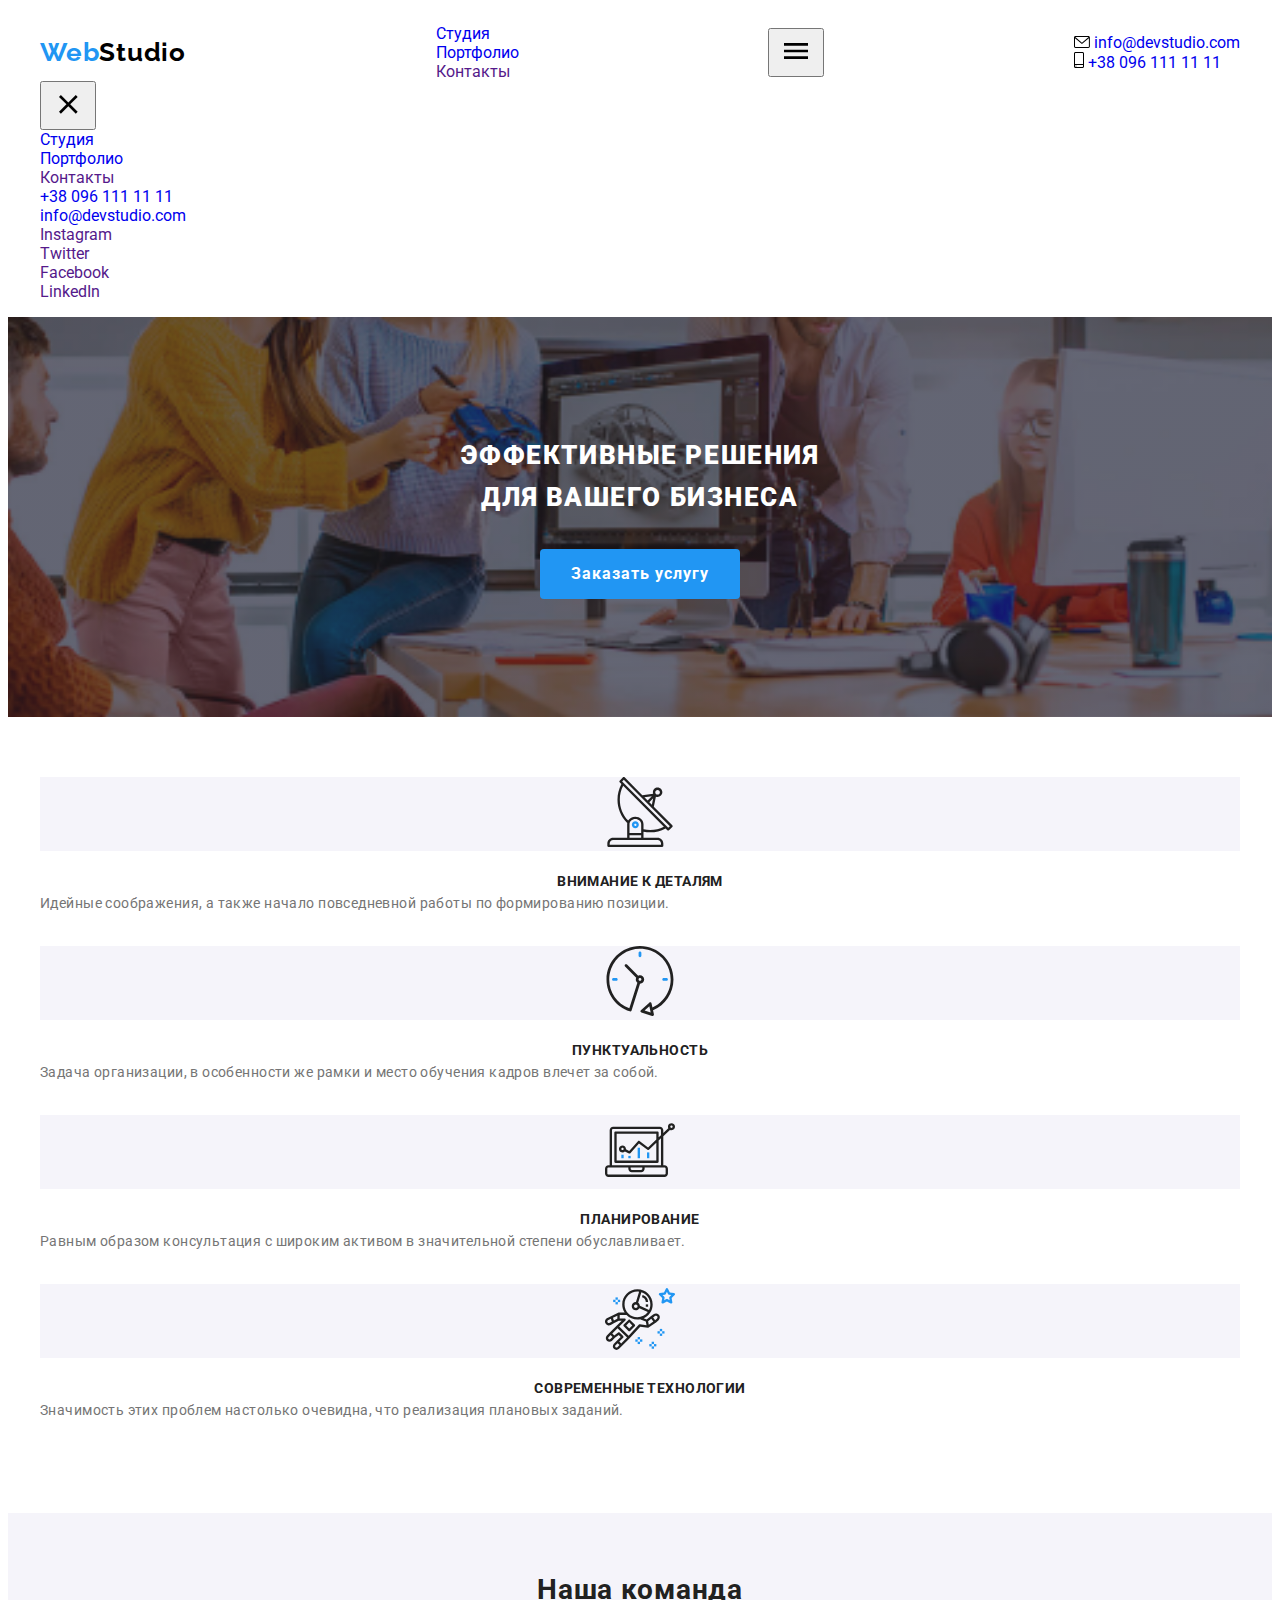
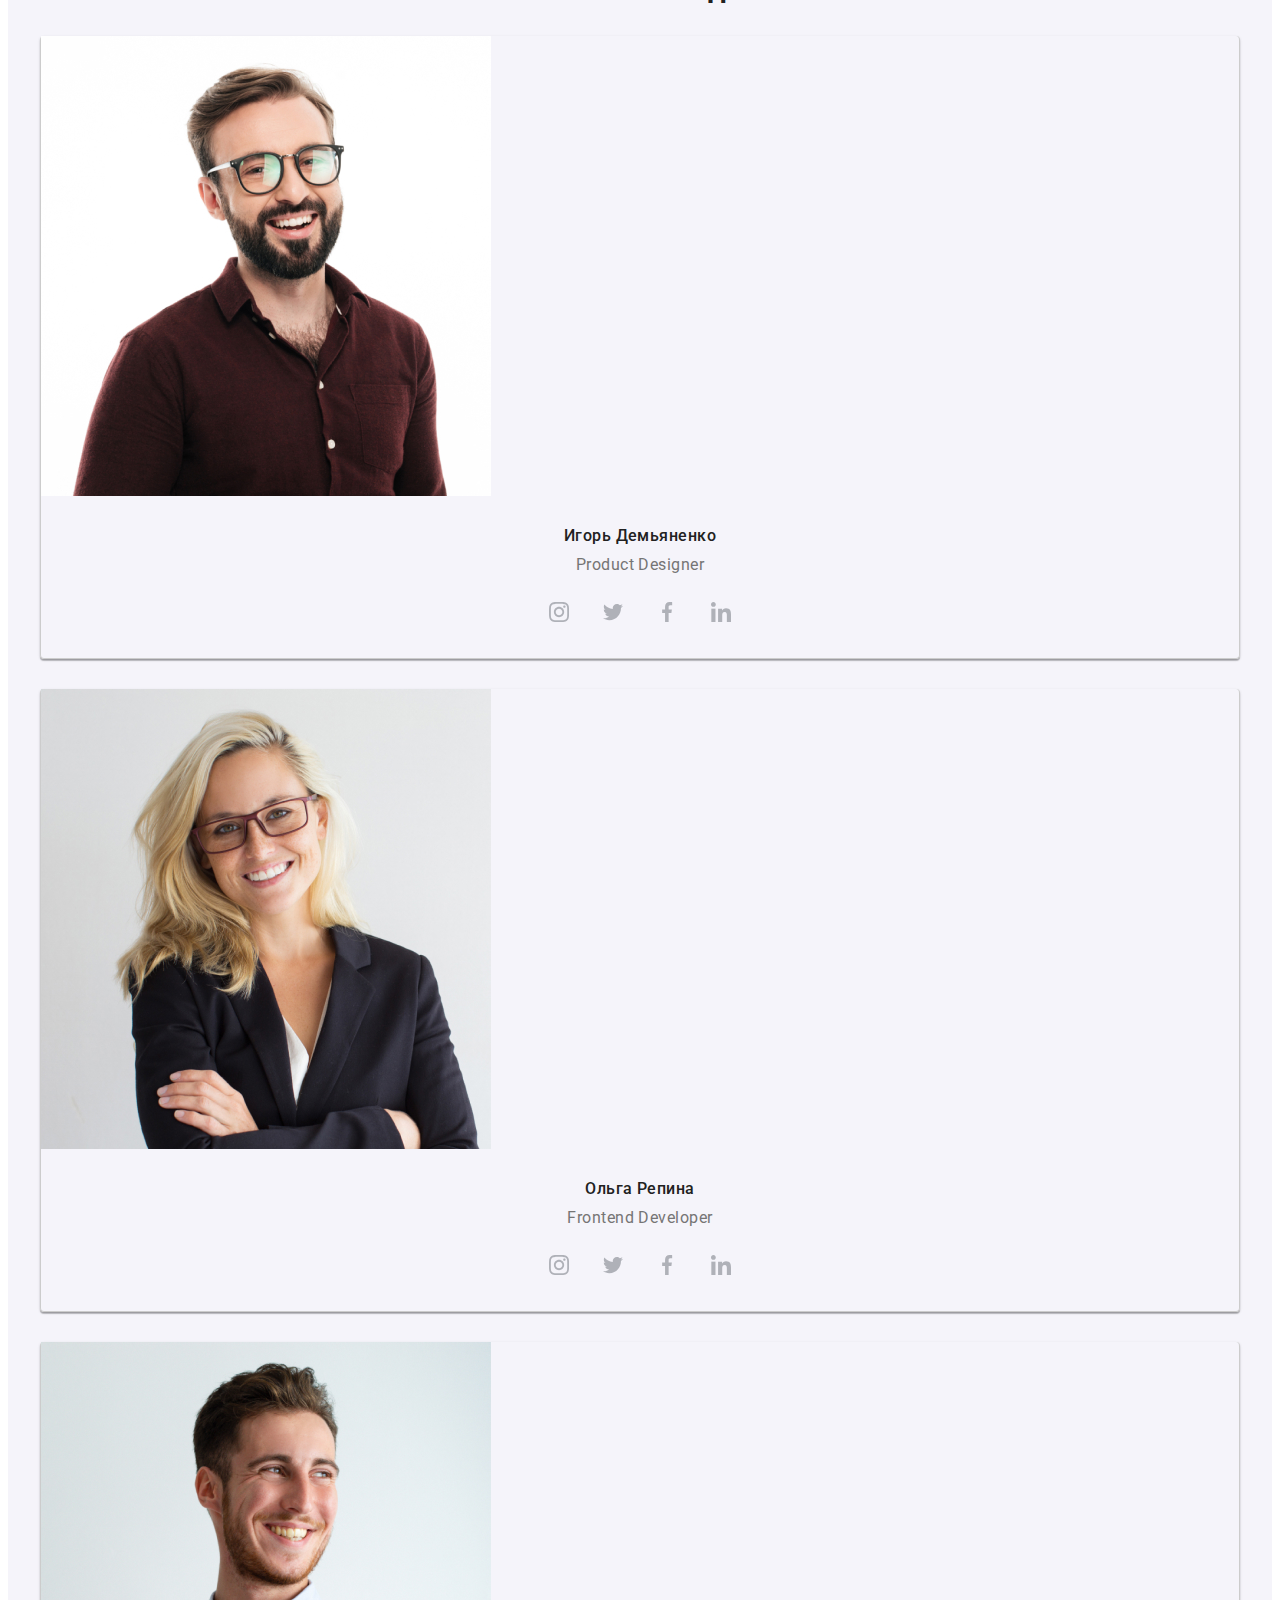
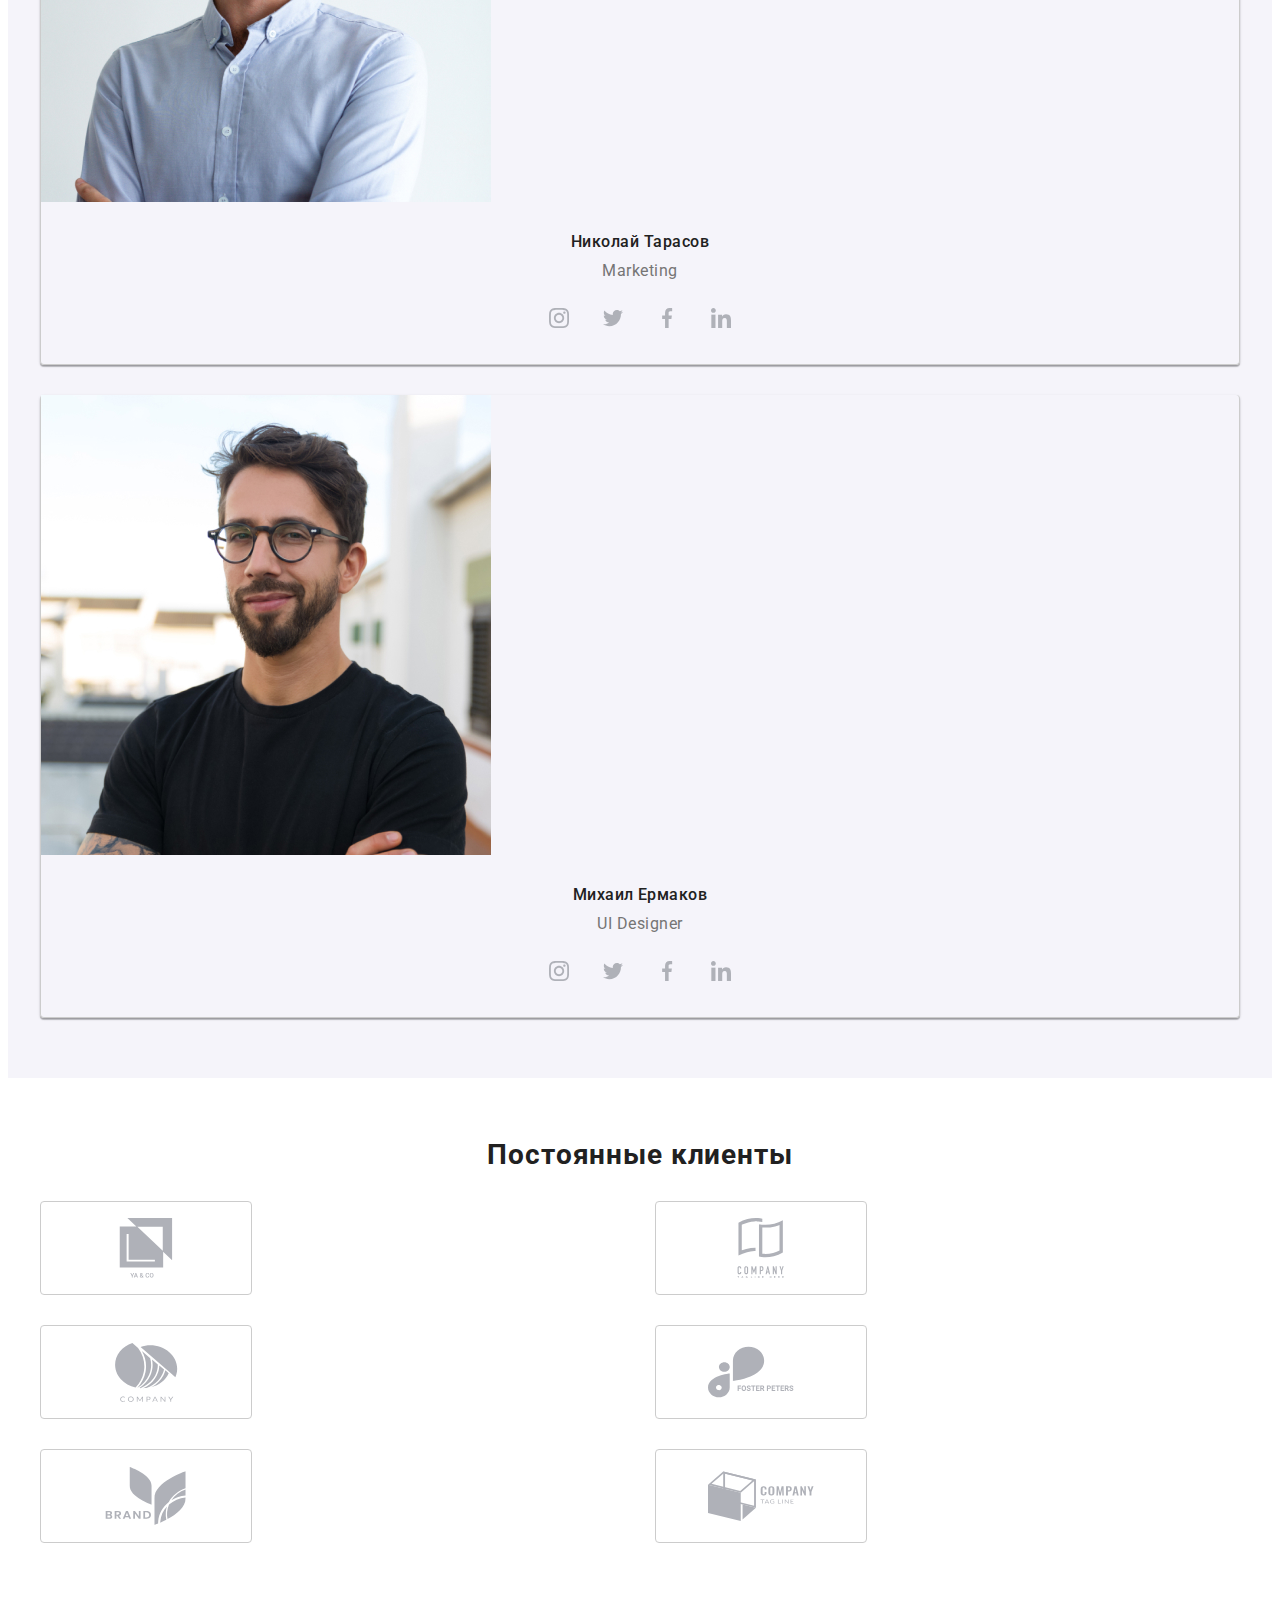
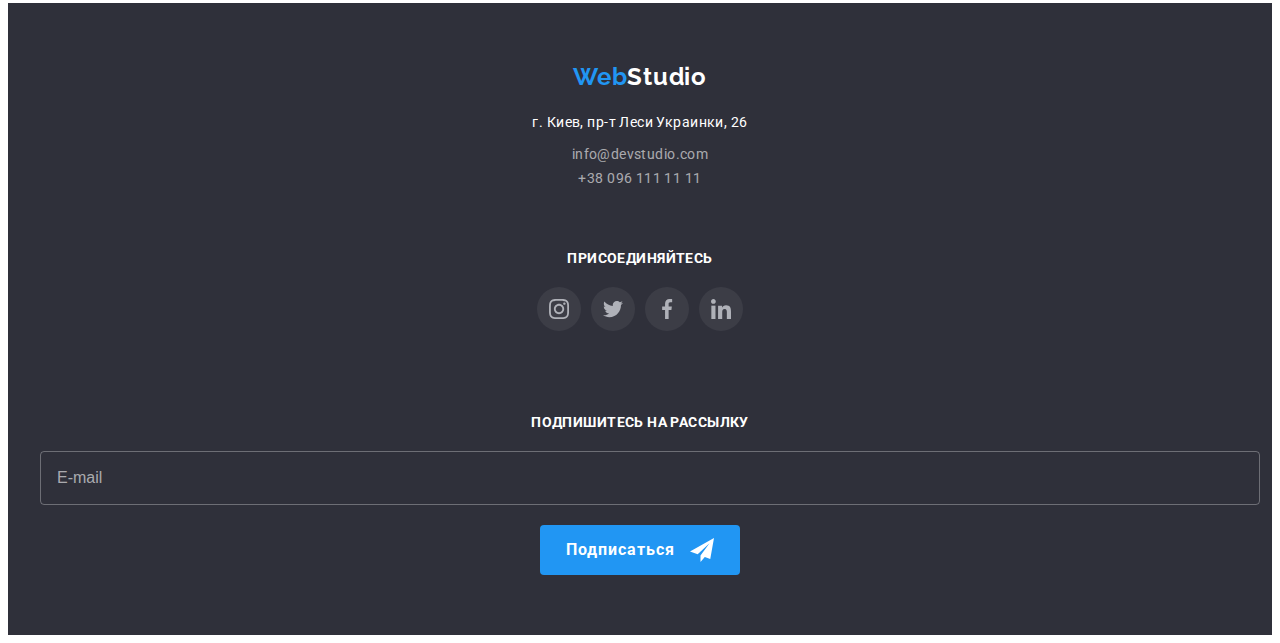
==== commit 14d64fe5: "Моб.сделал все на странице студии кроме модального окна" ====
--- a/index.html
+++ b/index.html
@@ -495,7 +495,7 @@
       </section>
     </main>
     <!-- FOOTER -->
-    <!-- <footer class="footer">
+    <footer class="footer">
       <div class="container footer-adress">
         <div class="footer-adress-list">
           <a class="logo-footer link" href="">
@@ -570,7 +570,7 @@
           </form>
         </div>
       </div>
-    </footer> -->
+    </footer>
     <div class="backdrop is-hidden" data-modal>
       <div class="modal">
         <button type="button" class="modal-close-btn" data-modal-close>
--- a/css/main.min.css
+++ b/css/main.min.css
@@ -1,2 +1,2 @@
-:root{--accent-color: #2196f3;--primary-text-color: #212121;--secondary-text-color: #757575;--hero-collor: #ffffff;--logo-footer-collor: #ffffff}.visually-hidden{position:absolute;width:1px;height:1px;margin:-1px;padding:0;overflow:hidden;border:0;clip:rect(0 0 0 0)}body{font-family:"Roboto", sans-serif;color:var(--primary-text-color)}h1,h2,h3,h4,h5,h6,p{margin-top:0;margin-bottom:0}ul{margin-top:0;margin-bottom:0;padding-left:0}img{display:block;max-width:100%;height:auto}.list{list-style:none}.link{text-decoration:none}.section{padding-bottom:60px;padding-top:60px}.container{padding-left:15px;padding-right:15px}@media screen and (min-width: 480px){.container{width:472px;margin-left:auto;margin-right:auto}}@media screen and (min-width: 768px){.container{width:768px}}@media screen and (min-width: 1200px){.container{width:1200px}}.mobile-menu-btn__icon{fill:#000000}.modal-btn{min-width:200px;min-height:50px;padding:8px 30px;font-family:inherit;font-weight:bold;font-size:16px;line-height:1.88;align-items:center;text-align:center;letter-spacing:0.06em;color:var(--hero-collor);background:var(--accent-color);cursor:pointer;border-radius:4px;border:none;transition:background-color 250ms cubic-bezier(0.4, 0, 0.2, 1),color 250ms cubic-bezier(0.4, 0, 0.2, 1)}.modal-btn:hover,.modal-btn:focus{background:#188ce8}.social-list{display:flex;align-items:center;justify-content:center;padding-bottom:24px}.social-list__item:not(:last-child){margin-right:10px}.social-list__icon{fill:#afb1b8}.social-list__link{display:flex;align-items:center;justify-content:center;width:44px;height:44px}.main-title{font-weight:900;font-size:26px;line-height:1.61;text-align:center;letter-spacing:0.06em;text-transform:uppercase;color:#FFFFFF;margin-bottom:30px}.main-title-hero{width:100%;padding:0;text-align:center}.benefits__description{font-size:14px;line-height:1.71;letter-spacing:0.03em;color:var(--secondary-text-color)}.secondary-title{font-weight:700;font-size:28px;line-height:1.18;text-align:center;letter-spacing:0.03em;margin-bottom:30px}.logo{font-family:"Raleway", sans-serif;font-weight:bold;font-size:26px;line-height:1.19;letter-spacing:0.03em;color:#000000}.logo-blue{color:var(--accent-color)}.header{position:relative;padding-top:16px;padding-bottom:16px}.header-container{display:flex;justify-content:space-between;align-items:center}@media screen and (max-width: 767px){.nav-list{display:none}.contact-header{display:none}.mobile-menu.is-open{opacity:1;visibility:visible;pointer-events:auto}.mobile-menu{position:absolute;top:0;left:0;width:100vw;height:100vh;overflow:auto;background-color:#FFFFFF;opacity:0;visibility:hidden;pointer-events:none;transition:opacity 250ms cubic-bezier(0.4, 0, 0.2, 1),visibility 250ms cubic-bezier(0.4, 0, 0.2, 1)}.mobile-menu__container{position:relative;padding:48px 40px}.mobile-menu-btn{background-color:transparent;border:none;padding:0;line-height:0;cursor:pointer;top:10px;right:15px}.mobile-menu-btn__icon{transition:fill 250ms cubic-bezier(0.4, 0, 0.2, 1)}.mobile-menu-btn__icon:hover{fill:var(--accent-color)}.mobile-menu__close-btn{position:absolute;background-color:transparent;border:none;padding:0;line-height:0;cursor:pointer;top:10px;right:15px}.mobile-menu__close-icon{transition:fill 250ms cubic-bezier(0.4, 0, 0.2, 1)}.mobile-menu__close-icon:hover{fill:var(--accent-color)}.mobile-menu__link{position:relative;font-weight:500;font-size:40px;line-height:1.17;letter-spacing:0.02em;color:inherit;transition:color 250ms cubic-bezier(0.4, 0, 0.2, 1)}.mobile-menu__link:hover,.mobile-menu__link:focus{color:var(--accent-color)}.mobile-menu .mobile-menu__link.current{color:var(--accent-color)}.mobile-menu__item{padding-bottom:32px}.mobile-menu__item-contact{padding-bottom:302px}.mobile-menu__number-link{font-weight:500;font-size:34px;line-height:1.18;letter-spacing:0.02em;color:var(--accent-color)}.mobile-menu__item-mail{padding-bottom:64px}.mobile-menu__mail-link{font-weight:500;font-size:24px;line-height:1.17;letter-spacing:0.02em;color:#757575}.mobile-menu__social-list-link{font-weight:500;font-size:18px;line-height:1.22;letter-spacing:0.02em;color:var(--accent-color)}.mobile-menu__social-list{display:flex}.mobile-menu__social-list-item:not(:last-child){border-right:1px solid rgba(33,33,33,0.2);margin-right:10px;padding-right:10px}}.hero{padding:118px 60px;background-image:linear-gradient(rgba(47,48,58,0.4), rgba(47,48,58,0.4)),url(../img/hero/mobile-hero-img.png);background-color:#c4c4c4;background-size:cover;background-position:center;margin-left:auto;margin-right:auto}@media (min-device-pixel-ratio: 2), (min-resolution: 192dpi), (min-resolution: 2dppx){.hero{background-image:url(../img/hero/mobile-hero-img@2x.png)}}.benefits{padding-bottom:60px}.benefits__icon{text-align:center;background-color:#f5f4fa;margin-bottom:30px}.benefits__title{text-align:center;margin-bottom:10px;font-weight:700;font-size:14px;line-height:1.14px;letter-spacing:0.03em;text-transform:uppercase}.benefits__cards{padding-bottom:30px}.skills{display:none}.team-section{background:#f5f4fa}.team-section__title{font-weight:500;font-size:16px;line-height:1.19;text-align:center;letter-spacing:0.03em;margin-bottom:10px;margin-top:30px}.team-section__position{font-weight:400;font-size:16px;line-height:1.19;text-align:center;letter-spacing:0.03em;color:var(--secondary-text-color);margin-bottom:16px}.team-section__card{border:1px solid #ccc;border-top:none;box-shadow:0px 1px 3px rgba(0,0,0,0.12),0px 1px 1px rgba(0,0,0,0.14),0px 2px 1px rgba(0,0,0,0.2);border-radius:4px}.team-section__card:not(:last-child){margin-bottom:30px}.spacing-between-cards{margin-left:8px;margin-top:8px}.logo-footer{font-family:"Raleway", sans-serif;font-weight:bold;font-size:26px;line-height:1.19;letter-spacing:0.03em;color:#ffffff;display:block;margin-bottom:20px}.footer{background:#2f303a;padding:60px 0}.link-footer{font-size:14px;line-height:1.71;letter-spacing:0.03em;color:#ffffff;margin-bottom:9px}.contact-footer{font-size:14px;line-height:1.71;letter-spacing:0.03em;color:rgba(255,255,255,0.6);margin-bottom:9px}.contact-footer-tel{margin-bottom:0}.footer-adress{display:flex}.element-style{font-style:normal;display:flex;flex-direction:column}.footer-adress-list{min-width:231px;margin-right:70px}.footer-list{min-width:206px;min-height:80px}.footer-post{font-weight:bold;font-size:14px;line-height:1.14;letter-spacing:0.03em;text-transform:uppercase;margin-bottom:20px;color:#ffffff}.footer-social-list-link{display:flex;align-items:center;justify-content:center;width:44px;height:44px;border-radius:50%;background-color:#ffffff10;transition:background-color 250ms cubic-bezier(0.4, 0, 0.2, 1)}.footer-social-list-link:hover,.footer-social-list-link:focus{background-color:var(--accent-color)}.footer-form{margin-left:93px;width:570px;height:86px}.footer-form__p{font-weight:bold;font-size:14px;line-height:1.14;letter-spacing:0.03em;text-transform:uppercase;color:#ffffff;margin-bottom:20px}.footer-form__input{border:1px solid rgba(255,255,255,0.3);border-radius:4px;width:100%;height:50px;background-color:transparent;padding-left:16px;color:#ffffff}.footer-form__input::placeholder{font-weight:400;font-size:16px;line-height:1.25;color:rgba(255,255,255,0.6)}.footer-form__btn{margin-left:12px;display:flex;padding:8px 26px;justify-content:space-between;align-items:center;transition:background-color 250ms cubic-bezier(0.4, 0, 0.2, 1);cursor:pointer}.footer-form__f{display:flex;align-items:center}.container-filter-btn .filter-btn.current-btn{background:#188ce8;color:#ffffff;filter:drop-shadow(0px 4px 4px rgba(0,0,0,0.25))}.filter-btn{padding:6px 22px;font-family:inherit;font-weight:500;font-size:16px;line-height:1.63;text-align:center;letter-spacing:0.03em;cursor:pointer;border-radius:4px;border:none;transition:background-color 250ms cubic-bezier(0.4, 0, 0.2, 1),color 250ms cubic-bezier(0.4, 0, 0.2, 1)}.filter-btn:hover,.filter-btn:focus{background:#188ce8;color:#ffffff;filter:drop-shadow(0px 4px 4px rgba(0,0,0,0.25))}.spacing-between-cards-portfolio{margin-left:30px;margin-top:30px}.portfolio-list{flex-wrap:wrap}.portfolio-cards-name{border:1px solid #eeeeee;border-top:none;padding:20px 24px}.cards-portfolio-link{display:block;transition:box-shadow 250ms cubic-bezier(0.4, 0, 0.2, 1)}.cards-portfolio-link:hover,.cards-portfolio-link:focus{box-shadow:0px 1px 1px rgba(0,0,0,0.12),0px 4px 4px rgba(0,0,0,0.06),1px 4px 6px rgba(0,0,0,0.16)}.overlay-cards{position:relative;overflow:hidden}.overlay-portfolio{position:absolute;font-size:18px;line-height:1.55;letter-spacing:0.03em;color:#ffffff;background:rgba(33,150,243,0.9);padding:63px 24px;top:0;left:0;width:100%;height:100%;overflow:auto;transform:translateY(100%);transition:transform 250ms cubic-bezier(0.4, 0, 0.2, 1),background-color 250ms cubic-bezier(0.4, 0, 0.2, 1)}.cards-portfolio-link:hover .overlay-portfolio,.cards-portfolio-link:focus .overlay-portfolio{transform:translateY(0%)}.list-item{width:370px;height:404px;left:215px;top:262px;background:#ffffff;box-sizing:border-box}.list-item-h{font-weight:bold;font-size:18px;line-height:2;letter-spacing:0.06em;color:var(--primary-text-color)}.list-item-p{font-size:16px;line-height:1.88;letter-spacing:0.03em;color:var(--secondary-text-color)}.parent-indent{display:flex;align-items:center;justify-content:center;margin-left:-8px;margin-top:-8px;margin-bottom:50px}.portfolio-cards-indent{display:flex;align-items:center;justify-content:center;margin-left:-30px;margin-top:-30px}.cards-portfolio{flex-basis:calc((100%-3 * 30) / 3)}.backdrop{position:fixed;top:0;left:0;width:100vw;height:100vh;background-color:rgba(0,0,0,0.2);transition:opacity;transition:opacity 250ms cubic-bezier(0.4, 0, 0.2, 1),visibility 250ms cubic-bezier(0.4, 0, 0.2, 1)}.backdrop.is-hidden{opacity:0;visibility:hidden;pointer-events:none}.modal{position:absolute;top:50%;left:50%;transform:translate(-50%, -50%);width:528px;height:581px;background-color:#ffffff;border-radius:4px;padding:40px}.modal-close-icon{transition:fill 250ms cubic-bezier(0.4, 0, 0.2, 1)}.modal-close-icon:hover{fill:var(--accent-color)}.modal-close-btn{position:absolute;top:8px;right:8px;width:30px;height:30px;border-radius:50%;border:1px solid rgba(0,0,0,0.1);background-color:transparent;padding:0;display:flex;justify-content:center;align-items:center;cursor:pointer}.modal-title{font-weight:bold;font-size:20px;line-height:1.15;text-align:center;letter-spacing:0.03em;color:#212121;margin-bottom:12px}.modal-form-name{display:block;font-weight:400;font-size:12px;line-height:1.17;letter-spacing:0.01em;color:#757575;margin-bottom:10px}.modal-form-input{width:100%;height:40px;padding-left:42px;border:1px solid rgba(33,33,33,0.2);border-radius:4px;transition:border-color 250ms cubic-bezier(0.4, 0, 0.2, 1)}.modal-form-input:focus{outline:none;border-color:var(--accent-color)}.modal-form-input:focus+.modal-form-icon{fill:var(--accent-color)}.modal-form-input-wrapper{position:relative;display:block;margin-top:4px}.modal-form-icon{position:absolute;top:50%;left:12px;transform:translateY(-50%);transition:fill 250ms cubic-bezier(0.4, 0, 0.2, 1)}.modal-form-messange{width:100%;height:120px;margin-top:4px;padding:12px 16px;transition:border-color 250ms cubic-bezier(0.4, 0, 0.2, 1);resize:none;border:1px solid rgba(33,33,33,0.2);border-radius:4px}.modal-form-messange:focus{outline:none;border-color:var(--accent-color)}.modal-form-messange::placeholder{font-weight:400;font-size:12px;line-height:14px;letter-spacing:0.01em;color:rgba(117,117,117,0.5)}.modal-form-checkbox-label{display:flex;align-items:center;font-weight:400;font-size:14px;line-height:1.7;letter-spacing:0.03em;color:#757575;padding-left:14px}.modal-form-checkbox-label::before{display:inline-block;width:16px;height:15px;border:2px solid #212121;cursor:pointer;content:"";margin-right:10px;border-radius:2px}.modal-form-checkbox:focus+.modal-form-checkbox-label::before{border:1px solid --accent-color}.modal-form-checkbox:checked+.modal-form-checkbox-label::before{background-image:url(../img/checkbox.svg);background-color:var(--accent-color);background-repeat:no-repeat;border:none;background-position:50% 50%}.modal-form-submit-btn{display:block;margin:30px auto 0px}.modal-form-checkbox-link{color:var(--accent-color)}
+:root{--accent-color: #2196f3;--primary-text-color: #212121;--secondary-text-color: #757575;--hero-collor: #ffffff;--logo-footer-collor: #ffffff}.visually-hidden{position:absolute;width:1px;height:1px;margin:-1px;padding:0;overflow:hidden;border:0;clip:rect(0 0 0 0)}body{font-family:"Roboto", sans-serif;color:var(--primary-text-color)}h1,h2,h3,h4,h5,h6,p{margin-top:0;margin-bottom:0}ul{margin-top:0;margin-bottom:0;padding-left:0}img{display:block;max-width:100%;height:auto}.list{list-style:none}.link{text-decoration:none}.section{padding-bottom:60px;padding-top:60px}.container{padding-left:15px;padding-right:15px}@media screen and (min-width: 480px){.container{width:480px;margin-left:auto;margin-right:auto}}@media screen and (min-width: 768px){.container{width:768px}}@media screen and (min-width: 1200px){.container{width:1200px}}.mobile-menu-btn__icon{fill:#000000}.modal-btn{min-width:200px;min-height:50px;padding:8px 30px;font-family:inherit;font-weight:bold;font-size:16px;line-height:1.88;align-items:center;text-align:center;letter-spacing:0.06em;color:var(--hero-collor);background:var(--accent-color);cursor:pointer;border-radius:4px;border:none;transition:background-color 250ms cubic-bezier(0.4, 0, 0.2, 1),color 250ms cubic-bezier(0.4, 0, 0.2, 1)}.modal-btn:hover,.modal-btn:focus{background:#188ce8}.social-list{display:flex;align-items:center;justify-content:center;padding-bottom:24px}.social-list__item:not(:last-child){margin-right:10px}.social-list__icon{fill:#afb1b8}.social-list__link{display:flex;align-items:center;justify-content:center;width:44px;height:44px}.main-title{font-weight:900;font-size:26px;line-height:1.61;text-align:center;letter-spacing:0.06em;text-transform:uppercase;color:#FFFFFF;margin-bottom:30px}.main-title-hero{width:100%;padding:0;text-align:center}.benefits__description{font-size:14px;line-height:1.71;letter-spacing:0.03em;color:var(--secondary-text-color)}.secondary-title{font-weight:700;font-size:28px;line-height:1.18;text-align:center;letter-spacing:0.03em;margin-bottom:30px}.logo{font-family:"Raleway", sans-serif;font-weight:bold;font-size:26px;line-height:1.19;letter-spacing:0.03em;color:#000000}.logo-blue{color:var(--accent-color)}.header{position:relative;padding-top:16px;padding-bottom:16px}.header-container{display:flex;justify-content:space-between;align-items:center}@media screen and (max-width: 767px){.nav-list{display:none}.contact-header{display:none}.mobile-menu.is-open{opacity:1;visibility:visible;pointer-events:auto}.mobile-menu{position:absolute;top:0;left:0;width:100vw;height:100vh;overflow:auto;background-color:#FFFFFF;opacity:0;visibility:hidden;pointer-events:none;transition:opacity 250ms cubic-bezier(0.4, 0, 0.2, 1),visibility 250ms cubic-bezier(0.4, 0, 0.2, 1)}.mobile-menu__container{position:relative;padding:48px 40px}.mobile-menu-btn{background-color:transparent;border:none;padding:0;line-height:0;cursor:pointer;top:10px;right:15px}.mobile-menu-btn__icon{transition:fill 250ms cubic-bezier(0.4, 0, 0.2, 1)}.mobile-menu-btn__icon:hover{fill:var(--accent-color)}.mobile-menu__close-btn{position:absolute;background-color:transparent;border:none;padding:0;line-height:0;cursor:pointer;top:10px;right:15px}.mobile-menu__close-icon{transition:fill 250ms cubic-bezier(0.4, 0, 0.2, 1)}.mobile-menu__close-icon:hover{fill:var(--accent-color)}.mobile-menu__link{position:relative;font-weight:500;font-size:40px;line-height:1.17;letter-spacing:0.02em;color:inherit;transition:color 250ms cubic-bezier(0.4, 0, 0.2, 1)}.mobile-menu__link:hover,.mobile-menu__link:focus{color:var(--accent-color)}.mobile-menu .mobile-menu__link.current{color:var(--accent-color)}.mobile-menu__item{padding-bottom:32px}.mobile-menu__item-contact{padding-bottom:302px}.mobile-menu__number-link{font-weight:500;font-size:34px;line-height:1.18;letter-spacing:0.02em;color:var(--accent-color)}.mobile-menu__item-mail{padding-bottom:64px}.mobile-menu__mail-link{font-weight:500;font-size:24px;line-height:1.17;letter-spacing:0.02em;color:#757575}.mobile-menu__social-list-link{font-weight:500;font-size:18px;line-height:1.22;letter-spacing:0.02em;color:var(--accent-color)}.mobile-menu__social-list{display:flex}.mobile-menu__social-list-item:not(:last-child){border-right:1px solid rgba(33,33,33,0.2);margin-right:10px;padding-right:10px}}.hero{padding:118px 60px;background-image:linear-gradient(rgba(47,48,58,0.4), rgba(47,48,58,0.4)),url(../img/hero/mobile-hero-img.png);background-color:#c4c4c4;background-size:cover;background-position:center;margin-left:auto;margin-right:auto}@media (min-device-pixel-ratio: 2), (min-resolution: 192dpi), (min-resolution: 2dppx){.hero{background-image:url(../img/hero/mobile-hero-img@2x.png)}}.benefits{padding-bottom:60px}.benefits__icon{text-align:center;background-color:#f5f4fa;margin-bottom:30px}.benefits__title{text-align:center;margin-bottom:10px;font-weight:700;font-size:14px;line-height:1.14px;letter-spacing:0.03em;text-transform:uppercase}.benefits__cards{padding-bottom:30px}.skills{display:none}.team-section{background:#f5f4fa}.team-section__title{font-weight:500;font-size:16px;line-height:1.19;text-align:center;letter-spacing:0.03em;margin-bottom:10px;margin-top:30px}.team-section__position{font-weight:400;font-size:16px;line-height:1.19;text-align:center;letter-spacing:0.03em;color:var(--secondary-text-color);margin-bottom:16px}.team-section__card{border:1px solid #ccc;border-top:none;box-shadow:0px 1px 3px rgba(0,0,0,0.12),0px 1px 1px rgba(0,0,0,0.14),0px 2px 1px rgba(0,0,0,0.2);border-radius:4px}.team-section__card:not(:last-child){margin-bottom:30px}.spacing-between-cards{margin-left:8px;margin-top:8px}.clients{display:flex;flex-wrap:wrap;margin-left:-30px;margin-top:-30px}.clients-item{flex-basis:calc((100% - 60px) / 2);margin-left:30px;margin-top:30px}.clients-link{display:flex;align-items:center;justify-content:center;width:210px;height:92px;border:1px solid #ccc;border-radius:4px;transition:border 250ms cubic-bezier(0.4, 0, 0.2, 1)}.clients-link:hover,.clients-link:focus{border:1px solid var(--accent-color)}.clients-icon{fill:#afb1b8;transition:fill 250ms cubic-bezier(0.4, 0, 0.2, 1)}.clients-link:hover .clients-icon,.clients-link:focus .clients-icon{fill:var(--accent-color)}.logo-footer{font-family:"Raleway", sans-serif;font-weight:bold;font-size:24px;line-height:1.17;letter-spacing:0.03em;color:#ffffff;display:block;margin-bottom:20px;text-align:center}.footer{background:#2f303a;padding:60px 0}.element-style{font-style:normal;display:flex;flex-direction:column;justify-content:center;align-items:center;margin-bottom:60px;font-size:14px;line-height:1.71;letter-spacing:0.03em}.link-footer{color:#ffffff;margin-bottom:8px}.contact-footer{color:rgba(255,255,255,0.6)}.footer-post{font-weight:bold;font-size:14px;line-height:1.14;letter-spacing:0.03em;text-transform:uppercase;margin-bottom:20px;color:#ffffff;text-align:center}.footer-social-list-link{display:flex;align-items:center;justify-content:center;width:44px;height:44px;border-radius:50%;background-color:#ffffff10;transition:background-color 250ms cubic-bezier(0.4, 0, 0.2, 1)}.footer-social-list-link:hover,.footer-social-list-link:focus{background-color:var(--accent-color)}.footer-list{margin-bottom:60px}.footer-form__p{font-weight:bold;font-size:14px;line-height:1.14;letter-spacing:0.03em;text-transform:uppercase;color:#ffffff;margin-bottom:20px;text-align:center}.footer-form__input{border:1px solid rgba(255,255,255,0.3);border-radius:4px;width:100%;height:50px;background-color:transparent;padding-left:16px;color:#ffffff;margin-bottom:20px}.footer-form__input::placeholder{font-weight:400;font-size:16px;line-height:1.25;color:rgba(255,255,255,0.6)}.footer-form__btn{margin-left:12px;display:flex;padding:8px 26px;justify-content:space-between;align-items:center;transition:background-color 250ms cubic-bezier(0.4, 0, 0.2, 1);cursor:pointer;margin-left:auto;margin-right:auto}.container-filter-btn .filter-btn.current-btn{background:#188ce8;color:#ffffff;filter:drop-shadow(0px 4px 4px rgba(0,0,0,0.25))}.filter-btn{padding:6px 22px;font-family:inherit;font-weight:500;font-size:16px;line-height:1.63;text-align:center;letter-spacing:0.03em;cursor:pointer;border-radius:4px;border:none;transition:background-color 250ms cubic-bezier(0.4, 0, 0.2, 1),color 250ms cubic-bezier(0.4, 0, 0.2, 1)}.filter-btn:hover,.filter-btn:focus{background:#188ce8;color:#ffffff;filter:drop-shadow(0px 4px 4px rgba(0,0,0,0.25))}.spacing-between-cards-portfolio{margin-left:30px;margin-top:30px}.portfolio-list{flex-wrap:wrap}.portfolio-cards-name{border:1px solid #eeeeee;border-top:none;padding:20px 24px}.cards-portfolio-link{display:block;transition:box-shadow 250ms cubic-bezier(0.4, 0, 0.2, 1)}.cards-portfolio-link:hover,.cards-portfolio-link:focus{box-shadow:0px 1px 1px rgba(0,0,0,0.12),0px 4px 4px rgba(0,0,0,0.06),1px 4px 6px rgba(0,0,0,0.16)}.overlay-cards{position:relative;overflow:hidden}.overlay-portfolio{position:absolute;font-size:18px;line-height:1.55;letter-spacing:0.03em;color:#ffffff;background:rgba(33,150,243,0.9);padding:63px 24px;top:0;left:0;width:100%;height:100%;overflow:auto;transform:translateY(100%);transition:transform 250ms cubic-bezier(0.4, 0, 0.2, 1),background-color 250ms cubic-bezier(0.4, 0, 0.2, 1)}.cards-portfolio-link:hover .overlay-portfolio,.cards-portfolio-link:focus .overlay-portfolio{transform:translateY(0%)}.list-item{width:370px;height:404px;left:215px;top:262px;background:#ffffff;box-sizing:border-box}.list-item-h{font-weight:bold;font-size:18px;line-height:2;letter-spacing:0.06em;color:var(--primary-text-color)}.list-item-p{font-size:16px;line-height:1.88;letter-spacing:0.03em;color:var(--secondary-text-color)}.parent-indent{display:flex;align-items:center;justify-content:center;margin-left:-8px;margin-top:-8px;margin-bottom:50px}.portfolio-cards-indent{display:flex;align-items:center;justify-content:center;margin-left:-30px;margin-top:-30px}.cards-portfolio{flex-basis:calc((100%-3 * 30) / 3)}.backdrop{position:fixed;top:0;left:0;width:100vw;height:100vh;background-color:rgba(0,0,0,0.2);transition:opacity;transition:opacity 250ms cubic-bezier(0.4, 0, 0.2, 1),visibility 250ms cubic-bezier(0.4, 0, 0.2, 1)}.backdrop.is-hidden{opacity:0;visibility:hidden;pointer-events:none}.modal{position:absolute;top:50%;left:50%;transform:translate(-50%, -50%);width:528px;height:581px;background-color:#ffffff;border-radius:4px;padding:40px}.modal-close-icon{transition:fill 250ms cubic-bezier(0.4, 0, 0.2, 1)}.modal-close-icon:hover{fill:var(--accent-color)}.modal-close-btn{position:absolute;top:8px;right:8px;width:30px;height:30px;border-radius:50%;border:1px solid rgba(0,0,0,0.1);background-color:transparent;padding:0;display:flex;justify-content:center;align-items:center;cursor:pointer}.modal-title{font-weight:bold;font-size:20px;line-height:1.15;text-align:center;letter-spacing:0.03em;color:#212121;margin-bottom:12px}.modal-form-name{display:block;font-weight:400;font-size:12px;line-height:1.17;letter-spacing:0.01em;color:#757575;margin-bottom:10px}.modal-form-input{width:100%;height:40px;padding-left:42px;border:1px solid rgba(33,33,33,0.2);border-radius:4px;transition:border-color 250ms cubic-bezier(0.4, 0, 0.2, 1)}.modal-form-input:focus{outline:none;border-color:var(--accent-color)}.modal-form-input:focus+.modal-form-icon{fill:var(--accent-color)}.modal-form-input-wrapper{position:relative;display:block;margin-top:4px}.modal-form-icon{position:absolute;top:50%;left:12px;transform:translateY(-50%);transition:fill 250ms cubic-bezier(0.4, 0, 0.2, 1)}.modal-form-messange{width:100%;height:120px;margin-top:4px;padding:12px 16px;transition:border-color 250ms cubic-bezier(0.4, 0, 0.2, 1);resize:none;border:1px solid rgba(33,33,33,0.2);border-radius:4px}.modal-form-messange:focus{outline:none;border-color:var(--accent-color)}.modal-form-messange::placeholder{font-weight:400;font-size:12px;line-height:14px;letter-spacing:0.01em;color:rgba(117,117,117,0.5)}.modal-form-checkbox-label{display:flex;align-items:center;font-weight:400;font-size:14px;line-height:1.7;letter-spacing:0.03em;color:#757575;padding-left:14px}.modal-form-checkbox-label::before{display:inline-block;width:16px;height:15px;border:2px solid #212121;cursor:pointer;content:"";margin-right:10px;border-radius:2px}.modal-form-checkbox:focus+.modal-form-checkbox-label::before{border:1px solid --accent-color}.modal-form-checkbox:checked+.modal-form-checkbox-label::before{background-image:url(../img/checkbox.svg);background-color:var(--accent-color);background-repeat:no-repeat;border:none;background-position:50% 50%}.modal-form-submit-btn{display:block;margin:30px auto 0px}.modal-form-checkbox-link{color:var(--accent-color)}
 /*# sourceMappingURL=main.min.css.map */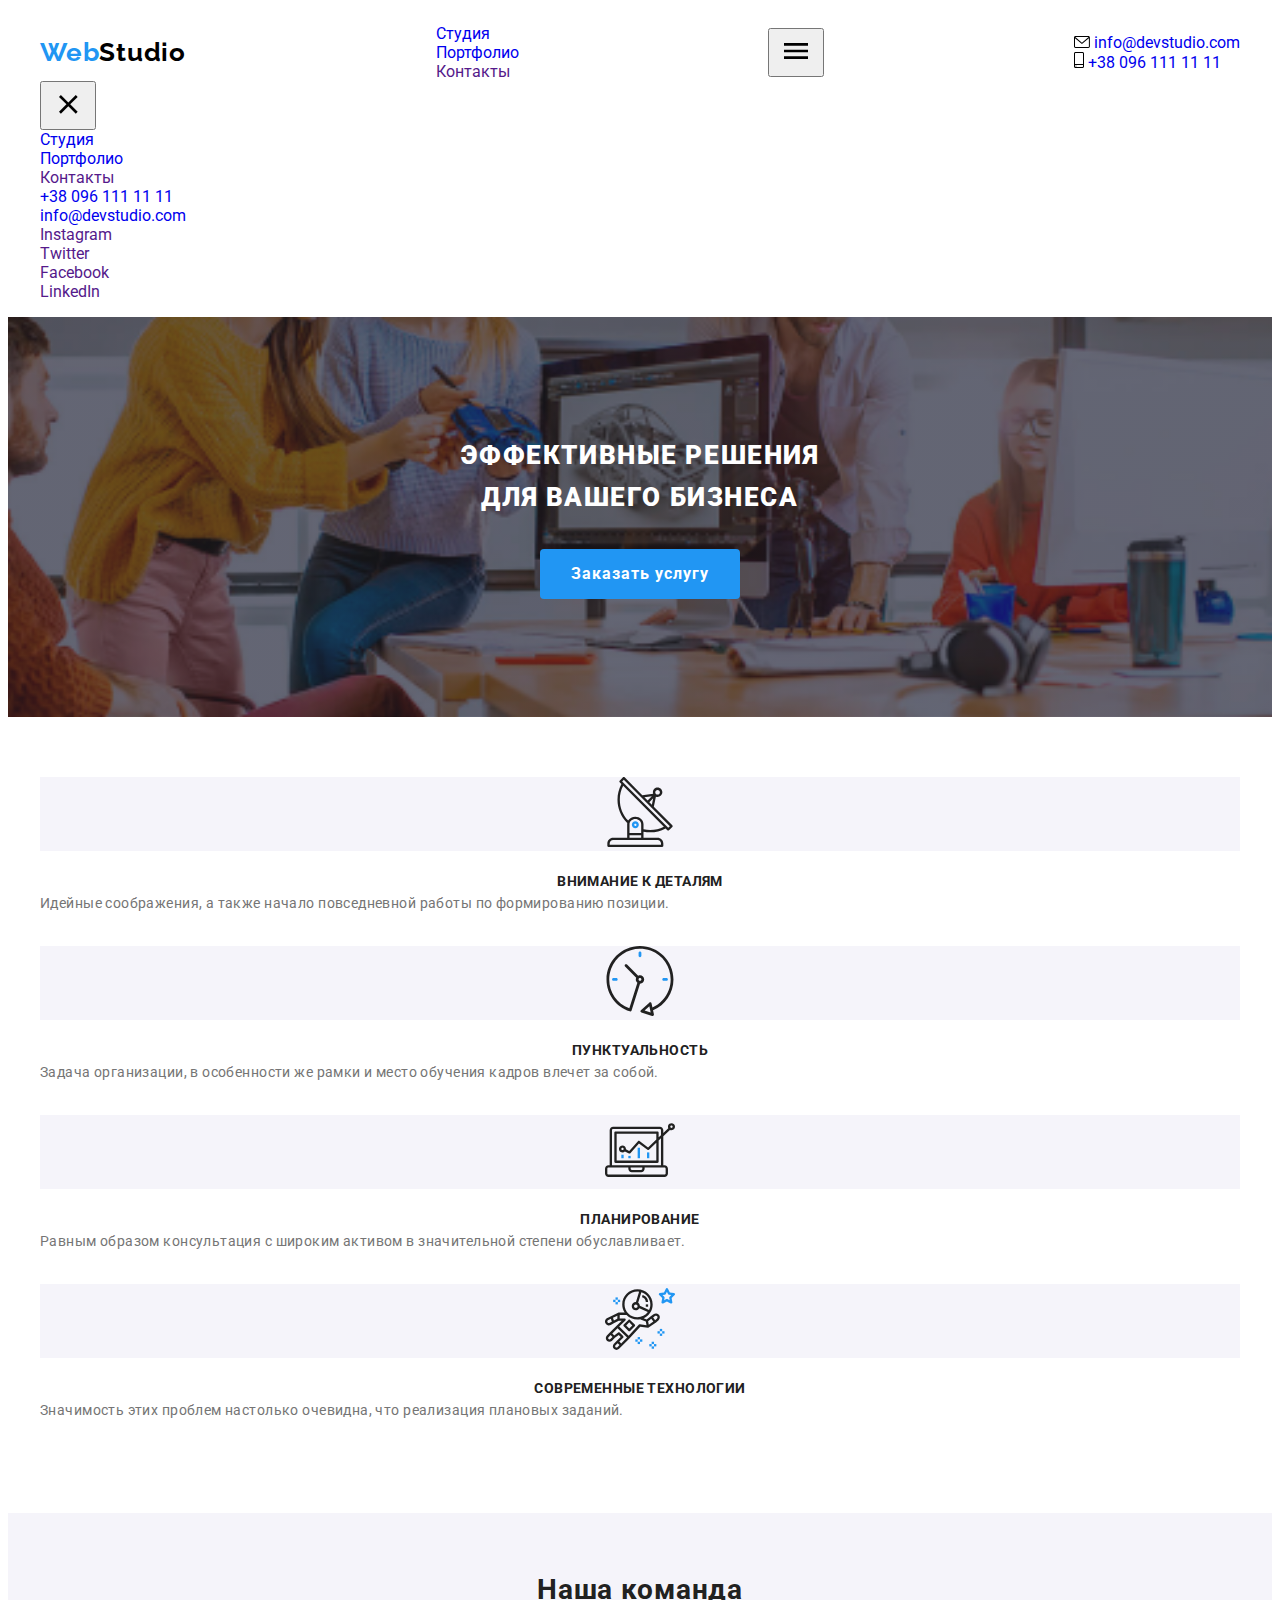
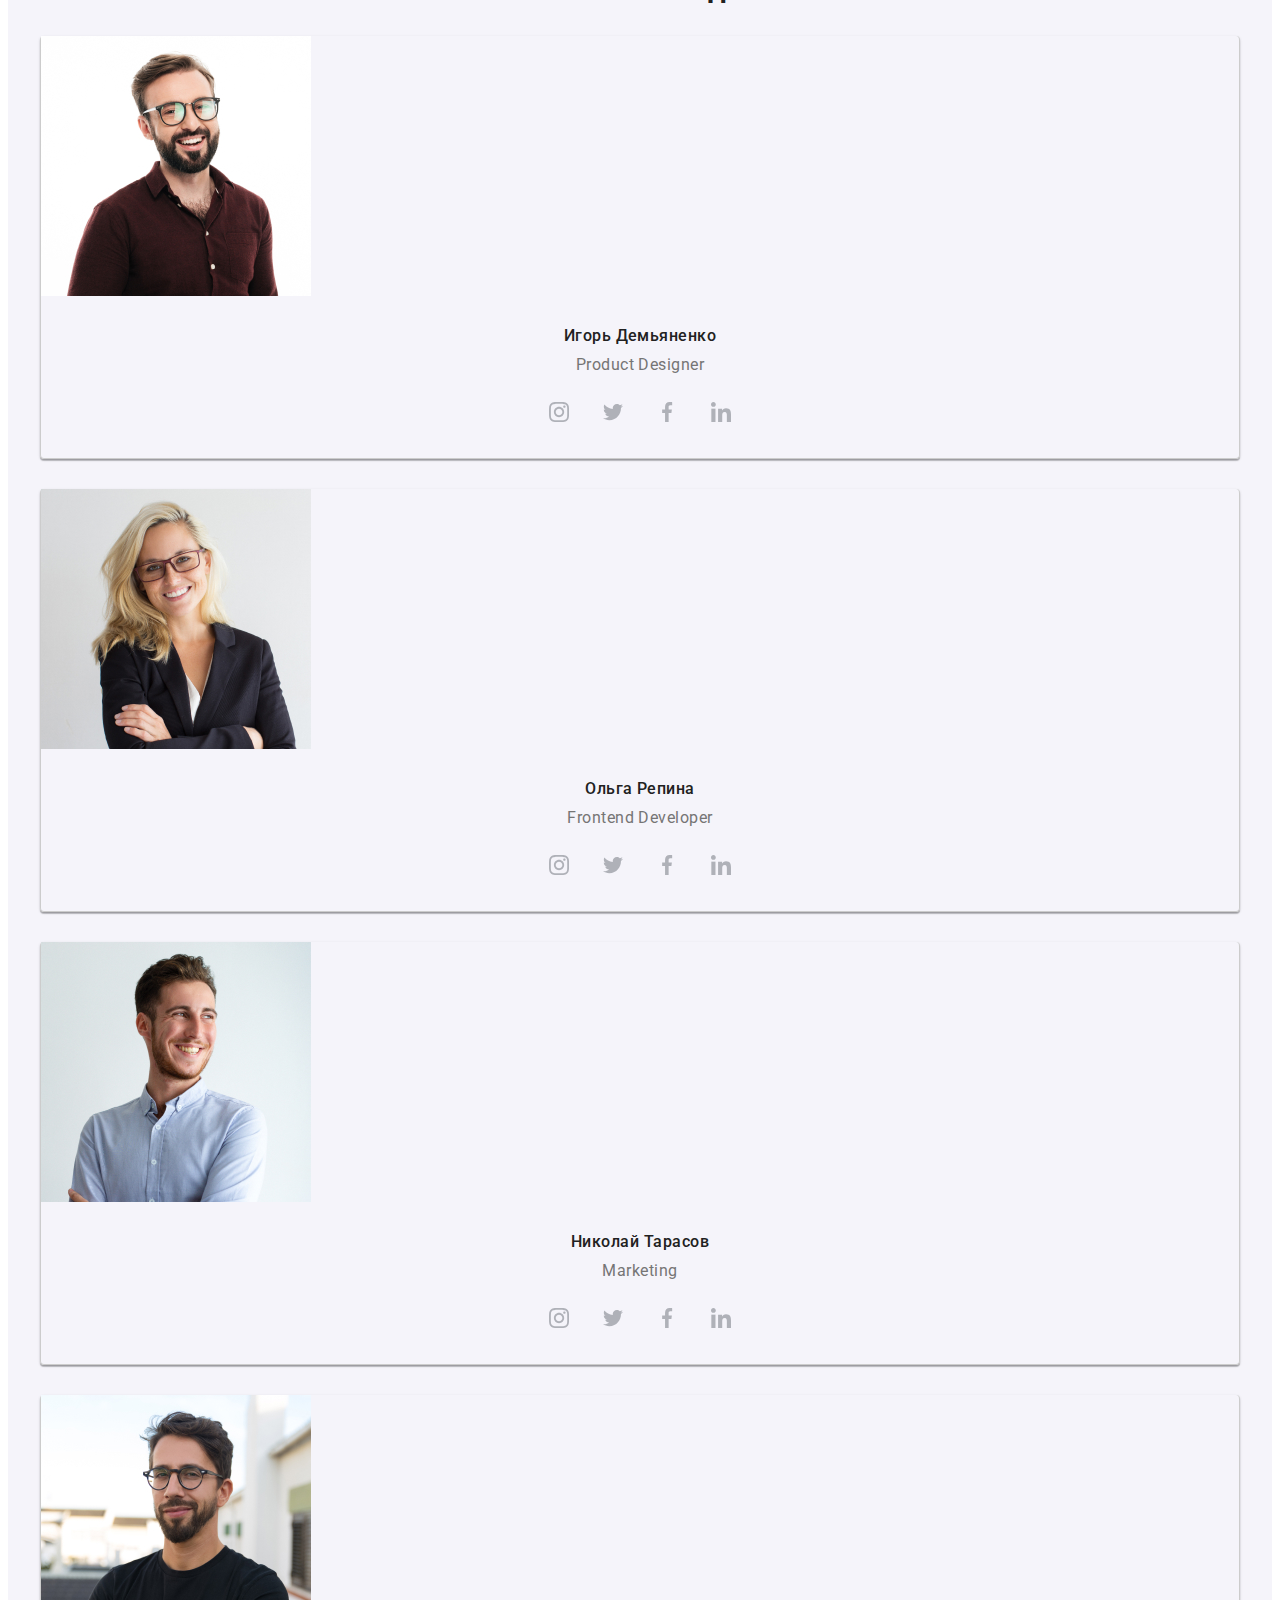
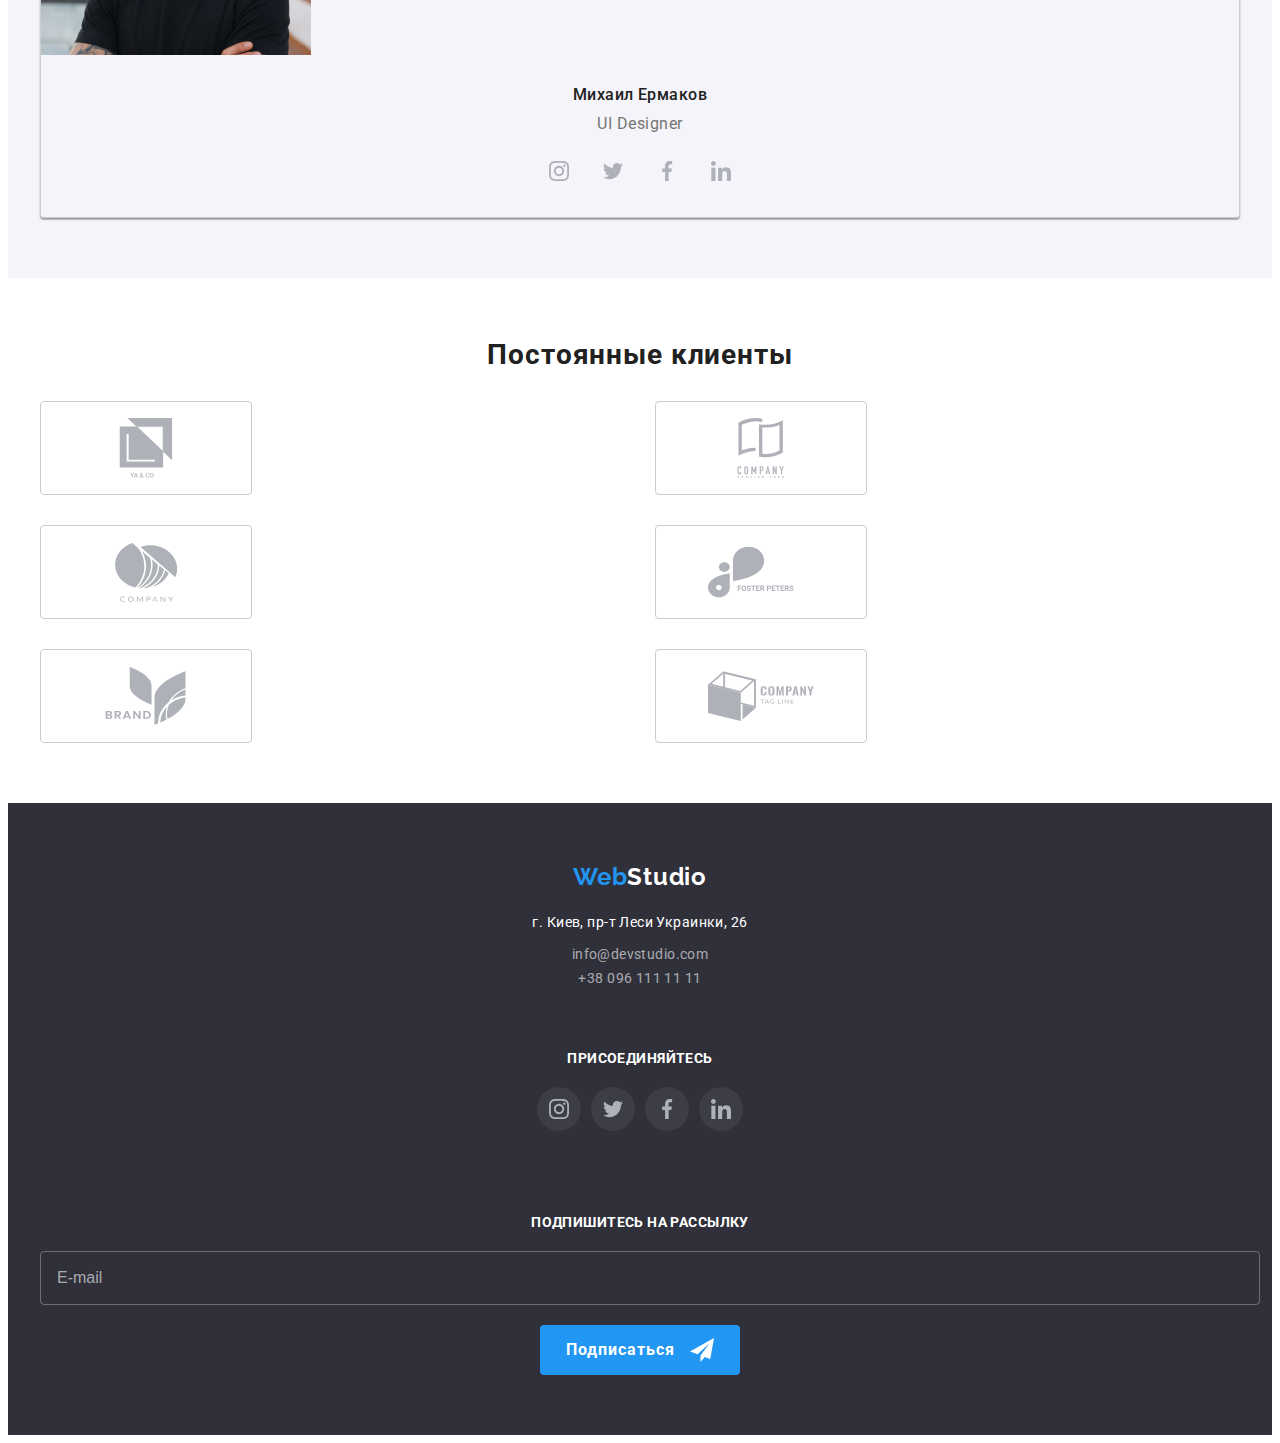
==== commit bf53387c: "добавил картинки и прописал путь на все устройства" ====
--- a/index.html
+++ b/index.html
@@ -208,34 +208,52 @@
           <ul class="list studio-cards-parent-indent">
             <li class="studio-spacing-between-cards skills__card">
               <div class="skills__overlay">
-                <img
-                  src="./img/about-img-1.jpg"
-                  alt="планирование"
-                  width="370"
-                  height="294"
-                />
+                <picture>
+                  <source
+                    srcset="
+                      ./img/benefits/benefits-img-1.jpg    1x,
+                      ./img/benefits/benefits-img-1@2x.jpg 2x
+                    "
+                  />
+                  <img
+                    src="./img/benefits/benefits-img-1.jpg"
+                    alt="планирование"
+                  />
+                </picture>
                 <p class="skills__overlay-p">Десктопные приложения</p>
               </div>
             </li>
             <li class="studio-spacing-between-cards skills__card">
               <div class="skills__overlay">
-                <img
-                  src="./img/about-img-2.jpg"
-                  alt="оптимизация к телефону"
-                  width="370"
-                  height="294"
-                />
+                <picture>
+                  <source
+                    srcset="
+                      ./img/benefits/benefits-img-2.jpg    1x,
+                      ./img/benefits/benefits-img-2@2x.jpg 2x
+                    "
+                  />
+                  <img
+                    src="./img/benefits/benefits-img-2.jpg"
+                    alt="оптимизация к телефону"
+                  />
+                </picture>
                 <p class="skills__overlay-p">Мобильные приложения</p>
               </div>
             </li>
             <li class="studio-spacing-between-cards skills__card">
               <div class="skills__overlay">
-                <img
-                  src="./img/about-img-3.jpg"
-                  alt="подбор цвета"
-                  width="370"
-                  height="294"
-                />
+                <picture>
+                  <source
+                    srcset="
+                      ./img/benefits/benefits-img-3.jpg    1x,
+                      ./img/benefits/benefits-img-3@2x.jpg 2x
+                    "
+                  />
+                  <img
+                    src="./img/benefits/benefits-img-3.jpg"
+                    alt="подбор цвета"
+                  />
+                </picture>
                 <p class="skills__overlay-p">Дизайнерские решения</p>
               </div>
             </li>
@@ -251,10 +269,24 @@
               <picture>
                 <source
                   srcset="
+                    ./img/team/desktop-worker-1.jpg    1x,
+                    ./img/team/desktop-worker-1@2x.jpg 2x
+                  "
+                  media="(min-width: 1200px)"
+                />
+                <source
+                  srcset="
+                    ./img/team/tablet-worker-1.jpg    1x,
+                    ./img/team/tablet-worker-1@2x.jpg 2x
+                  "
+                  media="(min-width: 768px)"
+                />
+                <source
+                  srcset="
                     ./img/team/mobile-worker-1.jpg    1x,
                     ./img/team/mobile-worker-1@2x.jpg 2x
                   "
-                  media="(min-width: 320px)"
+                  media="(max-width: 767px)"
                 />
                 <img
                   src="./img/team/mobile-worker-1.jpg"
@@ -300,10 +332,24 @@
               <picture>
                 <source
                   srcset="
+                    ./img/team/desktop-worker-2.jpg    1x,
+                    ./img/team/desktop-worker-2@2x.jpg 2x
+                  "
+                  media="(min-width: 1200px)"
+                />
+                <source
+                  srcset="
+                    ./img/team/tablet-worker-2.jpg    1x,
+                    ./img/team/tablet-worker-2@2x.jpg 2x
+                  "
+                  media="(min-width: 768px)"
+                />
+                <source
+                  srcset="
                     ./img/team/mobile-worker-2.jpg    1x,
                     ./img/team/mobile-worker-2@2x.jpg 2x
                   "
-                  media="(min-width: 320px)"
+                  media="(max-width: 767px)"
                 />
                 <img src="./img/team/mobile-worker-2.jpg" alt="Ольга Репина" />
               </picture>
@@ -346,10 +392,24 @@
               <picture>
                 <source
                   srcset="
+                    ./img/team/desktop-worker-3.jpg    1x,
+                    ./img/team/desktop-worker-3@2x.jpg 2x
+                  "
+                  media="(min-width: 1200px)"
+                />
+                <source
+                  srcset="
+                    ./img/team/tablet-worker-3.jpg    1x,
+                    ./img/team/tablet-worker-3@2x.jpg 2x
+                  "
+                  media="(min-width: 768px)"
+                />
+                <source
+                  srcset="
                     ./img/team/mobile-worker-3.jpg    1x,
                     ./img/team/mobile-worker-3@2x.jpg 2x
                   "
-                  media="(min-width: 320px)"
+                  media="(max-width: 767px)"
                 />
                 <img
                   src="./img/team/mobile-worker-3.jpg"
@@ -395,10 +455,24 @@
               <picture>
                 <source
                   srcset="
+                    ./img/team/desktop-worker-4.jpg    1x,
+                    ./img/team/desktop-worker-4@2x.jpg 2x
+                  "
+                  media="(min-width: 1200px)"
+                />
+                <source
+                  srcset="
+                    ./img/team/tablet-worker-4.jpg    1x,
+                    ./img/team/tablet-worker-4@2x.jpg 2x
+                  "
+                  media="(min-width: 768px)"
+                />
+                <source
+                  srcset="
                     ./img/team/mobile-worker-4.jpg    1x,
                     ./img/team/mobile-worker-4@2x.jpg 2x
                   "
-                  media="(min-width: 320px)"
+                  media="(max-width: 767px)"
                 />
                 <img
                   src="./img/team/mobile-worker-4.jpg"
--- a/css/main.min.css
+++ b/css/main.min.css
@@ -1,2 +1,2 @@
-:root{--accent-color: #2196f3;--primary-text-color: #212121;--secondary-text-color: #757575;--hero-collor: #ffffff;--logo-footer-collor: #ffffff}.visually-hidden{position:absolute;width:1px;height:1px;margin:-1px;padding:0;overflow:hidden;border:0;clip:rect(0 0 0 0)}body{font-family:"Roboto", sans-serif;color:var(--primary-text-color)}h1,h2,h3,h4,h5,h6,p{margin-top:0;margin-bottom:0}ul{margin-top:0;margin-bottom:0;padding-left:0}img{display:block;max-width:100%;height:auto}.list{list-style:none}.link{text-decoration:none}.section{padding-bottom:60px;padding-top:60px}.container{padding-left:15px;padding-right:15px}@media screen and (min-width: 480px){.container{width:480px;margin-left:auto;margin-right:auto}}@media screen and (min-width: 768px){.container{width:768px}}@media screen and (min-width: 1200px){.container{width:1200px}}.mobile-menu-btn__icon{fill:#000000}.modal-btn{min-width:200px;min-height:50px;padding:8px 30px;font-family:inherit;font-weight:bold;font-size:16px;line-height:1.88;align-items:center;text-align:center;letter-spacing:0.06em;color:var(--hero-collor);background:var(--accent-color);cursor:pointer;border-radius:4px;border:none;transition:background-color 250ms cubic-bezier(0.4, 0, 0.2, 1),color 250ms cubic-bezier(0.4, 0, 0.2, 1)}.modal-btn:hover,.modal-btn:focus{background:#188ce8}.social-list{display:flex;align-items:center;justify-content:center;padding-bottom:24px}.social-list__item:not(:last-child){margin-right:10px}.social-list__icon{fill:#afb1b8}.social-list__link{display:flex;align-items:center;justify-content:center;width:44px;height:44px}.main-title{font-weight:900;font-size:26px;line-height:1.61;text-align:center;letter-spacing:0.06em;text-transform:uppercase;color:#FFFFFF;margin-bottom:30px}.main-title-hero{width:100%;padding:0;text-align:center}.benefits__description{font-size:14px;line-height:1.71;letter-spacing:0.03em;color:var(--secondary-text-color)}.secondary-title{font-weight:700;font-size:28px;line-height:1.18;text-align:center;letter-spacing:0.03em;margin-bottom:30px}.logo{font-family:"Raleway", sans-serif;font-weight:bold;font-size:26px;line-height:1.19;letter-spacing:0.03em;color:#000000}.logo-blue{color:var(--accent-color)}.header{position:relative;padding-top:16px;padding-bottom:16px}.header-container{display:flex;justify-content:space-between;align-items:center}@media screen and (max-width: 767px){.nav-list{display:none}.contact-header{display:none}.mobile-menu.is-open{opacity:1;visibility:visible;pointer-events:auto}.mobile-menu{position:absolute;top:0;left:0;width:100vw;height:100vh;overflow:auto;background-color:#FFFFFF;opacity:0;visibility:hidden;pointer-events:none;transition:opacity 250ms cubic-bezier(0.4, 0, 0.2, 1),visibility 250ms cubic-bezier(0.4, 0, 0.2, 1)}.mobile-menu__container{position:relative;padding:48px 40px}.mobile-menu-btn{background-color:transparent;border:none;padding:0;line-height:0;cursor:pointer;top:10px;right:15px}.mobile-menu-btn__icon{transition:fill 250ms cubic-bezier(0.4, 0, 0.2, 1)}.mobile-menu-btn__icon:hover{fill:var(--accent-color)}.mobile-menu__close-btn{position:absolute;background-color:transparent;border:none;padding:0;line-height:0;cursor:pointer;top:10px;right:15px}.mobile-menu__close-icon{transition:fill 250ms cubic-bezier(0.4, 0, 0.2, 1)}.mobile-menu__close-icon:hover{fill:var(--accent-color)}.mobile-menu__link{position:relative;font-weight:500;font-size:40px;line-height:1.17;letter-spacing:0.02em;color:inherit;transition:color 250ms cubic-bezier(0.4, 0, 0.2, 1)}.mobile-menu__link:hover,.mobile-menu__link:focus{color:var(--accent-color)}.mobile-menu .mobile-menu__link.current{color:var(--accent-color)}.mobile-menu__item{padding-bottom:32px}.mobile-menu__item-contact{padding-bottom:302px}.mobile-menu__number-link{font-weight:500;font-size:34px;line-height:1.18;letter-spacing:0.02em;color:var(--accent-color)}.mobile-menu__item-mail{padding-bottom:64px}.mobile-menu__mail-link{font-weight:500;font-size:24px;line-height:1.17;letter-spacing:0.02em;color:#757575}.mobile-menu__social-list-link{font-weight:500;font-size:18px;line-height:1.22;letter-spacing:0.02em;color:var(--accent-color)}.mobile-menu__social-list{display:flex}.mobile-menu__social-list-item:not(:last-child){border-right:1px solid rgba(33,33,33,0.2);margin-right:10px;padding-right:10px}}.hero{padding:118px 60px;background-image:linear-gradient(rgba(47,48,58,0.4), rgba(47,48,58,0.4)),url(../img/hero/mobile-hero-img.png);background-color:#c4c4c4;background-size:cover;background-position:center;margin-left:auto;margin-right:auto}@media (min-device-pixel-ratio: 2), (min-resolution: 192dpi), (min-resolution: 2dppx){.hero{background-image:url(../img/hero/mobile-hero-img@2x.png)}}.benefits{padding-bottom:60px}.benefits__icon{text-align:center;background-color:#f5f4fa;margin-bottom:30px}.benefits__title{text-align:center;margin-bottom:10px;font-weight:700;font-size:14px;line-height:1.14px;letter-spacing:0.03em;text-transform:uppercase}.benefits__cards{padding-bottom:30px}.skills{display:none}.team-section{background:#f5f4fa}.team-section__title{font-weight:500;font-size:16px;line-height:1.19;text-align:center;letter-spacing:0.03em;margin-bottom:10px;margin-top:30px}.team-section__position{font-weight:400;font-size:16px;line-height:1.19;text-align:center;letter-spacing:0.03em;color:var(--secondary-text-color);margin-bottom:16px}.team-section__card{border:1px solid #ccc;border-top:none;box-shadow:0px 1px 3px rgba(0,0,0,0.12),0px 1px 1px rgba(0,0,0,0.14),0px 2px 1px rgba(0,0,0,0.2);border-radius:4px}.team-section__card:not(:last-child){margin-bottom:30px}.spacing-between-cards{margin-left:8px;margin-top:8px}.clients{display:flex;flex-wrap:wrap;margin-left:-30px;margin-top:-30px}.clients-item{flex-basis:calc((100% - 60px) / 2);margin-left:30px;margin-top:30px}.clients-link{display:flex;align-items:center;justify-content:center;width:210px;height:92px;border:1px solid #ccc;border-radius:4px;transition:border 250ms cubic-bezier(0.4, 0, 0.2, 1)}.clients-link:hover,.clients-link:focus{border:1px solid var(--accent-color)}.clients-icon{fill:#afb1b8;transition:fill 250ms cubic-bezier(0.4, 0, 0.2, 1)}.clients-link:hover .clients-icon,.clients-link:focus .clients-icon{fill:var(--accent-color)}.logo-footer{font-family:"Raleway", sans-serif;font-weight:bold;font-size:24px;line-height:1.17;letter-spacing:0.03em;color:#ffffff;display:block;margin-bottom:20px;text-align:center}.footer{background:#2f303a;padding:60px 0}.element-style{font-style:normal;display:flex;flex-direction:column;justify-content:center;align-items:center;margin-bottom:60px;font-size:14px;line-height:1.71;letter-spacing:0.03em}.link-footer{color:#ffffff;margin-bottom:8px}.contact-footer{color:rgba(255,255,255,0.6)}.footer-post{font-weight:bold;font-size:14px;line-height:1.14;letter-spacing:0.03em;text-transform:uppercase;margin-bottom:20px;color:#ffffff;text-align:center}.footer-social-list-link{display:flex;align-items:center;justify-content:center;width:44px;height:44px;border-radius:50%;background-color:#ffffff10;transition:background-color 250ms cubic-bezier(0.4, 0, 0.2, 1)}.footer-social-list-link:hover,.footer-social-list-link:focus{background-color:var(--accent-color)}.footer-list{margin-bottom:60px}.footer-form__p{font-weight:bold;font-size:14px;line-height:1.14;letter-spacing:0.03em;text-transform:uppercase;color:#ffffff;margin-bottom:20px;text-align:center}.footer-form__input{border:1px solid rgba(255,255,255,0.3);border-radius:4px;width:100%;height:50px;background-color:transparent;padding-left:16px;color:#ffffff;margin-bottom:20px}.footer-form__input::placeholder{font-weight:400;font-size:16px;line-height:1.25;color:rgba(255,255,255,0.6)}.footer-form__btn{margin-left:12px;display:flex;padding:8px 26px;justify-content:space-between;align-items:center;transition:background-color 250ms cubic-bezier(0.4, 0, 0.2, 1);cursor:pointer;margin-left:auto;margin-right:auto}.container-filter-btn .filter-btn.current-btn{background:#188ce8;color:#ffffff;filter:drop-shadow(0px 4px 4px rgba(0,0,0,0.25))}.filter-btn{padding:6px 22px;font-family:inherit;font-weight:500;font-size:16px;line-height:1.63;text-align:center;letter-spacing:0.03em;cursor:pointer;border-radius:4px;border:none;transition:background-color 250ms cubic-bezier(0.4, 0, 0.2, 1),color 250ms cubic-bezier(0.4, 0, 0.2, 1)}.filter-btn:hover,.filter-btn:focus{background:#188ce8;color:#ffffff;filter:drop-shadow(0px 4px 4px rgba(0,0,0,0.25))}.spacing-between-cards-portfolio{margin-left:30px;margin-top:30px}.portfolio-list{flex-wrap:wrap}.portfolio-cards-name{border:1px solid #eeeeee;border-top:none;padding:20px 24px}.cards-portfolio-link{display:block;transition:box-shadow 250ms cubic-bezier(0.4, 0, 0.2, 1)}.cards-portfolio-link:hover,.cards-portfolio-link:focus{box-shadow:0px 1px 1px rgba(0,0,0,0.12),0px 4px 4px rgba(0,0,0,0.06),1px 4px 6px rgba(0,0,0,0.16)}.overlay-cards{position:relative;overflow:hidden}.overlay-portfolio{position:absolute;font-size:18px;line-height:1.55;letter-spacing:0.03em;color:#ffffff;background:rgba(33,150,243,0.9);padding:63px 24px;top:0;left:0;width:100%;height:100%;overflow:auto;transform:translateY(100%);transition:transform 250ms cubic-bezier(0.4, 0, 0.2, 1),background-color 250ms cubic-bezier(0.4, 0, 0.2, 1)}.cards-portfolio-link:hover .overlay-portfolio,.cards-portfolio-link:focus .overlay-portfolio{transform:translateY(0%)}.list-item{width:370px;height:404px;left:215px;top:262px;background:#ffffff;box-sizing:border-box}.list-item-h{font-weight:bold;font-size:18px;line-height:2;letter-spacing:0.06em;color:var(--primary-text-color)}.list-item-p{font-size:16px;line-height:1.88;letter-spacing:0.03em;color:var(--secondary-text-color)}.parent-indent{display:flex;align-items:center;justify-content:center;margin-left:-8px;margin-top:-8px;margin-bottom:50px}.portfolio-cards-indent{display:flex;align-items:center;justify-content:center;margin-left:-30px;margin-top:-30px}.cards-portfolio{flex-basis:calc((100%-3 * 30) / 3)}.backdrop{position:fixed;top:0;left:0;width:100vw;height:100vh;background-color:rgba(0,0,0,0.2);transition:opacity;transition:opacity 250ms cubic-bezier(0.4, 0, 0.2, 1),visibility 250ms cubic-bezier(0.4, 0, 0.2, 1)}.backdrop.is-hidden{opacity:0;visibility:hidden;pointer-events:none}.modal{position:absolute;top:50%;left:50%;transform:translate(-50%, -50%);width:528px;height:581px;background-color:#ffffff;border-radius:4px;padding:40px}.modal-close-icon{transition:fill 250ms cubic-bezier(0.4, 0, 0.2, 1)}.modal-close-icon:hover{fill:var(--accent-color)}.modal-close-btn{position:absolute;top:8px;right:8px;width:30px;height:30px;border-radius:50%;border:1px solid rgba(0,0,0,0.1);background-color:transparent;padding:0;display:flex;justify-content:center;align-items:center;cursor:pointer}.modal-title{font-weight:bold;font-size:20px;line-height:1.15;text-align:center;letter-spacing:0.03em;color:#212121;margin-bottom:12px}.modal-form-name{display:block;font-weight:400;font-size:12px;line-height:1.17;letter-spacing:0.01em;color:#757575;margin-bottom:10px}.modal-form-input{width:100%;height:40px;padding-left:42px;border:1px solid rgba(33,33,33,0.2);border-radius:4px;transition:border-color 250ms cubic-bezier(0.4, 0, 0.2, 1)}.modal-form-input:focus{outline:none;border-color:var(--accent-color)}.modal-form-input:focus+.modal-form-icon{fill:var(--accent-color)}.modal-form-input-wrapper{position:relative;display:block;margin-top:4px}.modal-form-icon{position:absolute;top:50%;left:12px;transform:translateY(-50%);transition:fill 250ms cubic-bezier(0.4, 0, 0.2, 1)}.modal-form-messange{width:100%;height:120px;margin-top:4px;padding:12px 16px;transition:border-color 250ms cubic-bezier(0.4, 0, 0.2, 1);resize:none;border:1px solid rgba(33,33,33,0.2);border-radius:4px}.modal-form-messange:focus{outline:none;border-color:var(--accent-color)}.modal-form-messange::placeholder{font-weight:400;font-size:12px;line-height:14px;letter-spacing:0.01em;color:rgba(117,117,117,0.5)}.modal-form-checkbox-label{display:flex;align-items:center;font-weight:400;font-size:14px;line-height:1.7;letter-spacing:0.03em;color:#757575;padding-left:14px}.modal-form-checkbox-label::before{display:inline-block;width:16px;height:15px;border:2px solid #212121;cursor:pointer;content:"";margin-right:10px;border-radius:2px}.modal-form-checkbox:focus+.modal-form-checkbox-label::before{border:1px solid --accent-color}.modal-form-checkbox:checked+.modal-form-checkbox-label::before{background-image:url(../img/checkbox.svg);background-color:var(--accent-color);background-repeat:no-repeat;border:none;background-position:50% 50%}.modal-form-submit-btn{display:block;margin:30px auto 0px}.modal-form-checkbox-link{color:var(--accent-color)}
+:root{--accent-color: #2196f3;--primary-text-color: #212121;--secondary-text-color: #757575;--hero-collor: #ffffff;--logo-footer-collor: #ffffff}.visually-hidden{position:absolute;width:1px;height:1px;margin:-1px;padding:0;overflow:hidden;border:0;clip:rect(0 0 0 0)}body{font-family:"Roboto", sans-serif;color:var(--primary-text-color)}h1,h2,h3,h4,h5,h6,p{margin-top:0;margin-bottom:0}ul{margin-top:0;margin-bottom:0;padding-left:0}img{display:block;max-width:100%;height:auto}.list{list-style:none}.link{text-decoration:none}.section{padding-bottom:60px;padding-top:60px}.container{padding-left:15px;padding-right:15px}@media screen and (min-width: 480px){.container{width:480px;margin-left:auto;margin-right:auto}}@media screen and (min-width: 768px){.container{width:768px}}@media screen and (min-width: 1200px){.container{width:1200px}}.mobile-menu-btn__icon{fill:#000000}.modal-btn{min-width:200px;min-height:50px;padding:8px 30px;font-family:inherit;font-weight:bold;font-size:16px;line-height:1.88;align-items:center;text-align:center;letter-spacing:0.06em;color:var(--hero-collor);background:var(--accent-color);cursor:pointer;border-radius:4px;border:none;transition:background-color 250ms cubic-bezier(0.4, 0, 0.2, 1),color 250ms cubic-bezier(0.4, 0, 0.2, 1)}.modal-btn:hover,.modal-btn:focus{background:#188ce8}.social-list{display:flex;align-items:center;justify-content:center;padding-bottom:24px}.social-list__item:not(:last-child){margin-right:10px}.social-list__icon{fill:#afb1b8}.social-list__link{display:flex;align-items:center;justify-content:center;width:44px;height:44px}.main-title{font-weight:900;font-size:26px;line-height:1.61;text-align:center;letter-spacing:0.06em;text-transform:uppercase;color:#FFFFFF;margin-bottom:30px}.main-title-hero{width:100%;padding:0;text-align:center}.benefits__description{font-size:14px;line-height:1.71;letter-spacing:0.03em;color:var(--secondary-text-color)}.secondary-title{font-weight:700;font-size:28px;line-height:1.18;text-align:center;letter-spacing:0.03em;margin-bottom:30px}.logo{font-family:"Raleway", sans-serif;font-weight:bold;font-size:26px;line-height:1.19;letter-spacing:0.03em;color:#000000}.logo-blue{color:var(--accent-color)}.header{position:relative;padding-top:16px;padding-bottom:16px}.header-container{display:flex;justify-content:space-between;align-items:center}@media screen and (max-width: 767px){.nav-list{display:none}.contact-header{display:none}.mobile-menu.is-open{opacity:1;visibility:visible;pointer-events:auto}.mobile-menu{position:fixed;top:0;left:0;width:100vw;height:100vh;overflow:auto;background-color:#FFFFFF;opacity:0;visibility:hidden;pointer-events:none;transition:opacity 250ms cubic-bezier(0.4, 0, 0.2, 1),visibility 250ms cubic-bezier(0.4, 0, 0.2, 1);z-index:1}.mobile-menu__container{position:relative;padding:48px 40px}.mobile-menu-btn{background-color:transparent;border:none;padding:0;line-height:0;cursor:pointer;top:10px;right:15px}.mobile-menu-btn__icon{transition:fill 250ms cubic-bezier(0.4, 0, 0.2, 1)}.mobile-menu-btn__icon:hover{fill:var(--accent-color)}.mobile-menu__close-btn{position:absolute;background-color:transparent;border:none;padding:0;line-height:0;cursor:pointer;top:10px;right:15px}.mobile-menu__close-icon{transition:fill 250ms cubic-bezier(0.4, 0, 0.2, 1)}.mobile-menu__close-icon:hover{fill:var(--accent-color)}.mobile-menu__link{position:relative;font-weight:500;font-size:40px;line-height:1.17;letter-spacing:0.02em;color:inherit;transition:color 250ms cubic-bezier(0.4, 0, 0.2, 1)}.mobile-menu__link:hover,.mobile-menu__link:focus{color:var(--accent-color)}.mobile-menu .mobile-menu__link.current{color:var(--accent-color)}.mobile-menu__item{padding-bottom:32px}.mobile-menu__item-contact{padding-bottom:302px}.mobile-menu__number-link{font-weight:500;font-size:34px;line-height:1.18;letter-spacing:0.02em;color:var(--accent-color)}.mobile-menu__item-mail{padding-bottom:64px}.mobile-menu__mail-link{font-weight:500;font-size:24px;line-height:1.17;letter-spacing:0.02em;color:#757575}.mobile-menu__social-list-link{font-weight:500;font-size:18px;line-height:1.22;letter-spacing:0.02em;color:var(--accent-color)}.mobile-menu__social-list{display:flex}.mobile-menu__social-list-item:not(:last-child){border-right:1px solid rgba(33,33,33,0.2);margin-right:10px;padding-right:10px}}.hero{padding:118px 60px;background-image:linear-gradient(rgba(47,48,58,0.4), rgba(47,48,58,0.4)),url(../img/hero/mobile-hero-img.png);background-color:#c4c4c4;background-size:cover;background-position:center;margin-left:auto;margin-right:auto}@media (min-device-pixel-ratio: 2), (min-resolution: 192dpi), (min-resolution: 2dppx){.hero{background-image:url(../img/hero/mobile-hero-img@2x.png)}}@media screen and (min-width: 768px){background-image:linear-gradient(rgba(47,48,58,0.4), rgba(47,48,58,0.4)),url(../img/hero/tablet-hero-img.png)}@media screen and (min-width: 768px) and (min-device-pixel-ratio: 2), screen and (min-width: 768px) and (min-resolution: 192dpi), screen and (min-width: 768px) and (min-resolution: 2dppx){.hero{background-image:url(../img/hero/tablet-hero-img@2x.png)}}@media screen and (min-width: 1200px){background-image:linear-gradient(rgba(47,48,58,0.4), rgba(47,48,58,0.4)),url(../img/hero/desktop-hero-img.png)}@media screen and (min-width: 1200px) and (min-device-pixel-ratio: 2), screen and (min-width: 1200px) and (min-resolution: 192dpi), screen and (min-width: 1200px) and (min-resolution: 2dppx){.hero{background-image:url(../img/hero/desktop-hero-img@2x.png)}}.benefits{padding-bottom:60px}.benefits__icon{text-align:center;background-color:#f5f4fa;margin-bottom:30px}.benefits__title{text-align:center;margin-bottom:10px;font-weight:700;font-size:14px;line-height:1.14px;letter-spacing:0.03em;text-transform:uppercase}.benefits__cards{padding-bottom:30px}.skills{display:none}.team-section{background:#f5f4fa}.team-section__title{font-weight:500;font-size:16px;line-height:1.19;text-align:center;letter-spacing:0.03em;margin-bottom:10px;margin-top:30px}.team-section__position{font-weight:400;font-size:16px;line-height:1.19;text-align:center;letter-spacing:0.03em;color:var(--secondary-text-color);margin-bottom:16px}.team-section__card{border:1px solid #ccc;border-top:none;box-shadow:0px 1px 3px rgba(0,0,0,0.12),0px 1px 1px rgba(0,0,0,0.14),0px 2px 1px rgba(0,0,0,0.2);border-radius:4px}.team-section__card:not(:last-child){margin-bottom:30px}.clients{display:flex;flex-wrap:wrap;margin-left:-30px;margin-top:-30px}.clients-item{flex-basis:calc((100% - 60px) / 2);margin-left:30px;margin-top:30px}.clients-link{display:flex;align-items:center;justify-content:center;width:210px;height:92px;border:1px solid #ccc;border-radius:4px;transition:border 250ms cubic-bezier(0.4, 0, 0.2, 1)}.clients-link:hover,.clients-link:focus{border:1px solid var(--accent-color)}.clients-icon{fill:#afb1b8;transition:fill 250ms cubic-bezier(0.4, 0, 0.2, 1)}.clients-link:hover .clients-icon,.clients-link:focus .clients-icon{fill:var(--accent-color)}.logo-footer{font-family:"Raleway", sans-serif;font-weight:bold;font-size:24px;line-height:1.17;letter-spacing:0.03em;color:#ffffff;display:block;margin-bottom:20px;text-align:center}.footer{background:#2f303a;padding:60px 0}.element-style{font-style:normal;display:flex;flex-direction:column;justify-content:center;align-items:center;margin-bottom:60px;font-size:14px;line-height:1.71;letter-spacing:0.03em}.link-footer{color:#ffffff;margin-bottom:8px}.contact-footer{color:rgba(255,255,255,0.6)}.footer-post{font-weight:bold;font-size:14px;line-height:1.14;letter-spacing:0.03em;text-transform:uppercase;margin-bottom:20px;color:#ffffff;text-align:center}.footer-social-list-link{display:flex;align-items:center;justify-content:center;width:44px;height:44px;border-radius:50%;background-color:#ffffff10;transition:background-color 250ms cubic-bezier(0.4, 0, 0.2, 1)}.footer-social-list-link:hover,.footer-social-list-link:focus{background-color:var(--accent-color)}.footer-list{margin-bottom:60px}.footer-form__p{font-weight:bold;font-size:14px;line-height:1.14;letter-spacing:0.03em;text-transform:uppercase;color:#ffffff;margin-bottom:20px;text-align:center}.footer-form__input{border:1px solid rgba(255,255,255,0.3);border-radius:4px;width:100%;height:50px;background-color:transparent;padding-left:16px;color:#ffffff;margin-bottom:20px}.footer-form__input::placeholder{font-weight:400;font-size:16px;line-height:1.25;color:rgba(255,255,255,0.6)}.footer-form__btn{margin-left:12px;display:flex;padding:8px 26px;justify-content:space-between;align-items:center;transition:background-color 250ms cubic-bezier(0.4, 0, 0.2, 1);cursor:pointer;margin-left:auto;margin-right:auto}.filter{display:flex;justify-content:start;margin-bottom:40px;flex-wrap:wrap;margin-left:-8px;margin-top:-15px}.filter-item{margin-left:8px;margin-top:15px}.filter-btn{padding:6px 22px;font-family:inherit;font-weight:500;font-size:16px;line-height:1.63;text-align:center;letter-spacing:0.03em;cursor:pointer;background:#F5F4FA;border-radius:4px;border:none;transition:background-color 250ms cubic-bezier(0.4, 0, 0.2, 1),color 250ms cubic-bezier(0.4, 0, 0.2, 1),drop-shadow 250ms cubic-bezier(0.4, 0, 0.2, 1)}.filter-btn:hover,.filter-btn:focus{background:#188ce8;color:#ffffff;filter:drop-shadow(0px 4px 4px rgba(0,0,0,0.25))}.container-filter-btn .filter-btn.current-btn{background:#188ce8;color:#ffffff;filter:drop-shadow(0px 4px 4px rgba(0,0,0,0.25))}.list-item{left:215px;top:262px;background:#ffffff;box-sizing:border-box}.list-item:not(:last-child){margin-bottom:30px}.portfolio-cards-name{border:1px solid #eeeeee;border-top:none;padding:20px 24px}.cards-portfolio-link{display:block;transition:box-shadow 250ms cubic-bezier(0.4, 0, 0.2, 1)}.cards-portfolio-link:hover,.cards-portfolio-link:focus{box-shadow:0px 1px 1px rgba(0,0,0,0.12),0px 4px 4px rgba(0,0,0,0.06),1px 4px 6px rgba(0,0,0,0.16)}.overlay-cards{position:relative;overflow:hidden}.overlay-portfolio{position:absolute;font-size:18px;line-height:1.55;letter-spacing:0.03em;color:#ffffff;background:rgba(33,150,243,0.9);padding:77px 24px;top:0;left:0;width:100%;height:100%;overflow:auto;transform:translateY(100%);transition:transform 250ms cubic-bezier(0.4, 0, 0.2, 1),background-color 250ms cubic-bezier(0.4, 0, 0.2, 1)}.cards-portfolio-link:hover .overlay-portfolio,.cards-portfolio-link:focus .overlay-portfolio{transform:translateY(0%)}.list-item-h{font-weight:700;font-size:18px;line-height:2;letter-spacing:0.06em;color:var(--primary-text-color);margin-bottom:4px}.list-item-p{font-size:16px;line-height:1.88;letter-spacing:0.03em;color:var(--secondary-text-color)}.backdrop{position:fixed;top:0;left:0;width:100vw;height:100vh;background-color:rgba(0,0,0,0.2);transition:opacity;transition:opacity 250ms cubic-bezier(0.4, 0, 0.2, 1),visibility 250ms cubic-bezier(0.4, 0, 0.2, 1)}.backdrop.is-hidden{opacity:0;visibility:hidden;pointer-events:none}.modal{position:absolute;top:50%;left:50%;transform:translate(-50%, -50%);width:450px;height:609px;background-color:#ffffff;border-radius:4px;padding:40px}.modal-close-icon{transition:fill 250ms cubic-bezier(0.4, 0, 0.2, 1)}.modal-close-icon:hover{fill:var(--accent-color)}.modal-close-btn{position:absolute;top:8px;right:8px;width:30px;height:30px;border-radius:50%;border:1px solid rgba(0,0,0,0.1);background-color:transparent;padding:0;display:flex;justify-content:center;align-items:center;cursor:pointer}.modal-title{font-weight:bold;font-size:20px;line-height:1.15;text-align:center;letter-spacing:0.03em;color:#212121;margin-bottom:12px}.modal-form-name{display:block;font-weight:400;font-size:12px;line-height:1.17;letter-spacing:0.01em;color:#757575;margin-bottom:10px}.modal-form-input{width:100%;height:40px;padding-left:42px;border:1px solid rgba(33,33,33,0.2);border-radius:4px;transition:border-color 250ms cubic-bezier(0.4, 0, 0.2, 1)}.modal-form-input:focus{outline:none;border-color:var(--accent-color)}.modal-form-input:focus+.modal-form-icon{fill:var(--accent-color)}.modal-form-input-wrapper{position:relative;display:block;margin-top:4px}.modal-form-icon{position:absolute;top:50%;left:12px;transform:translateY(-50%);transition:fill 250ms cubic-bezier(0.4, 0, 0.2, 1)}.modal-form-messange{width:100%;height:120px;margin-top:4px;padding:12px 16px;transition:border-color 250ms cubic-bezier(0.4, 0, 0.2, 1);resize:none;border:1px solid rgba(33,33,33,0.2);border-radius:4px}.modal-form-messange:focus{outline:none;border-color:var(--accent-color)}.modal-form-messange::placeholder{font-weight:400;font-size:14px;line-height:1.14;letter-spacing:0.01em;color:rgba(117,117,117,0.5)}.modal-form-checkbox-wrapper{padding-top:10px}.modal-form-checkbox-label{display:flex;align-items:center;font-weight:400;font-size:12px;line-height:1.17;letter-spacing:0.03em;color:#757575}.modal-form-checkbox-label::before{display:inline-block;width:16px;height:15px;border:2px solid #212121;cursor:pointer;content:"";margin-right:7px;border-radius:2px}.modal-form-checkbox:focus+.modal-form-checkbox-label::before{border:1px solid --accent-color}.modal-form-checkbox:checked+.modal-form-checkbox-label::before{background-image:url(../img/checkbox.svg);background-color:var(--accent-color);background-repeat:no-repeat;border:none;background-position:50% 50%}.modal-form-submit-btn{display:block;margin:30px auto 0px}.modal-form-checkbox-link{color:var(--accent-color)}
 /*# sourceMappingURL=main.min.css.map */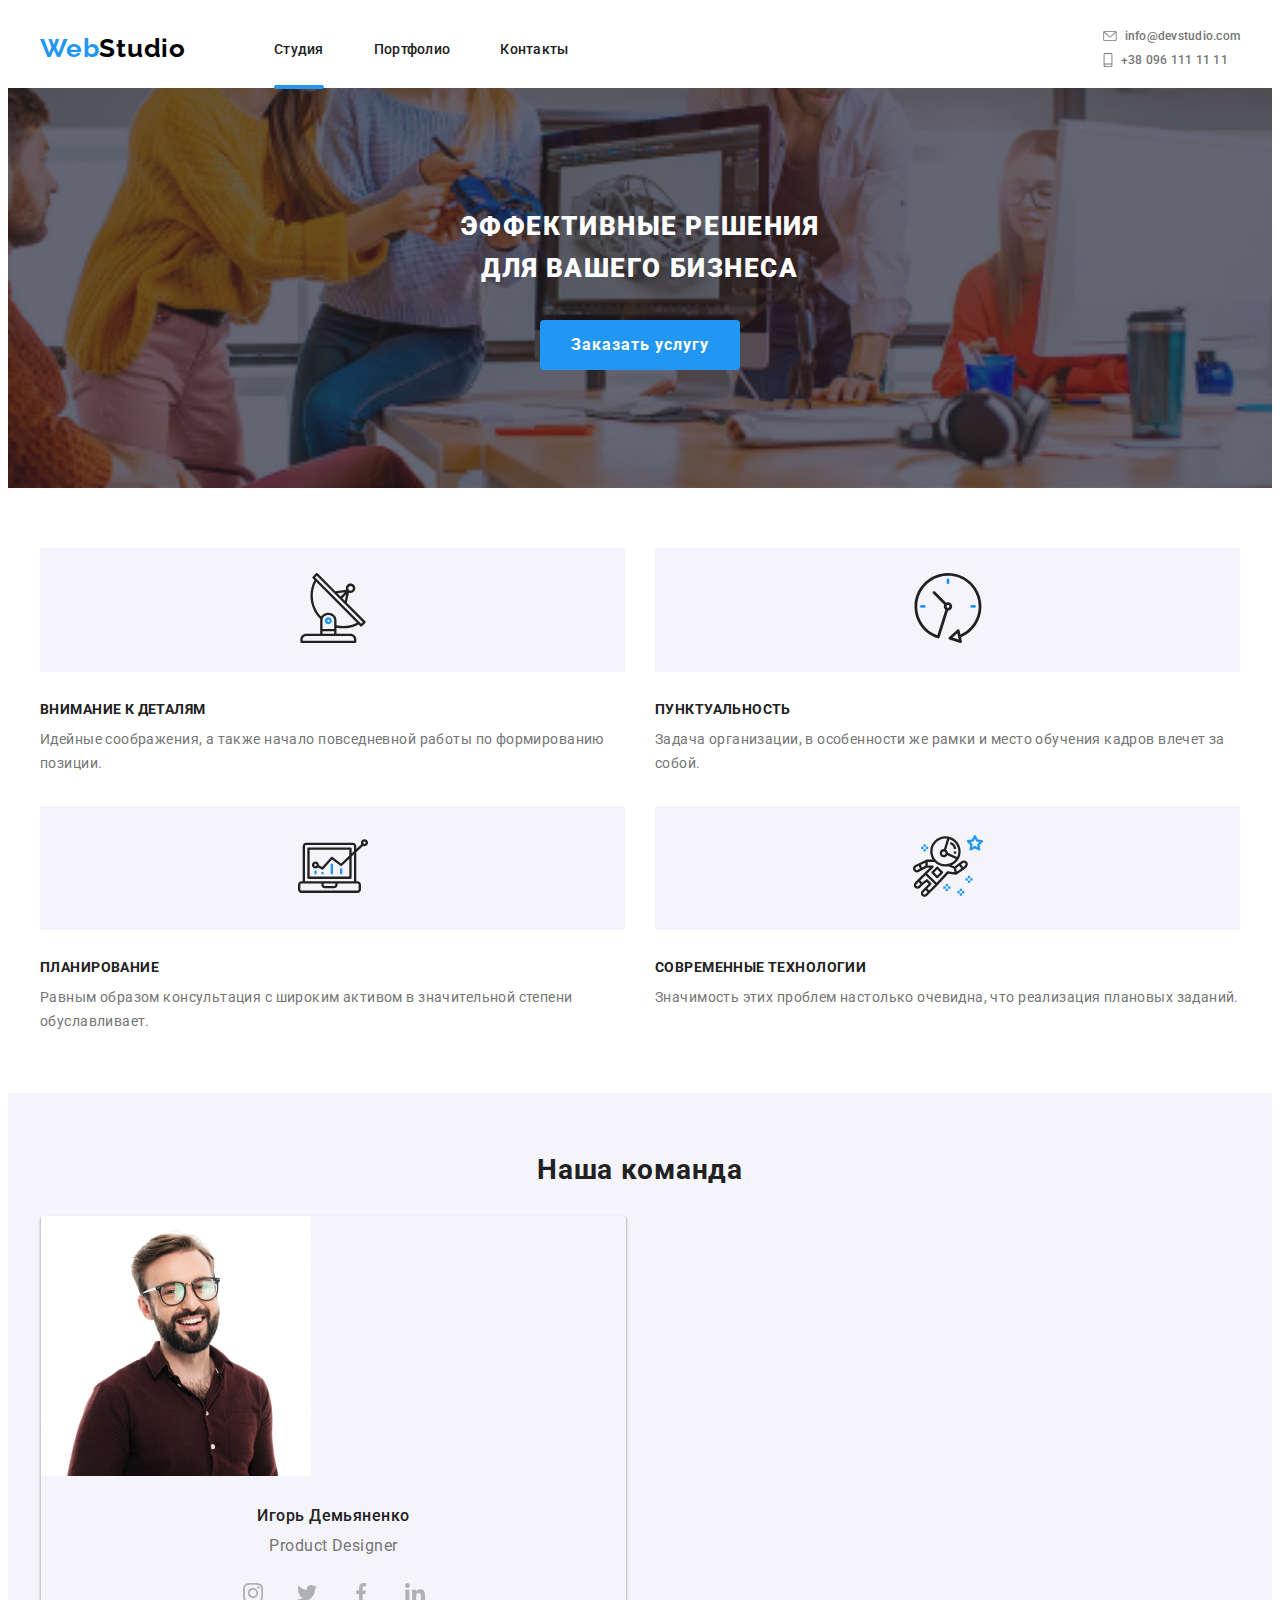
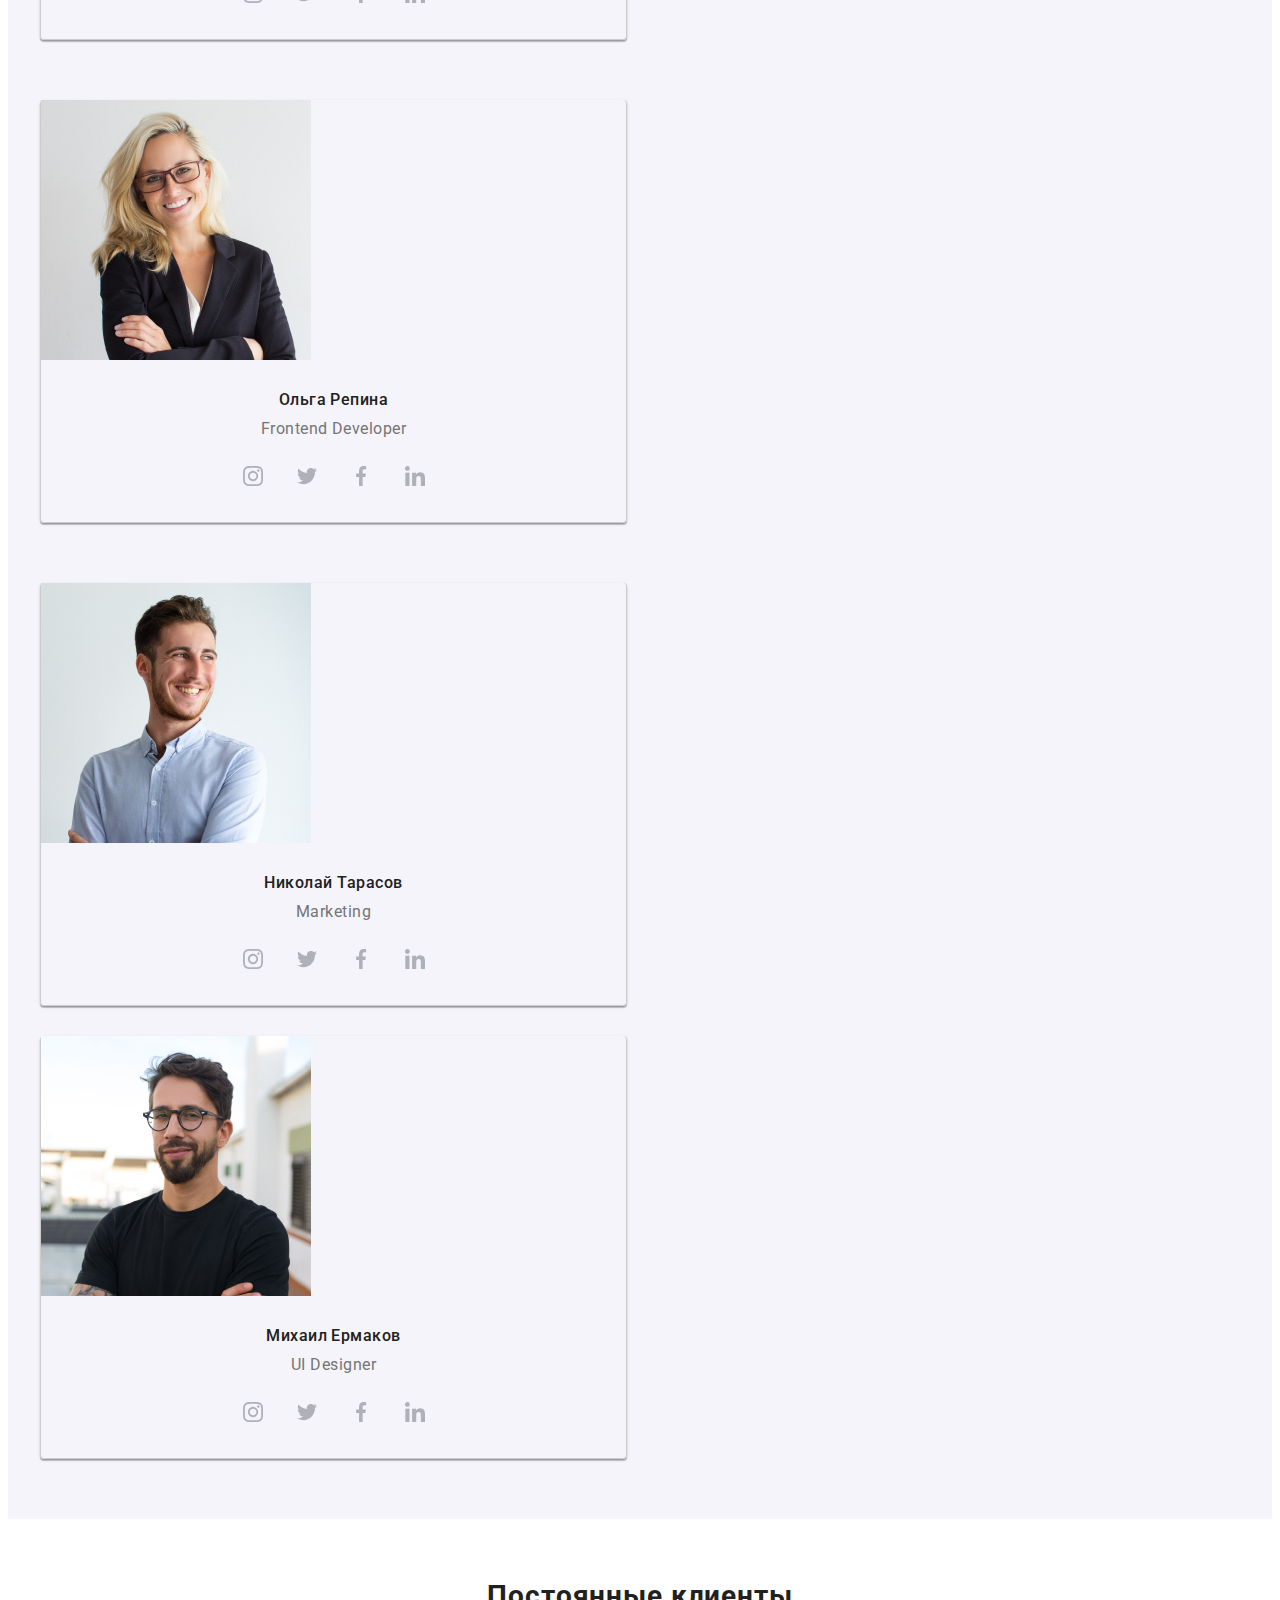
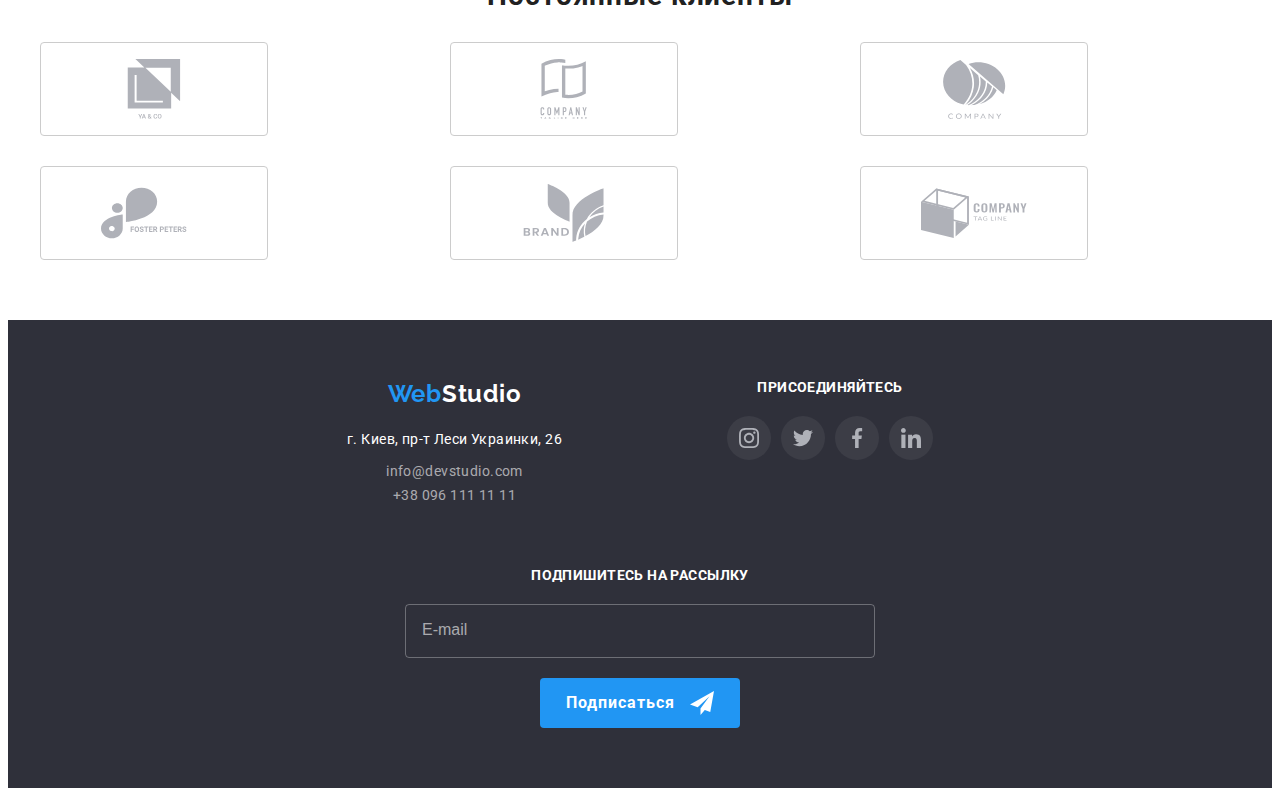
==== commit fa220f05: "версия для планшета закончена" ====
--- a/index.html
+++ b/index.html
@@ -56,7 +56,11 @@
               class="contact-header__mail-number link"
               href="mailto:info@devstudio.com"
             >
-              <svg class="contact-header__mail-icon" width="16" height="12">
+              <svg
+                class="contact-header__mail-icon contact-header__icon"
+                width="16"
+                height="12"
+              >
                 <use href="./img/sprite.svg#icon-mail"></use>
               </svg>
               info@devstudio.com</a
@@ -67,7 +71,11 @@
               class="contact-header__mail-number link"
               href="tel:+380961111111"
             >
-              <svg class="contact-header__mail-icon" width="10" height="16">
+              <svg
+                class="contact-header__number-icon contact-header__icon"
+                width="10"
+                height="16"
+              >
                 <use href="./img/sprite.svg#icon-smartphone"></use>
               </svg>
               +38 096 111 11 11</a
@@ -211,14 +219,11 @@
                 <picture>
                   <source
                     srcset="
-                      ./img/benefits/benefits-img-1.jpg    1x,
-                      ./img/benefits/benefits-img-1@2x.jpg 2x
+                      ./img/skills/skills-img-1.jpg    1x,
+                      ./img/skills/skills-img-1@2x.jpg 2x
                     "
                   />
-                  <img
-                    src="./img/benefits/benefits-img-1.jpg"
-                    alt="планирование"
-                  />
+                  <img src="./img/skills/skills-img-1.jpg" alt="планирование" />
                 </picture>
                 <p class="skills__overlay-p">Десктопные приложения</p>
               </div>
@@ -228,12 +233,12 @@
                 <picture>
                   <source
                     srcset="
-                      ./img/benefits/benefits-img-2.jpg    1x,
-                      ./img/benefits/benefits-img-2@2x.jpg 2x
+                      ./img/skills/skills-img-2.jpg    1x,
+                      ./img/skills/skills-img-2@2x.jpg 2x
                     "
                   />
                   <img
-                    src="./img/benefits/benefits-img-2.jpg"
+                    src="./img/skills/skills-img-2.jpg"
                     alt="оптимизация к телефону"
                   />
                 </picture>
@@ -245,14 +250,11 @@
                 <picture>
                   <source
                     srcset="
-                      ./img/benefits/benefits-img-3.jpg    1x,
-                      ./img/benefits/benefits-img-3@2x.jpg 2x
+                      ./img/skills/skills-img-3.jpg    1x,
+                      ./img/skills/skills-img-3@2x.jpg 2x
                     "
                   />
-                  <img
-                    src="./img/benefits/benefits-img-3.jpg"
-                    alt="подбор цвета"
-                  />
+                  <img src="./img/skills/skills-img-3.jpg" alt="подбор цвета" />
                 </picture>
                 <p class="skills__overlay-p">Дизайнерские решения</p>
               </div>
@@ -571,60 +573,62 @@
     <!-- FOOTER -->
     <footer class="footer">
       <div class="container footer-adress">
-        <div class="footer-adress-list">
-          <a class="logo-footer link" href="">
-            <span class="logo-blue">Web</span>Studio</a
-          >
-          <address class="element-style">
-            <a
-              class="link-footer link"
-              href="https://www.google.com/maps/place/%D0%B1%D1%83%D0%BB.+%D0%9B%D0%B5%D1%81%D0%B8+%D0%A3%D0%BA%D1%80%D0%B0%D0%B8%D0%BD%D0%BA%D0%B8,+26,+%D0%9A%D0%B8%D0%B5%D0%B2,+02000/@50.4265807,30.5361971,17z/data=!3m1!4b1!4m5!3m4!1s0x40d4cf0e033ecbe9:0x57a4dffefec77da0!8m2!3d50.4265807!4d30.5383858"
-              target="_blank"
-              rel="noopener noreferrer"
-              >г. Киев, пр-т Леси Украинки, 26</a
+        <div class="footer-adress-tablet">
+          <div class="footer-adress-list">
+            <a class="logo-footer link" href="">
+              <span class="logo-blue">Web</span>Studio</a
             >
-            <a class="contact-footer link" href="mailto:info@devstudio.com"
-              >info@devstudio.com</a
-            >
-            <a
-              class="contact-footer link contact-footer-tel"
-              href="tel:+380961111111"
-              >+38 096 111 11 11</a
-            >
-          </address>
-        </div>
-        <div class="footer-list">
-          <p class="footer-post">присоединяйтесь</p>
-          <ul class="social-list list">
-            <li class="social-list__item">
-              <a class="footer-social-list-link" href="">
-                <svg class="social-list__icon" width="20" height="20">
-                  <use href="./img/sprite.svg#instagram"></use>
-                </svg>
-              </a>
-            </li>
-            <li class="social-list__item">
-              <a class="footer-social-list-link" href="">
-                <svg class="social-list__icon" width="20" height="20">
-                  <use href="./img/sprite.svg#twitter"></use>
-                </svg>
-              </a>
-            </li>
-            <li class="social-list__item">
-              <a class="footer-social-list-link" href="">
-                <svg class="social-list__icon" width="20" height="20">
-                  <use href="./img/sprite.svg#facebook"></use>
-                </svg>
-              </a>
-            </li>
-            <li class="social-list__item">
-              <a class="footer-social-list-link" href="">
-                <svg class="social-list__icon" width="20" height="20">
-                  <use href="./img/sprite.svg#linkedin"></use>
-                </svg>
-              </a>
-            </li>
-          </ul>
+            <address class="element-style">
+              <a
+                class="link-footer link"
+                href="https://www.google.com/maps/place/%D0%B1%D1%83%D0%BB.+%D0%9B%D0%B5%D1%81%D0%B8+%D0%A3%D0%BA%D1%80%D0%B0%D0%B8%D0%BD%D0%BA%D0%B8,+26,+%D0%9A%D0%B8%D0%B5%D0%B2,+02000/@50.4265807,30.5361971,17z/data=!3m1!4b1!4m5!3m4!1s0x40d4cf0e033ecbe9:0x57a4dffefec77da0!8m2!3d50.4265807!4d30.5383858"
+                target="_blank"
+                rel="noopener noreferrer"
+                >г. Киев, пр-т Леси Украинки, 26</a
+              >
+              <a class="contact-footer link" href="mailto:info@devstudio.com"
+                >info@devstudio.com</a
+              >
+              <a
+                class="contact-footer link contact-footer-tel"
+                href="tel:+380961111111"
+                >+38 096 111 11 11</a
+              >
+            </address>
+          </div>
+          <div class="footer-list">
+            <p class="footer-post">присоединяйтесь</p>
+            <ul class="social-list list">
+              <li class="social-list__item">
+                <a class="footer-social-list-link" href="">
+                  <svg class="social-list__icon" width="20" height="20">
+                    <use href="./img/sprite.svg#instagram"></use>
+                  </svg>
+                </a>
+              </li>
+              <li class="social-list__item">
+                <a class="footer-social-list-link" href="">
+                  <svg class="social-list__icon" width="20" height="20">
+                    <use href="./img/sprite.svg#twitter"></use>
+                  </svg>
+                </a>
+              </li>
+              <li class="social-list__item">
+                <a class="footer-social-list-link" href="">
+                  <svg class="social-list__icon" width="20" height="20">
+                    <use href="./img/sprite.svg#facebook"></use>
+                  </svg>
+                </a>
+              </li>
+              <li class="social-list__item">
+                <a class="footer-social-list-link" href="">
+                  <svg class="social-list__icon" width="20" height="20">
+                    <use href="./img/sprite.svg#linkedin"></use>
+                  </svg>
+                </a>
+              </li>
+            </ul>
+          </div>
         </div>
         <div class="footer-form">
           <p class="footer-form__p">Подпишитесь на рассылку</p>
--- a/css/main.min.css
+++ b/css/main.min.css
@@ -1,2 +1,2 @@
-:root{--accent-color: #2196f3;--primary-text-color: #212121;--secondary-text-color: #757575;--hero-collor: #ffffff;--logo-footer-collor: #ffffff}.visually-hidden{position:absolute;width:1px;height:1px;margin:-1px;padding:0;overflow:hidden;border:0;clip:rect(0 0 0 0)}body{font-family:"Roboto", sans-serif;color:var(--primary-text-color)}h1,h2,h3,h4,h5,h6,p{margin-top:0;margin-bottom:0}ul{margin-top:0;margin-bottom:0;padding-left:0}img{display:block;max-width:100%;height:auto}.list{list-style:none}.link{text-decoration:none}.section{padding-bottom:60px;padding-top:60px}.container{padding-left:15px;padding-right:15px}@media screen and (min-width: 480px){.container{width:480px;margin-left:auto;margin-right:auto}}@media screen and (min-width: 768px){.container{width:768px}}@media screen and (min-width: 1200px){.container{width:1200px}}.mobile-menu-btn__icon{fill:#000000}.modal-btn{min-width:200px;min-height:50px;padding:8px 30px;font-family:inherit;font-weight:bold;font-size:16px;line-height:1.88;align-items:center;text-align:center;letter-spacing:0.06em;color:var(--hero-collor);background:var(--accent-color);cursor:pointer;border-radius:4px;border:none;transition:background-color 250ms cubic-bezier(0.4, 0, 0.2, 1),color 250ms cubic-bezier(0.4, 0, 0.2, 1)}.modal-btn:hover,.modal-btn:focus{background:#188ce8}.social-list{display:flex;align-items:center;justify-content:center;padding-bottom:24px}.social-list__item:not(:last-child){margin-right:10px}.social-list__icon{fill:#afb1b8}.social-list__link{display:flex;align-items:center;justify-content:center;width:44px;height:44px}.main-title{font-weight:900;font-size:26px;line-height:1.61;text-align:center;letter-spacing:0.06em;text-transform:uppercase;color:#FFFFFF;margin-bottom:30px}.main-title-hero{width:100%;padding:0;text-align:center}.benefits__description{font-size:14px;line-height:1.71;letter-spacing:0.03em;color:var(--secondary-text-color)}.secondary-title{font-weight:700;font-size:28px;line-height:1.18;text-align:center;letter-spacing:0.03em;margin-bottom:30px}.logo{font-family:"Raleway", sans-serif;font-weight:bold;font-size:26px;line-height:1.19;letter-spacing:0.03em;color:#000000}.logo-blue{color:var(--accent-color)}.header{position:relative;padding-top:16px;padding-bottom:16px}.header-container{display:flex;justify-content:space-between;align-items:center}@media screen and (max-width: 767px){.nav-list{display:none}.contact-header{display:none}.mobile-menu.is-open{opacity:1;visibility:visible;pointer-events:auto}.mobile-menu{position:fixed;top:0;left:0;width:100vw;height:100vh;overflow:auto;background-color:#FFFFFF;opacity:0;visibility:hidden;pointer-events:none;transition:opacity 250ms cubic-bezier(0.4, 0, 0.2, 1),visibility 250ms cubic-bezier(0.4, 0, 0.2, 1);z-index:1}.mobile-menu__container{position:relative;padding:48px 40px}.mobile-menu-btn{background-color:transparent;border:none;padding:0;line-height:0;cursor:pointer;top:10px;right:15px}.mobile-menu-btn__icon{transition:fill 250ms cubic-bezier(0.4, 0, 0.2, 1)}.mobile-menu-btn__icon:hover{fill:var(--accent-color)}.mobile-menu__close-btn{position:absolute;background-color:transparent;border:none;padding:0;line-height:0;cursor:pointer;top:10px;right:15px}.mobile-menu__close-icon{transition:fill 250ms cubic-bezier(0.4, 0, 0.2, 1)}.mobile-menu__close-icon:hover{fill:var(--accent-color)}.mobile-menu__link{position:relative;font-weight:500;font-size:40px;line-height:1.17;letter-spacing:0.02em;color:inherit;transition:color 250ms cubic-bezier(0.4, 0, 0.2, 1)}.mobile-menu__link:hover,.mobile-menu__link:focus{color:var(--accent-color)}.mobile-menu .mobile-menu__link.current{color:var(--accent-color)}.mobile-menu__item{padding-bottom:32px}.mobile-menu__item-contact{padding-bottom:302px}.mobile-menu__number-link{font-weight:500;font-size:34px;line-height:1.18;letter-spacing:0.02em;color:var(--accent-color)}.mobile-menu__item-mail{padding-bottom:64px}.mobile-menu__mail-link{font-weight:500;font-size:24px;line-height:1.17;letter-spacing:0.02em;color:#757575}.mobile-menu__social-list-link{font-weight:500;font-size:18px;line-height:1.22;letter-spacing:0.02em;color:var(--accent-color)}.mobile-menu__social-list{display:flex}.mobile-menu__social-list-item:not(:last-child){border-right:1px solid rgba(33,33,33,0.2);margin-right:10px;padding-right:10px}}.hero{padding:118px 60px;background-image:linear-gradient(rgba(47,48,58,0.4), rgba(47,48,58,0.4)),url(../img/hero/mobile-hero-img.png);background-color:#c4c4c4;background-size:cover;background-position:center;margin-left:auto;margin-right:auto}@media (min-device-pixel-ratio: 2), (min-resolution: 192dpi), (min-resolution: 2dppx){.hero{background-image:url(../img/hero/mobile-hero-img@2x.png)}}@media screen and (min-width: 768px){background-image:linear-gradient(rgba(47,48,58,0.4), rgba(47,48,58,0.4)),url(../img/hero/tablet-hero-img.png)}@media screen and (min-width: 768px) and (min-device-pixel-ratio: 2), screen and (min-width: 768px) and (min-resolution: 192dpi), screen and (min-width: 768px) and (min-resolution: 2dppx){.hero{background-image:url(../img/hero/tablet-hero-img@2x.png)}}@media screen and (min-width: 1200px){background-image:linear-gradient(rgba(47,48,58,0.4), rgba(47,48,58,0.4)),url(../img/hero/desktop-hero-img.png)}@media screen and (min-width: 1200px) and (min-device-pixel-ratio: 2), screen and (min-width: 1200px) and (min-resolution: 192dpi), screen and (min-width: 1200px) and (min-resolution: 2dppx){.hero{background-image:url(../img/hero/desktop-hero-img@2x.png)}}.benefits{padding-bottom:60px}.benefits__icon{text-align:center;background-color:#f5f4fa;margin-bottom:30px}.benefits__title{text-align:center;margin-bottom:10px;font-weight:700;font-size:14px;line-height:1.14px;letter-spacing:0.03em;text-transform:uppercase}.benefits__cards{padding-bottom:30px}.skills{display:none}.team-section{background:#f5f4fa}.team-section__title{font-weight:500;font-size:16px;line-height:1.19;text-align:center;letter-spacing:0.03em;margin-bottom:10px;margin-top:30px}.team-section__position{font-weight:400;font-size:16px;line-height:1.19;text-align:center;letter-spacing:0.03em;color:var(--secondary-text-color);margin-bottom:16px}.team-section__card{border:1px solid #ccc;border-top:none;box-shadow:0px 1px 3px rgba(0,0,0,0.12),0px 1px 1px rgba(0,0,0,0.14),0px 2px 1px rgba(0,0,0,0.2);border-radius:4px}.team-section__card:not(:last-child){margin-bottom:30px}.clients{display:flex;flex-wrap:wrap;margin-left:-30px;margin-top:-30px}.clients-item{flex-basis:calc((100% - 60px) / 2);margin-left:30px;margin-top:30px}.clients-link{display:flex;align-items:center;justify-content:center;width:210px;height:92px;border:1px solid #ccc;border-radius:4px;transition:border 250ms cubic-bezier(0.4, 0, 0.2, 1)}.clients-link:hover,.clients-link:focus{border:1px solid var(--accent-color)}.clients-icon{fill:#afb1b8;transition:fill 250ms cubic-bezier(0.4, 0, 0.2, 1)}.clients-link:hover .clients-icon,.clients-link:focus .clients-icon{fill:var(--accent-color)}.logo-footer{font-family:"Raleway", sans-serif;font-weight:bold;font-size:24px;line-height:1.17;letter-spacing:0.03em;color:#ffffff;display:block;margin-bottom:20px;text-align:center}.footer{background:#2f303a;padding:60px 0}.element-style{font-style:normal;display:flex;flex-direction:column;justify-content:center;align-items:center;margin-bottom:60px;font-size:14px;line-height:1.71;letter-spacing:0.03em}.link-footer{color:#ffffff;margin-bottom:8px}.contact-footer{color:rgba(255,255,255,0.6)}.footer-post{font-weight:bold;font-size:14px;line-height:1.14;letter-spacing:0.03em;text-transform:uppercase;margin-bottom:20px;color:#ffffff;text-align:center}.footer-social-list-link{display:flex;align-items:center;justify-content:center;width:44px;height:44px;border-radius:50%;background-color:#ffffff10;transition:background-color 250ms cubic-bezier(0.4, 0, 0.2, 1)}.footer-social-list-link:hover,.footer-social-list-link:focus{background-color:var(--accent-color)}.footer-list{margin-bottom:60px}.footer-form__p{font-weight:bold;font-size:14px;line-height:1.14;letter-spacing:0.03em;text-transform:uppercase;color:#ffffff;margin-bottom:20px;text-align:center}.footer-form__input{border:1px solid rgba(255,255,255,0.3);border-radius:4px;width:100%;height:50px;background-color:transparent;padding-left:16px;color:#ffffff;margin-bottom:20px}.footer-form__input::placeholder{font-weight:400;font-size:16px;line-height:1.25;color:rgba(255,255,255,0.6)}.footer-form__btn{margin-left:12px;display:flex;padding:8px 26px;justify-content:space-between;align-items:center;transition:background-color 250ms cubic-bezier(0.4, 0, 0.2, 1);cursor:pointer;margin-left:auto;margin-right:auto}.filter{display:flex;justify-content:start;margin-bottom:40px;flex-wrap:wrap;margin-left:-8px;margin-top:-15px}.filter-item{margin-left:8px;margin-top:15px}.filter-btn{padding:6px 22px;font-family:inherit;font-weight:500;font-size:16px;line-height:1.63;text-align:center;letter-spacing:0.03em;cursor:pointer;background:#F5F4FA;border-radius:4px;border:none;transition:background-color 250ms cubic-bezier(0.4, 0, 0.2, 1),color 250ms cubic-bezier(0.4, 0, 0.2, 1),drop-shadow 250ms cubic-bezier(0.4, 0, 0.2, 1)}.filter-btn:hover,.filter-btn:focus{background:#188ce8;color:#ffffff;filter:drop-shadow(0px 4px 4px rgba(0,0,0,0.25))}.container-filter-btn .filter-btn.current-btn{background:#188ce8;color:#ffffff;filter:drop-shadow(0px 4px 4px rgba(0,0,0,0.25))}.list-item{left:215px;top:262px;background:#ffffff;box-sizing:border-box}.list-item:not(:last-child){margin-bottom:30px}.portfolio-cards-name{border:1px solid #eeeeee;border-top:none;padding:20px 24px}.cards-portfolio-link{display:block;transition:box-shadow 250ms cubic-bezier(0.4, 0, 0.2, 1)}.cards-portfolio-link:hover,.cards-portfolio-link:focus{box-shadow:0px 1px 1px rgba(0,0,0,0.12),0px 4px 4px rgba(0,0,0,0.06),1px 4px 6px rgba(0,0,0,0.16)}.overlay-cards{position:relative;overflow:hidden}.overlay-portfolio{position:absolute;font-size:18px;line-height:1.55;letter-spacing:0.03em;color:#ffffff;background:rgba(33,150,243,0.9);padding:77px 24px;top:0;left:0;width:100%;height:100%;overflow:auto;transform:translateY(100%);transition:transform 250ms cubic-bezier(0.4, 0, 0.2, 1),background-color 250ms cubic-bezier(0.4, 0, 0.2, 1)}.cards-portfolio-link:hover .overlay-portfolio,.cards-portfolio-link:focus .overlay-portfolio{transform:translateY(0%)}.list-item-h{font-weight:700;font-size:18px;line-height:2;letter-spacing:0.06em;color:var(--primary-text-color);margin-bottom:4px}.list-item-p{font-size:16px;line-height:1.88;letter-spacing:0.03em;color:var(--secondary-text-color)}.backdrop{position:fixed;top:0;left:0;width:100vw;height:100vh;background-color:rgba(0,0,0,0.2);transition:opacity;transition:opacity 250ms cubic-bezier(0.4, 0, 0.2, 1),visibility 250ms cubic-bezier(0.4, 0, 0.2, 1)}.backdrop.is-hidden{opacity:0;visibility:hidden;pointer-events:none}.modal{position:absolute;top:50%;left:50%;transform:translate(-50%, -50%);width:450px;height:609px;background-color:#ffffff;border-radius:4px;padding:40px}.modal-close-icon{transition:fill 250ms cubic-bezier(0.4, 0, 0.2, 1)}.modal-close-icon:hover{fill:var(--accent-color)}.modal-close-btn{position:absolute;top:8px;right:8px;width:30px;height:30px;border-radius:50%;border:1px solid rgba(0,0,0,0.1);background-color:transparent;padding:0;display:flex;justify-content:center;align-items:center;cursor:pointer}.modal-title{font-weight:bold;font-size:20px;line-height:1.15;text-align:center;letter-spacing:0.03em;color:#212121;margin-bottom:12px}.modal-form-name{display:block;font-weight:400;font-size:12px;line-height:1.17;letter-spacing:0.01em;color:#757575;margin-bottom:10px}.modal-form-input{width:100%;height:40px;padding-left:42px;border:1px solid rgba(33,33,33,0.2);border-radius:4px;transition:border-color 250ms cubic-bezier(0.4, 0, 0.2, 1)}.modal-form-input:focus{outline:none;border-color:var(--accent-color)}.modal-form-input:focus+.modal-form-icon{fill:var(--accent-color)}.modal-form-input-wrapper{position:relative;display:block;margin-top:4px}.modal-form-icon{position:absolute;top:50%;left:12px;transform:translateY(-50%);transition:fill 250ms cubic-bezier(0.4, 0, 0.2, 1)}.modal-form-messange{width:100%;height:120px;margin-top:4px;padding:12px 16px;transition:border-color 250ms cubic-bezier(0.4, 0, 0.2, 1);resize:none;border:1px solid rgba(33,33,33,0.2);border-radius:4px}.modal-form-messange:focus{outline:none;border-color:var(--accent-color)}.modal-form-messange::placeholder{font-weight:400;font-size:14px;line-height:1.14;letter-spacing:0.01em;color:rgba(117,117,117,0.5)}.modal-form-checkbox-wrapper{padding-top:10px}.modal-form-checkbox-label{display:flex;align-items:center;font-weight:400;font-size:12px;line-height:1.17;letter-spacing:0.03em;color:#757575}.modal-form-checkbox-label::before{display:inline-block;width:16px;height:15px;border:2px solid #212121;cursor:pointer;content:"";margin-right:7px;border-radius:2px}.modal-form-checkbox:focus+.modal-form-checkbox-label::before{border:1px solid --accent-color}.modal-form-checkbox:checked+.modal-form-checkbox-label::before{background-image:url(../img/checkbox.svg);background-color:var(--accent-color);background-repeat:no-repeat;border:none;background-position:50% 50%}.modal-form-submit-btn{display:block;margin:30px auto 0px}.modal-form-checkbox-link{color:var(--accent-color)}
+:root{--accent-color: #2196f3;--primary-text-color: #212121;--secondary-text-color: #757575;--hero-collor: #ffffff;--logo-footer-collor: #ffffff}.visually-hidden{position:absolute;width:1px;height:1px;margin:-1px;padding:0;overflow:hidden;border:0;clip:rect(0 0 0 0)}body{font-family:"Roboto", sans-serif;color:var(--primary-text-color)}h1,h2,h3,h4,h5,h6,p{margin-top:0;margin-bottom:0}ul{margin-top:0;margin-bottom:0;padding-left:0}img{display:block;max-width:100%;height:auto}.list{list-style:none}.link{text-decoration:none}.section{padding-bottom:60px;padding-top:60px}.container{padding-left:15px;padding-right:15px}@media screen and (min-width: 480px){.container{width:480px;margin-left:auto;margin-right:auto}}@media screen and (min-width: 768px){.container{width:768px}}@media screen and (min-width: 1200px){.container{width:1200px}}.mobile-menu-btn__icon{fill:#000000}.modal-btn{min-width:200px;min-height:50px;padding:8px 30px;font-family:inherit;font-weight:bold;font-size:16px;line-height:1.88;align-items:center;text-align:center;letter-spacing:0.06em;color:var(--hero-collor);background:var(--accent-color);cursor:pointer;border-radius:4px;border:none;transition:background-color 250ms cubic-bezier(0.4, 0, 0.2, 1),color 250ms cubic-bezier(0.4, 0, 0.2, 1)}.modal-btn:hover,.modal-btn:focus{background:#188ce8}.social-list{display:flex;align-items:center;justify-content:center;padding-bottom:24px}.social-list__item:not(:last-child){margin-right:10px}.social-list__icon{fill:#afb1b8}.social-list__link{display:flex;align-items:center;justify-content:center;width:44px;height:44px}.main-title{font-weight:900;font-size:26px;line-height:1.61;text-align:center;letter-spacing:0.06em;text-transform:uppercase;color:#FFFFFF;margin-bottom:30px}.main-title-hero{width:100%;padding:0;text-align:center}.benefits__description{font-size:14px;line-height:1.71;letter-spacing:0.03em;color:var(--secondary-text-color)}.secondary-title{font-weight:700;font-size:28px;line-height:1.18;text-align:center;letter-spacing:0.03em;margin-bottom:30px}.logo{font-family:"Raleway", sans-serif;font-weight:bold;font-size:26px;line-height:1.19;letter-spacing:0.03em;color:#000000}.logo-blue{color:var(--accent-color)}@media screen and (min-width: 768px){.logo{margin-right:88px}}.header{position:relative;padding-top:16px;padding-bottom:16px}.header-container{display:flex;justify-content:space-between;align-items:center}@media screen and (max-width: 767px){.nav-list{display:none}.contact-header{display:none}.mobile-menu.is-open{opacity:1;visibility:visible;pointer-events:auto}.mobile-menu{position:fixed;top:0;left:0;width:100vw;height:100vh;overflow:auto;background-color:#FFFFFF;opacity:0;visibility:hidden;pointer-events:none;transition:opacity 250ms cubic-bezier(0.4, 0, 0.2, 1),visibility 250ms cubic-bezier(0.4, 0, 0.2, 1);z-index:1}.mobile-menu__container{position:relative;padding:48px 40px}.mobile-menu-btn{background-color:transparent;border:none;padding:0;line-height:0;cursor:pointer;top:10px;right:15px}.mobile-menu-btn__icon{transition:fill 250ms cubic-bezier(0.4, 0, 0.2, 1)}.mobile-menu-btn__icon:hover{fill:var(--accent-color)}.mobile-menu__close-btn{position:absolute;background-color:transparent;border:none;padding:0;line-height:0;cursor:pointer;top:10px;right:15px}.mobile-menu__close-icon{transition:fill 250ms cubic-bezier(0.4, 0, 0.2, 1)}.mobile-menu__close-icon:hover{fill:var(--accent-color)}.mobile-menu__link{position:relative;font-weight:500;font-size:40px;line-height:1.17;letter-spacing:0.02em;color:inherit;transition:color 250ms cubic-bezier(0.4, 0, 0.2, 1)}.mobile-menu__link:hover,.mobile-menu__link:focus{color:var(--accent-color)}.mobile-menu .mobile-menu__link.current{color:var(--accent-color)}.mobile-menu__item{padding-bottom:32px}.mobile-menu__item-contact{padding-bottom:302px}.mobile-menu__number-link{font-weight:500;font-size:34px;line-height:1.18;letter-spacing:0.02em;color:var(--accent-color)}.mobile-menu__item-mail{padding-bottom:64px}.mobile-menu__mail-link{font-weight:500;font-size:24px;line-height:1.17;letter-spacing:0.02em;color:#757575}.mobile-menu__social-list-link{font-weight:500;font-size:18px;line-height:1.22;letter-spacing:0.02em;color:var(--accent-color)}.mobile-menu__social-list{display:flex}.mobile-menu__social-list-item:not(:last-child){border-right:1px solid rgba(33,33,33,0.2);margin-right:10px;padding-right:10px}}@media screen and (min-width: 768px){.header{padding-bottom:21px;padding-top:21px}.header-container{justify-content:center;align-items:center}.mobile-menu-btn{display:none}.mobile-menu{display:none}.nav-list{display:flex;align-items:center}.nav-list__item:not(:last-child){margin-right:50px}.nav-list__link{position:relative;font-weight:500;font-size:14px;line-height:1.14;letter-spacing:0.02em;color:inherit;transition:color 250ms cubic-bezier(0.4, 0, 0.2, 1)}.nav-list__link:hover,.nav-list__link:focus{color:var(--accent-color)}.current::after{content:"";position:absolute;background:var(--accent-color);border-radius:2px;height:4px;width:100%;bottom:-32px;left:0px}.contact-header__mail-number{font-weight:500;font-size:12px;line-height:1.17;letter-spacing:0.02em;color:var(--secondary-text-color);display:flex;align-items:center;transition:color 250ms cubic-bezier(0.4, 0, 0.2, 1)}.contact-header__mail-number:hover,.contact-header__mail-number:focus{color:var(--accent-color)}.contact-header__mail-number:hover .contact-header__mail-icon{fill:var(--accent-color)}.contact-header__mail-number:hover .contact-header__number-icon{fill:var(--accent-color)}.contact-header__mail-icon{width:14px;height:10px}.contact-header__number-icon{width:10px;height:14px}.contact-header__icon{margin-right:8px;fill:#757575;justify-content:center;align-items:center;transition:fill 250ms cubic-bezier(0.4, 0, 0.2, 1)}.contact-header{margin-left:auto}.contact-header__mail{margin-bottom:10px}}.hero{padding:118px 60px;background-image:linear-gradient(rgba(47,48,58,0.4), rgba(47,48,58,0.4)),url(../img/hero/mobile-hero-img.png);background-color:#c4c4c4;background-size:cover;background-position:center;margin-left:auto;margin-right:auto}@media (min-device-pixel-ratio: 2), (min-resolution: 192dpi), (min-resolution: 2dppx){.hero{background-image:url(../img/hero/mobile-hero-img@2x.png)}}@media screen and (min-width: 768px){background-image:linear-gradient(rgba(47,48,58,0.4), rgba(47,48,58,0.4)),url(../img/hero/tablet-hero-img.png)}@media screen and (min-width: 768px) and (min-device-pixel-ratio: 2), screen and (min-width: 768px) and (min-resolution: 192dpi), screen and (min-width: 768px) and (min-resolution: 2dppx){.hero{background-image:url(../img/hero/tablet-hero-img@2x.png)}}@media screen and (min-width: 1200px){background-image:linear-gradient(rgba(47,48,58,0.4), rgba(47,48,58,0.4)),url(../img/hero/desktop-hero-img.png)}@media screen and (min-width: 1200px) and (min-device-pixel-ratio: 2), screen and (min-width: 1200px) and (min-resolution: 192dpi), screen and (min-width: 1200px) and (min-resolution: 2dppx){.hero{background-image:url(../img/hero/desktop-hero-img@2x.png)}}.benefits{padding-bottom:60px}.benefits__icon{text-align:center;background-color:#f5f4fa;margin-bottom:30px;padding:25px}.benefits__title{font-weight:700;font-size:14px;line-height:1.14;letter-spacing:0.03em;text-transform:uppercase;margin-bottom:10px}.benefits__cards{padding-bottom:30px}@media screen and (min-width: 768px){.studio-cards-parent-indent{display:flex;flex-wrap:wrap;margin-left:-30px;margin-top:-30px}.studio-spacing-between-cards{margin-left:30px;margin-top:30px;flex-basis:calc((100% - 60px) / 2);padding-bottom:0}}.skills{display:none}.team-section{background:#f5f4fa}.team-section__title{font-weight:500;font-size:16px;line-height:1.19;text-align:center;letter-spacing:0.03em;margin-bottom:10px;margin-top:30px}.team-section__position{font-weight:400;font-size:16px;line-height:1.19;text-align:center;letter-spacing:0.03em;color:var(--secondary-text-color);margin-bottom:16px}.team-section__card{border:1px solid #ccc;border-top:none;box-shadow:0px 1px 3px rgba(0,0,0,0.12),0px 1px 1px rgba(0,0,0,0.14),0px 2px 1px rgba(0,0,0,0.2);border-radius:4px}.team-section__card:not(:last-child){margin-bottom:30px}@media screen and (min-width: 768px){.team-section__card:nth-last-child(-n+2){margin-bottom:0}}.clients{display:flex;flex-wrap:wrap;margin-left:-30px;margin-top:-30px}.clients-item{flex-basis:calc((100% - 60px) / 2);margin-left:30px;margin-top:30px}.clients-link{display:flex;align-items:center;justify-content:center;width:210px;height:92px;border:1px solid #ccc;border-radius:4px;transition:border 250ms cubic-bezier(0.4, 0, 0.2, 1)}.clients-link:hover,.clients-link:focus{border:1px solid var(--accent-color)}.clients-icon{fill:#afb1b8;transition:fill 250ms cubic-bezier(0.4, 0, 0.2, 1)}.clients-link:hover .clients-icon,.clients-link:focus .clients-icon{fill:var(--accent-color)}@media screen and (min-width: 768px){.clients-item{flex-basis:calc((100% - 90px) / 3)}.clients-link{width:226px}}.logo-footer{font-family:"Raleway", sans-serif;font-weight:bold;font-size:24px;line-height:1.17;letter-spacing:0.03em;color:#ffffff;display:block;margin-bottom:20px;text-align:center}.footer{background:#2f303a;padding:60px 0}.element-style{font-style:normal;display:flex;flex-direction:column;justify-content:center;align-items:center;margin-bottom:60px;font-size:14px;line-height:1.71;letter-spacing:0.03em}.link-footer{color:#ffffff;margin-bottom:8px}.contact-footer{color:rgba(255,255,255,0.6)}.footer-post{font-weight:bold;font-size:14px;line-height:1.14;letter-spacing:0.03em;text-transform:uppercase;margin-bottom:20px;color:#ffffff;text-align:center}.footer-social-list-link{display:flex;align-items:center;justify-content:center;width:44px;height:44px;border-radius:50%;background-color:#ffffff10;transition:background-color 250ms cubic-bezier(0.4, 0, 0.2, 1)}.footer-social-list-link:hover,.footer-social-list-link:focus{background-color:var(--accent-color)}.footer-list{margin-bottom:60px}.footer-form__p{font-weight:bold;font-size:14px;line-height:1.14;letter-spacing:0.03em;text-transform:uppercase;color:#ffffff;margin-bottom:20px;text-align:center}.footer-form__input{border:1px solid rgba(255,255,255,0.3);border-radius:4px;width:100%;height:50px;background-color:transparent;padding-left:16px;color:#ffffff;margin-bottom:20px}.footer-form__input::placeholder{font-weight:400;font-size:16px;line-height:1.25;color:rgba(255,255,255,0.6)}.footer-form__btn{margin-left:12px;display:flex;padding:8px 26px;justify-content:space-between;align-items:center;transition:background-color 250ms cubic-bezier(0.4, 0, 0.2, 1);cursor:pointer;margin-left:auto;margin-right:auto}@media screen and (min-width: 768px){.footer-adress-tablet{display:flex;justify-content:center}.footer-adress-list{margin-right:165px}.footer-form__input{max-width:450px}.footer-form__f{display:flex;flex-direction:column;align-items:center}}.filter{display:flex;justify-content:start;margin-bottom:40px;flex-wrap:wrap;margin-left:-8px;margin-top:-15px}.filter-item{margin-left:8px;margin-top:15px}.filter-btn{padding:6px 22px;font-family:inherit;font-weight:500;font-size:16px;line-height:1.63;text-align:center;letter-spacing:0.03em;cursor:pointer;background:#F5F4FA;border-radius:4px;border:none;transition:background-color 250ms cubic-bezier(0.4, 0, 0.2, 1),color 250ms cubic-bezier(0.4, 0, 0.2, 1),drop-shadow 250ms cubic-bezier(0.4, 0, 0.2, 1)}.filter-btn:hover,.filter-btn:focus{background:#188ce8;color:#ffffff;filter:drop-shadow(0px 4px 4px rgba(0,0,0,0.25))}.container-filter-btn .filter-btn.current-btn{background:#188ce8;color:#ffffff;filter:drop-shadow(0px 4px 4px rgba(0,0,0,0.25))}.list-item{left:215px;top:262px;background:#ffffff;box-sizing:border-box}.list-item:not(:last-child){margin-bottom:30px}.portfolio-cards-name{border:1px solid #eeeeee;border-top:none;padding:20px 24px}.cards-portfolio-link{display:block;transition:box-shadow 250ms cubic-bezier(0.4, 0, 0.2, 1)}.cards-portfolio-link:hover,.cards-portfolio-link:focus{box-shadow:0px 1px 1px rgba(0,0,0,0.12),0px 4px 4px rgba(0,0,0,0.06),1px 4px 6px rgba(0,0,0,0.16)}.overlay-cards{position:relative;overflow:hidden}.overlay-portfolio{position:absolute;font-size:18px;line-height:1.55;letter-spacing:0.03em;color:#ffffff;background:rgba(33,150,243,0.9);padding:77px 24px;top:0;left:0;width:100%;height:100%;overflow:auto;transform:translateY(100%);transition:transform 250ms cubic-bezier(0.4, 0, 0.2, 1),background-color 250ms cubic-bezier(0.4, 0, 0.2, 1)}.cards-portfolio-link:hover .overlay-portfolio,.cards-portfolio-link:focus .overlay-portfolio{transform:translateY(0%)}.list-item-h{font-weight:700;font-size:18px;line-height:2;letter-spacing:0.06em;color:var(--primary-text-color);margin-bottom:4px}.list-item-p{font-size:16px;line-height:1.88;letter-spacing:0.03em;color:var(--secondary-text-color)}@media screen and (min-width: 768px){.filter{justify-content:center;align-items:center}.portfolio-cards-indent{display:flex;flex-wrap:wrap;margin-left:-30px;margin-top:-30px}.spacing-between-cards{margin-left:30px;margin-top:30px;flex-basis:calc((100% - 60px) / 2)}.overlay-portfolio{padding:49px 24px 77px}.cards-portfolio-link{height:100%;display:flex;flex-direction:column}.portfolio-cards-name{flex-grow:1}}.backdrop{position:fixed;top:0;left:0;width:100vw;height:100vh;background-color:rgba(0,0,0,0.2);transition:opacity;transition:opacity 250ms cubic-bezier(0.4, 0, 0.2, 1),visibility 250ms cubic-bezier(0.4, 0, 0.2, 1)}.backdrop.is-hidden{opacity:0;visibility:hidden;pointer-events:none}.modal{position:absolute;top:50%;left:50%;transform:translate(-50%, -50%);width:450px;height:609px;background-color:#ffffff;border-radius:4px;padding:40px}.modal-close-icon{transition:fill 250ms cubic-bezier(0.4, 0, 0.2, 1)}.modal-close-icon:hover{fill:var(--accent-color)}.modal-close-btn{position:absolute;top:8px;right:8px;width:30px;height:30px;border-radius:50%;border:1px solid rgba(0,0,0,0.1);background-color:transparent;padding:0;display:flex;justify-content:center;align-items:center;cursor:pointer}.modal-title{font-weight:bold;font-size:20px;line-height:1.15;text-align:center;letter-spacing:0.03em;color:#212121;margin-bottom:12px}.modal-form-name{display:block;font-weight:400;font-size:12px;line-height:1.17;letter-spacing:0.01em;color:#757575;margin-bottom:10px}.modal-form-input{width:100%;height:40px;padding-left:42px;border:1px solid rgba(33,33,33,0.2);border-radius:4px;transition:border-color 250ms cubic-bezier(0.4, 0, 0.2, 1)}.modal-form-input:focus{outline:none;border-color:var(--accent-color)}.modal-form-input:focus+.modal-form-icon{fill:var(--accent-color)}.modal-form-input-wrapper{position:relative;display:block;margin-top:4px}.modal-form-icon{position:absolute;top:50%;left:12px;transform:translateY(-50%);transition:fill 250ms cubic-bezier(0.4, 0, 0.2, 1)}.modal-form-messange{width:100%;height:120px;margin-top:4px;padding:12px 16px;transition:border-color 250ms cubic-bezier(0.4, 0, 0.2, 1);resize:none;border:1px solid rgba(33,33,33,0.2);border-radius:4px}.modal-form-messange:focus{outline:none;border-color:var(--accent-color)}.modal-form-messange::placeholder{font-weight:400;font-size:14px;line-height:1.14;letter-spacing:0.01em;color:rgba(117,117,117,0.5)}.modal-form-checkbox-wrapper{padding-top:10px}.modal-form-checkbox-label{display:flex;align-items:center;font-weight:400;font-size:12px;line-height:1.17;letter-spacing:0.03em;color:#757575}.modal-form-checkbox-label::before{display:inline-block;width:16px;height:15px;border:2px solid #212121;cursor:pointer;content:"";margin-right:7px;border-radius:2px}.modal-form-checkbox:focus+.modal-form-checkbox-label::before{border:1px solid --accent-color}.modal-form-checkbox:checked+.modal-form-checkbox-label::before{background-image:url(../img/checkbox.svg);background-color:var(--accent-color);background-repeat:no-repeat;border:none;background-position:50% 50%}.modal-form-submit-btn{display:block;margin:30px auto 0px}.modal-form-checkbox-link{color:var(--accent-color)}
 /*# sourceMappingURL=main.min.css.map */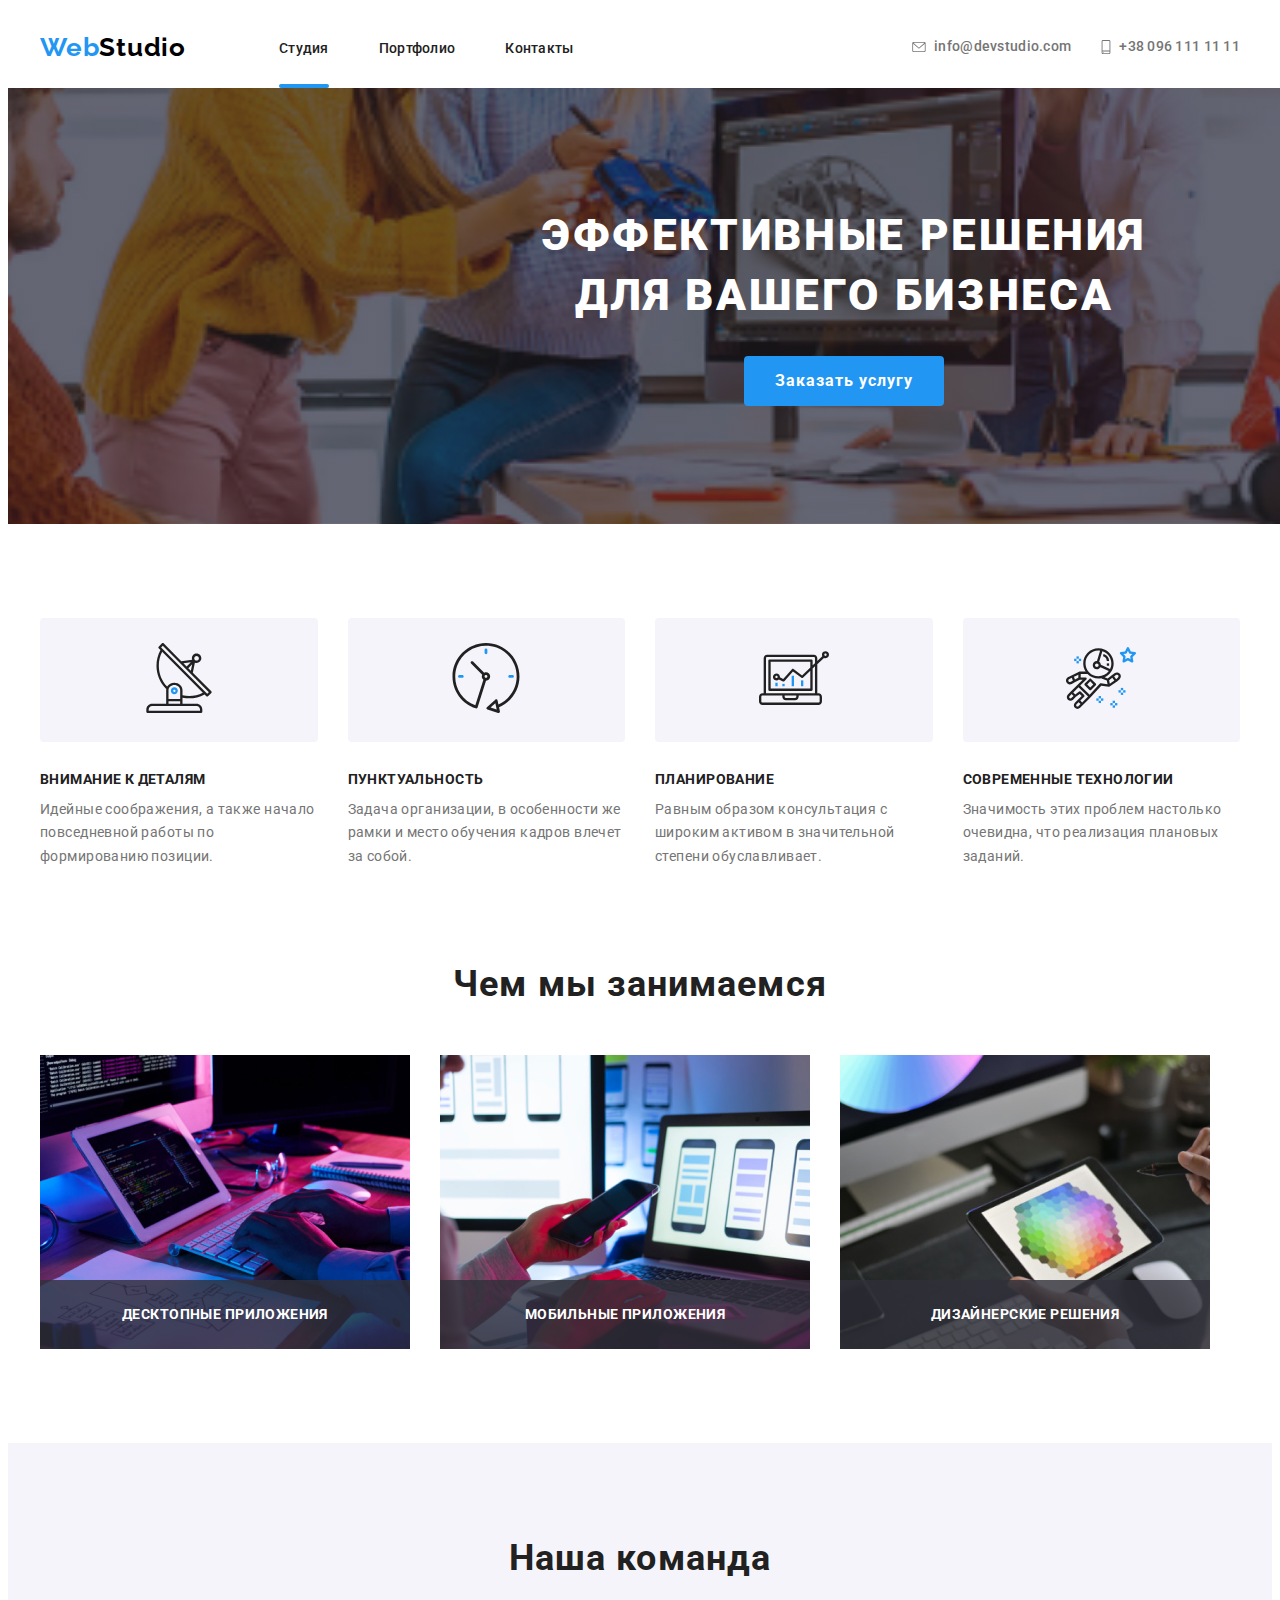
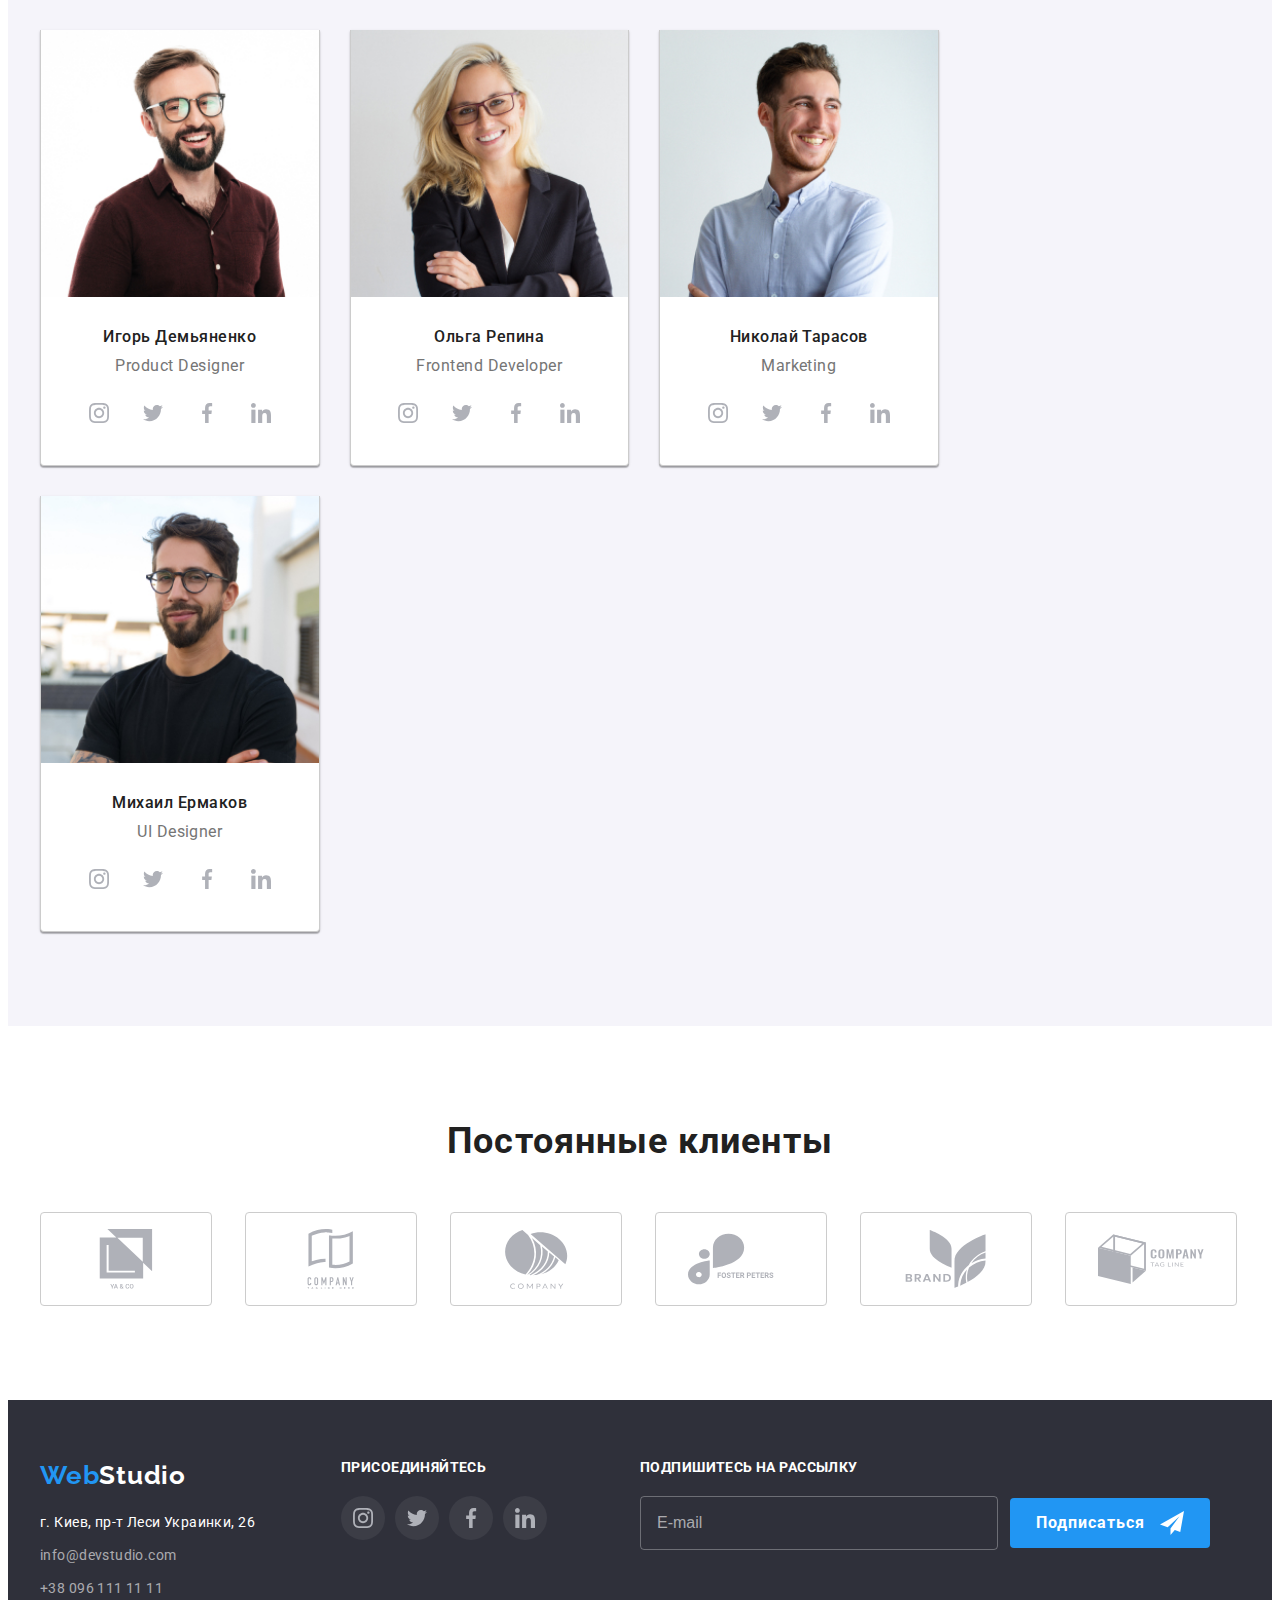
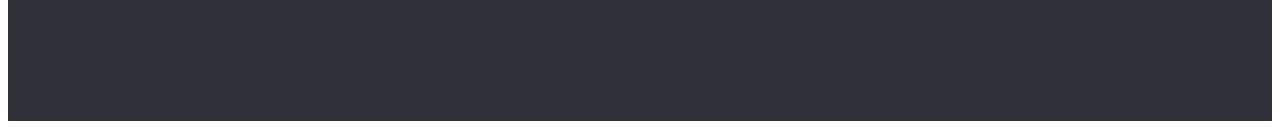
==== commit 73d85123: "готово" ====
--- a/index.html
+++ b/index.html
@@ -214,7 +214,7 @@
         <div class="container">
           <h2 class="secondary-title">Чем мы занимаемся</h2>
           <ul class="list studio-cards-parent-indent">
-            <li class="studio-spacing-between-cards skills__card">
+            <li class="skills__card">
               <div class="skills__overlay">
                 <picture>
                   <source
@@ -228,7 +228,7 @@
                 <p class="skills__overlay-p">Десктопные приложения</p>
               </div>
             </li>
-            <li class="studio-spacing-between-cards skills__card">
+            <li class="skills__card">
               <div class="skills__overlay">
                 <picture>
                   <source
@@ -245,7 +245,7 @@
                 <p class="skills__overlay-p">Мобильные приложения</p>
               </div>
             </li>
-            <li class="studio-spacing-between-cards skills__card">
+            <li class="skills__card">
               <div class="skills__overlay">
                 <picture>
                   <source
@@ -291,6 +291,7 @@
                   media="(max-width: 767px)"
                 />
                 <img
+                  class="team-section__card-photo"
                   src="./img/team/mobile-worker-1.jpg"
                   alt="Игорь Демьяненко"
                 />
@@ -353,7 +354,11 @@
                   "
                   media="(max-width: 767px)"
                 />
-                <img src="./img/team/mobile-worker-2.jpg" alt="Ольга Репина" />
+                <img
+                  class="team-section__card-photo"
+                  src="./img/team/mobile-worker-2.jpg"
+                  alt="Ольга Репина"
+                />
               </picture>
               <div class="team-section__cards-name">
                 <h3 class="team-section__title">Ольга Репина</h3>
@@ -414,6 +419,7 @@
                   media="(max-width: 767px)"
                 />
                 <img
+                  class="team-section__card-photo"
                   src="./img/team/mobile-worker-3.jpg"
                   alt="Николай Тарасов"
                 />
@@ -477,6 +483,7 @@
                   media="(max-width: 767px)"
                 />
                 <img
+                  class="team-section__card-photo"
                   src="./img/team/mobile-worker-4.jpg"
                   alt="Михаил Ермаков"
                 />
--- a/css/main.min.css
+++ b/css/main.min.css
@@ -1,2 +1,2 @@
-:root{--accent-color: #2196f3;--primary-text-color: #212121;--secondary-text-color: #757575;--hero-collor: #ffffff;--logo-footer-collor: #ffffff}.visually-hidden{position:absolute;width:1px;height:1px;margin:-1px;padding:0;overflow:hidden;border:0;clip:rect(0 0 0 0)}body{font-family:"Roboto", sans-serif;color:var(--primary-text-color)}h1,h2,h3,h4,h5,h6,p{margin-top:0;margin-bottom:0}ul{margin-top:0;margin-bottom:0;padding-left:0}img{display:block;max-width:100%;height:auto}.list{list-style:none}.link{text-decoration:none}.section{padding-bottom:60px;padding-top:60px}.container{padding-left:15px;padding-right:15px}@media screen and (min-width: 480px){.container{width:480px;margin-left:auto;margin-right:auto}}@media screen and (min-width: 768px){.container{width:768px}}@media screen and (min-width: 1200px){.container{width:1200px}}.mobile-menu-btn__icon{fill:#000000}.modal-btn{min-width:200px;min-height:50px;padding:8px 30px;font-family:inherit;font-weight:bold;font-size:16px;line-height:1.88;align-items:center;text-align:center;letter-spacing:0.06em;color:var(--hero-collor);background:var(--accent-color);cursor:pointer;border-radius:4px;border:none;transition:background-color 250ms cubic-bezier(0.4, 0, 0.2, 1),color 250ms cubic-bezier(0.4, 0, 0.2, 1)}.modal-btn:hover,.modal-btn:focus{background:#188ce8}.social-list{display:flex;align-items:center;justify-content:center;padding-bottom:24px}.social-list__item:not(:last-child){margin-right:10px}.social-list__icon{fill:#afb1b8}.social-list__link{display:flex;align-items:center;justify-content:center;width:44px;height:44px}.main-title{font-weight:900;font-size:26px;line-height:1.61;text-align:center;letter-spacing:0.06em;text-transform:uppercase;color:#FFFFFF;margin-bottom:30px}.main-title-hero{width:100%;padding:0;text-align:center}.benefits__description{font-size:14px;line-height:1.71;letter-spacing:0.03em;color:var(--secondary-text-color)}.secondary-title{font-weight:700;font-size:28px;line-height:1.18;text-align:center;letter-spacing:0.03em;margin-bottom:30px}.logo{font-family:"Raleway", sans-serif;font-weight:bold;font-size:26px;line-height:1.19;letter-spacing:0.03em;color:#000000}.logo-blue{color:var(--accent-color)}@media screen and (min-width: 768px){.logo{margin-right:88px}}.header{position:relative;padding-top:16px;padding-bottom:16px}.header-container{display:flex;justify-content:space-between;align-items:center}@media screen and (max-width: 767px){.nav-list{display:none}.contact-header{display:none}.mobile-menu.is-open{opacity:1;visibility:visible;pointer-events:auto}.mobile-menu{position:fixed;top:0;left:0;width:100vw;height:100vh;overflow:auto;background-color:#FFFFFF;opacity:0;visibility:hidden;pointer-events:none;transition:opacity 250ms cubic-bezier(0.4, 0, 0.2, 1),visibility 250ms cubic-bezier(0.4, 0, 0.2, 1);z-index:1}.mobile-menu__container{position:relative;padding:48px 40px}.mobile-menu-btn{background-color:transparent;border:none;padding:0;line-height:0;cursor:pointer;top:10px;right:15px}.mobile-menu-btn__icon{transition:fill 250ms cubic-bezier(0.4, 0, 0.2, 1)}.mobile-menu-btn__icon:hover{fill:var(--accent-color)}.mobile-menu__close-btn{position:absolute;background-color:transparent;border:none;padding:0;line-height:0;cursor:pointer;top:10px;right:15px}.mobile-menu__close-icon{transition:fill 250ms cubic-bezier(0.4, 0, 0.2, 1)}.mobile-menu__close-icon:hover{fill:var(--accent-color)}.mobile-menu__link{position:relative;font-weight:500;font-size:40px;line-height:1.17;letter-spacing:0.02em;color:inherit;transition:color 250ms cubic-bezier(0.4, 0, 0.2, 1)}.mobile-menu__link:hover,.mobile-menu__link:focus{color:var(--accent-color)}.mobile-menu .mobile-menu__link.current{color:var(--accent-color)}.mobile-menu__item{padding-bottom:32px}.mobile-menu__item-contact{padding-bottom:302px}.mobile-menu__number-link{font-weight:500;font-size:34px;line-height:1.18;letter-spacing:0.02em;color:var(--accent-color)}.mobile-menu__item-mail{padding-bottom:64px}.mobile-menu__mail-link{font-weight:500;font-size:24px;line-height:1.17;letter-spacing:0.02em;color:#757575}.mobile-menu__social-list-link{font-weight:500;font-size:18px;line-height:1.22;letter-spacing:0.02em;color:var(--accent-color)}.mobile-menu__social-list{display:flex}.mobile-menu__social-list-item:not(:last-child){border-right:1px solid rgba(33,33,33,0.2);margin-right:10px;padding-right:10px}}@media screen and (min-width: 768px){.header{padding-bottom:21px;padding-top:21px}.header-container{justify-content:center;align-items:center}.mobile-menu-btn{display:none}.mobile-menu{display:none}.nav-list{display:flex;align-items:center}.nav-list__item:not(:last-child){margin-right:50px}.nav-list__link{position:relative;font-weight:500;font-size:14px;line-height:1.14;letter-spacing:0.02em;color:inherit;transition:color 250ms cubic-bezier(0.4, 0, 0.2, 1)}.nav-list__link:hover,.nav-list__link:focus{color:var(--accent-color)}.current::after{content:"";position:absolute;background:var(--accent-color);border-radius:2px;height:4px;width:100%;bottom:-32px;left:0px}.contact-header__mail-number{font-weight:500;font-size:12px;line-height:1.17;letter-spacing:0.02em;color:var(--secondary-text-color);display:flex;align-items:center;transition:color 250ms cubic-bezier(0.4, 0, 0.2, 1)}.contact-header__mail-number:hover,.contact-header__mail-number:focus{color:var(--accent-color)}.contact-header__mail-number:hover .contact-header__mail-icon{fill:var(--accent-color)}.contact-header__mail-number:hover .contact-header__number-icon{fill:var(--accent-color)}.contact-header__mail-icon{width:14px;height:10px}.contact-header__number-icon{width:10px;height:14px}.contact-header__icon{margin-right:8px;fill:#757575;justify-content:center;align-items:center;transition:fill 250ms cubic-bezier(0.4, 0, 0.2, 1)}.contact-header{margin-left:auto}.contact-header__mail{margin-bottom:10px}}.hero{padding:118px 60px;background-image:linear-gradient(rgba(47,48,58,0.4), rgba(47,48,58,0.4)),url(../img/hero/mobile-hero-img.png);background-color:#c4c4c4;background-size:cover;background-position:center;margin-left:auto;margin-right:auto}@media (min-device-pixel-ratio: 2), (min-resolution: 192dpi), (min-resolution: 2dppx){.hero{background-image:url(../img/hero/mobile-hero-img@2x.png)}}@media screen and (min-width: 768px){background-image:linear-gradient(rgba(47,48,58,0.4), rgba(47,48,58,0.4)),url(../img/hero/tablet-hero-img.png)}@media screen and (min-width: 768px) and (min-device-pixel-ratio: 2), screen and (min-width: 768px) and (min-resolution: 192dpi), screen and (min-width: 768px) and (min-resolution: 2dppx){.hero{background-image:url(../img/hero/tablet-hero-img@2x.png)}}@media screen and (min-width: 1200px){background-image:linear-gradient(rgba(47,48,58,0.4), rgba(47,48,58,0.4)),url(../img/hero/desktop-hero-img.png)}@media screen and (min-width: 1200px) and (min-device-pixel-ratio: 2), screen and (min-width: 1200px) and (min-resolution: 192dpi), screen and (min-width: 1200px) and (min-resolution: 2dppx){.hero{background-image:url(../img/hero/desktop-hero-img@2x.png)}}.benefits{padding-bottom:60px}.benefits__icon{text-align:center;background-color:#f5f4fa;margin-bottom:30px;padding:25px}.benefits__title{font-weight:700;font-size:14px;line-height:1.14;letter-spacing:0.03em;text-transform:uppercase;margin-bottom:10px}.benefits__cards{padding-bottom:30px}@media screen and (min-width: 768px){.studio-cards-parent-indent{display:flex;flex-wrap:wrap;margin-left:-30px;margin-top:-30px}.studio-spacing-between-cards{margin-left:30px;margin-top:30px;flex-basis:calc((100% - 60px) / 2);padding-bottom:0}}.skills{display:none}.team-section{background:#f5f4fa}.team-section__title{font-weight:500;font-size:16px;line-height:1.19;text-align:center;letter-spacing:0.03em;margin-bottom:10px;margin-top:30px}.team-section__position{font-weight:400;font-size:16px;line-height:1.19;text-align:center;letter-spacing:0.03em;color:var(--secondary-text-color);margin-bottom:16px}.team-section__card{border:1px solid #ccc;border-top:none;box-shadow:0px 1px 3px rgba(0,0,0,0.12),0px 1px 1px rgba(0,0,0,0.14),0px 2px 1px rgba(0,0,0,0.2);border-radius:4px}.team-section__card:not(:last-child){margin-bottom:30px}@media screen and (min-width: 768px){.team-section__card:nth-last-child(-n+2){margin-bottom:0}}.clients{display:flex;flex-wrap:wrap;margin-left:-30px;margin-top:-30px}.clients-item{flex-basis:calc((100% - 60px) / 2);margin-left:30px;margin-top:30px}.clients-link{display:flex;align-items:center;justify-content:center;width:210px;height:92px;border:1px solid #ccc;border-radius:4px;transition:border 250ms cubic-bezier(0.4, 0, 0.2, 1)}.clients-link:hover,.clients-link:focus{border:1px solid var(--accent-color)}.clients-icon{fill:#afb1b8;transition:fill 250ms cubic-bezier(0.4, 0, 0.2, 1)}.clients-link:hover .clients-icon,.clients-link:focus .clients-icon{fill:var(--accent-color)}@media screen and (min-width: 768px){.clients-item{flex-basis:calc((100% - 90px) / 3)}.clients-link{width:226px}}.logo-footer{font-family:"Raleway", sans-serif;font-weight:bold;font-size:24px;line-height:1.17;letter-spacing:0.03em;color:#ffffff;display:block;margin-bottom:20px;text-align:center}.footer{background:#2f303a;padding:60px 0}.element-style{font-style:normal;display:flex;flex-direction:column;justify-content:center;align-items:center;margin-bottom:60px;font-size:14px;line-height:1.71;letter-spacing:0.03em}.link-footer{color:#ffffff;margin-bottom:8px}.contact-footer{color:rgba(255,255,255,0.6)}.footer-post{font-weight:bold;font-size:14px;line-height:1.14;letter-spacing:0.03em;text-transform:uppercase;margin-bottom:20px;color:#ffffff;text-align:center}.footer-social-list-link{display:flex;align-items:center;justify-content:center;width:44px;height:44px;border-radius:50%;background-color:#ffffff10;transition:background-color 250ms cubic-bezier(0.4, 0, 0.2, 1)}.footer-social-list-link:hover,.footer-social-list-link:focus{background-color:var(--accent-color)}.footer-list{margin-bottom:60px}.footer-form__p{font-weight:bold;font-size:14px;line-height:1.14;letter-spacing:0.03em;text-transform:uppercase;color:#ffffff;margin-bottom:20px;text-align:center}.footer-form__input{border:1px solid rgba(255,255,255,0.3);border-radius:4px;width:100%;height:50px;background-color:transparent;padding-left:16px;color:#ffffff;margin-bottom:20px}.footer-form__input::placeholder{font-weight:400;font-size:16px;line-height:1.25;color:rgba(255,255,255,0.6)}.footer-form__btn{margin-left:12px;display:flex;padding:8px 26px;justify-content:space-between;align-items:center;transition:background-color 250ms cubic-bezier(0.4, 0, 0.2, 1);cursor:pointer;margin-left:auto;margin-right:auto}@media screen and (min-width: 768px){.footer-adress-tablet{display:flex;justify-content:center}.footer-adress-list{margin-right:165px}.footer-form__input{max-width:450px}.footer-form__f{display:flex;flex-direction:column;align-items:center}}.filter{display:flex;justify-content:start;margin-bottom:40px;flex-wrap:wrap;margin-left:-8px;margin-top:-15px}.filter-item{margin-left:8px;margin-top:15px}.filter-btn{padding:6px 22px;font-family:inherit;font-weight:500;font-size:16px;line-height:1.63;text-align:center;letter-spacing:0.03em;cursor:pointer;background:#F5F4FA;border-radius:4px;border:none;transition:background-color 250ms cubic-bezier(0.4, 0, 0.2, 1),color 250ms cubic-bezier(0.4, 0, 0.2, 1),drop-shadow 250ms cubic-bezier(0.4, 0, 0.2, 1)}.filter-btn:hover,.filter-btn:focus{background:#188ce8;color:#ffffff;filter:drop-shadow(0px 4px 4px rgba(0,0,0,0.25))}.container-filter-btn .filter-btn.current-btn{background:#188ce8;color:#ffffff;filter:drop-shadow(0px 4px 4px rgba(0,0,0,0.25))}.list-item{left:215px;top:262px;background:#ffffff;box-sizing:border-box}.list-item:not(:last-child){margin-bottom:30px}.portfolio-cards-name{border:1px solid #eeeeee;border-top:none;padding:20px 24px}.cards-portfolio-link{display:block;transition:box-shadow 250ms cubic-bezier(0.4, 0, 0.2, 1)}.cards-portfolio-link:hover,.cards-portfolio-link:focus{box-shadow:0px 1px 1px rgba(0,0,0,0.12),0px 4px 4px rgba(0,0,0,0.06),1px 4px 6px rgba(0,0,0,0.16)}.overlay-cards{position:relative;overflow:hidden}.overlay-portfolio{position:absolute;font-size:18px;line-height:1.55;letter-spacing:0.03em;color:#ffffff;background:rgba(33,150,243,0.9);padding:77px 24px;top:0;left:0;width:100%;height:100%;overflow:auto;transform:translateY(100%);transition:transform 250ms cubic-bezier(0.4, 0, 0.2, 1),background-color 250ms cubic-bezier(0.4, 0, 0.2, 1)}.cards-portfolio-link:hover .overlay-portfolio,.cards-portfolio-link:focus .overlay-portfolio{transform:translateY(0%)}.list-item-h{font-weight:700;font-size:18px;line-height:2;letter-spacing:0.06em;color:var(--primary-text-color);margin-bottom:4px}.list-item-p{font-size:16px;line-height:1.88;letter-spacing:0.03em;color:var(--secondary-text-color)}@media screen and (min-width: 768px){.filter{justify-content:center;align-items:center}.portfolio-cards-indent{display:flex;flex-wrap:wrap;margin-left:-30px;margin-top:-30px}.spacing-between-cards{margin-left:30px;margin-top:30px;flex-basis:calc((100% - 60px) / 2)}.overlay-portfolio{padding:49px 24px 77px}.cards-portfolio-link{height:100%;display:flex;flex-direction:column}.portfolio-cards-name{flex-grow:1}}.backdrop{position:fixed;top:0;left:0;width:100vw;height:100vh;background-color:rgba(0,0,0,0.2);transition:opacity;transition:opacity 250ms cubic-bezier(0.4, 0, 0.2, 1),visibility 250ms cubic-bezier(0.4, 0, 0.2, 1)}.backdrop.is-hidden{opacity:0;visibility:hidden;pointer-events:none}.modal{position:absolute;top:50%;left:50%;transform:translate(-50%, -50%);width:450px;height:609px;background-color:#ffffff;border-radius:4px;padding:40px}.modal-close-icon{transition:fill 250ms cubic-bezier(0.4, 0, 0.2, 1)}.modal-close-icon:hover{fill:var(--accent-color)}.modal-close-btn{position:absolute;top:8px;right:8px;width:30px;height:30px;border-radius:50%;border:1px solid rgba(0,0,0,0.1);background-color:transparent;padding:0;display:flex;justify-content:center;align-items:center;cursor:pointer}.modal-title{font-weight:bold;font-size:20px;line-height:1.15;text-align:center;letter-spacing:0.03em;color:#212121;margin-bottom:12px}.modal-form-name{display:block;font-weight:400;font-size:12px;line-height:1.17;letter-spacing:0.01em;color:#757575;margin-bottom:10px}.modal-form-input{width:100%;height:40px;padding-left:42px;border:1px solid rgba(33,33,33,0.2);border-radius:4px;transition:border-color 250ms cubic-bezier(0.4, 0, 0.2, 1)}.modal-form-input:focus{outline:none;border-color:var(--accent-color)}.modal-form-input:focus+.modal-form-icon{fill:var(--accent-color)}.modal-form-input-wrapper{position:relative;display:block;margin-top:4px}.modal-form-icon{position:absolute;top:50%;left:12px;transform:translateY(-50%);transition:fill 250ms cubic-bezier(0.4, 0, 0.2, 1)}.modal-form-messange{width:100%;height:120px;margin-top:4px;padding:12px 16px;transition:border-color 250ms cubic-bezier(0.4, 0, 0.2, 1);resize:none;border:1px solid rgba(33,33,33,0.2);border-radius:4px}.modal-form-messange:focus{outline:none;border-color:var(--accent-color)}.modal-form-messange::placeholder{font-weight:400;font-size:14px;line-height:1.14;letter-spacing:0.01em;color:rgba(117,117,117,0.5)}.modal-form-checkbox-wrapper{padding-top:10px}.modal-form-checkbox-label{display:flex;align-items:center;font-weight:400;font-size:12px;line-height:1.17;letter-spacing:0.03em;color:#757575}.modal-form-checkbox-label::before{display:inline-block;width:16px;height:15px;border:2px solid #212121;cursor:pointer;content:"";margin-right:7px;border-radius:2px}.modal-form-checkbox:focus+.modal-form-checkbox-label::before{border:1px solid --accent-color}.modal-form-checkbox:checked+.modal-form-checkbox-label::before{background-image:url(../img/checkbox.svg);background-color:var(--accent-color);background-repeat:no-repeat;border:none;background-position:50% 50%}.modal-form-submit-btn{display:block;margin:30px auto 0px}.modal-form-checkbox-link{color:var(--accent-color)}
+:root{--accent-color: #2196f3;--primary-text-color: #212121;--secondary-text-color: #757575;--hero-collor: #ffffff;--logo-footer-collor: #ffffff}.visually-hidden{position:absolute;width:1px;height:1px;margin:-1px;padding:0;overflow:hidden;border:0;clip:rect(0 0 0 0)}body{font-family:"Roboto", sans-serif;color:var(--primary-text-color)}h1,h2,h3,h4,h5,h6,p{margin-top:0;margin-bottom:0}ul{margin-top:0;margin-bottom:0;padding-left:0}img{display:block;max-width:100%;height:auto}.list{list-style:none}.link{text-decoration:none}.section{padding-bottom:60px;padding-top:60px}@media screen and (min-width: 1200px){.section{padding-bottom:94px;padding-top:94px}}.container{padding-left:15px;padding-right:15px}@media screen and (min-width: 480px){.container{width:480px;margin-left:auto;margin-right:auto}}@media screen and (min-width: 768px){.container{width:768px}}@media screen and (min-width: 1200px){.container{width:1200px}}.mobile-menu-btn__icon{fill:#000000}.modal-btn{min-width:200px;min-height:50px;padding:8px 30px;font-family:inherit;font-weight:bold;font-size:16px;line-height:1.88;align-items:center;text-align:center;letter-spacing:0.06em;color:var(--hero-collor);background:var(--accent-color);cursor:pointer;border-radius:4px;border:none;transition:background-color 250ms cubic-bezier(0.4, 0, 0.2, 1),color 250ms cubic-bezier(0.4, 0, 0.2, 1)}.modal-btn:hover,.modal-btn:focus{background:#188ce8}.social-list{display:flex;align-items:center;justify-content:center}.social-list__item:not(:last-child){margin-right:10px}.social-list__icon{fill:#afb1b8}.social-list__link{display:flex;align-items:center;justify-content:center;width:44px;height:44px}@media screen and (min-width: 1200px){.social-list__link{border-radius:50%;transition:background-color 250ms cubic-bezier(0.4, 0, 0.2, 1)}.social-list__link:hover,.social-list__link:focus{background-color:var(--accent-color)}.social-list__icon{fill:#afb1b8;transition:fill 250ms cubic-bezier(0.4, 0, 0.2, 1)}.social-list__link:hover .social-list__icon,.social-list__link:focus .social-list__icon{fill:#ffffff}.footer-social-list-link:hover .social-list__icon,.footer-social-list-link:focus .social-list__icon{fill:#ffffff}}.main-title{font-weight:900;font-size:26px;line-height:1.61;text-align:center;letter-spacing:0.06em;text-transform:uppercase;color:var(--hero-collor);margin-bottom:30px}.main-title-hero{width:100%;padding:0;text-align:center}@media screen and (min-width: 1200px){.main-title{font-size:44px;line-height:1.36}}.benefits__description{font-size:14px;line-height:1.71;letter-spacing:0.03em;color:var(--secondary-text-color)}.secondary-title{font-weight:700;font-size:28px;line-height:1.18;text-align:center;letter-spacing:0.03em;margin-bottom:30px}@media screen and (min-width: 1200px){.secondary-title{font-size:36px;line-height:1.17;margin-bottom:50px}}.logo{font-family:"Raleway", sans-serif;font-weight:bold;font-size:24px;line-height:1.17;letter-spacing:0.03em;color:#000000}.logo-blue{color:var(--accent-color)}@media screen and (min-width: 768px){.logo{margin-right:88px}}@media screen and (min-width: 1200px){.logo{font-size:26px;line-height:1.19;margin-right:93px}}.header{position:relative;padding-top:16px;padding-bottom:16px}.header-container{display:flex;justify-content:space-between;align-items:center}@media screen and (max-width: 767px){.nav-list{display:none}.contact-header{display:none}.mobile-menu.is-open{opacity:1;visibility:visible;pointer-events:auto}.mobile-menu{position:fixed;top:0;left:0;width:100vw;height:100vh;overflow:auto;background-color:#FFFFFF;opacity:0;visibility:hidden;pointer-events:none;transition:opacity 250ms cubic-bezier(0.4, 0, 0.2, 1),visibility 250ms cubic-bezier(0.4, 0, 0.2, 1);z-index:1}.mobile-menu__container{position:relative;padding:48px 40px}.mobile-menu-btn{background-color:transparent;border:none;padding:0;line-height:0;cursor:pointer;top:10px;right:15px}.mobile-menu-btn__icon{transition:fill 250ms cubic-bezier(0.4, 0, 0.2, 1)}.mobile-menu-btn__icon:hover{fill:var(--accent-color)}.mobile-menu__close-btn{position:absolute;background-color:transparent;border:none;padding:0;line-height:0;cursor:pointer;top:10px;right:15px}.mobile-menu__close-icon{transition:fill 250ms cubic-bezier(0.4, 0, 0.2, 1)}.mobile-menu__close-icon:hover{fill:var(--accent-color)}.mobile-menu__link{position:relative;font-weight:500;font-size:40px;line-height:1.17;letter-spacing:0.02em;color:inherit;transition:color 250ms cubic-bezier(0.4, 0, 0.2, 1)}.mobile-menu__link:hover,.mobile-menu__link:focus{color:var(--accent-color)}.mobile-menu .mobile-menu__link.current{color:var(--accent-color)}.mobile-menu__item{padding-bottom:32px}.mobile-menu__item-contact{padding-bottom:302px}.mobile-menu__number-link{font-weight:500;font-size:34px;line-height:1.18;letter-spacing:0.02em;color:var(--accent-color)}.mobile-menu__item-mail{padding-bottom:64px}.mobile-menu__mail-link{font-weight:500;font-size:24px;line-height:1.17;letter-spacing:0.02em;color:#757575}.mobile-menu__social-list-link{font-weight:500;font-size:18px;line-height:1.22;letter-spacing:0.02em;color:var(--accent-color)}.mobile-menu__social-list{display:flex}.mobile-menu__social-list-item:not(:last-child){border-right:1px solid rgba(33,33,33,0.2);margin-right:10px;padding-right:10px}}@media screen and (min-width: 768px){.header{padding-bottom:21px;padding-top:21px}.header-container{justify-content:center;align-items:center}.mobile-menu-btn{display:none}.mobile-menu{display:none}.nav-list{display:flex;align-items:center}.nav-list__item:not(:last-child){margin-right:50px}.nav-list__link{position:relative;font-weight:500;font-size:14px;line-height:1.14;letter-spacing:0.02em;color:inherit;transition:color 250ms cubic-bezier(0.4, 0, 0.2, 1)}.nav-list__link:hover,.nav-list__link:focus{color:var(--accent-color)}.current::after{content:"";position:absolute;background:var(--accent-color);border-radius:2px;height:4px;width:100%;bottom:-32px;left:0px}.contact-header__mail-number{font-weight:500;font-size:12px;line-height:1.17;letter-spacing:0.02em;color:var(--secondary-text-color);display:flex;align-items:center;transition:color 250ms cubic-bezier(0.4, 0, 0.2, 1)}.contact-header__mail-number:hover,.contact-header__mail-number:focus{color:var(--accent-color)}.contact-header__mail-number:hover .contact-header__mail-icon{fill:var(--accent-color)}.contact-header__mail-number:hover .contact-header__number-icon{fill:var(--accent-color)}.contact-header__mail-icon{width:14px;height:10px}.contact-header__number-icon{width:10px;height:14px}.contact-header__icon{margin-right:8px;fill:#757575;justify-content:center;align-items:center;transition:fill 250ms cubic-bezier(0.4, 0, 0.2, 1)}.contact-header{margin-left:auto}.contact-header__mail{margin-bottom:10px}}@media screen and (min-width: 1200px){.header{padding-top:24px;padding-bottom:25px}.contact-header{display:flex;align-items:center;margin-right:0}.contact-header__mail{margin-right:30px;margin-bottom:0}.contact-header__mail-number{font-size:14px;line-height:1.14}}.hero{padding:118px 60px;background-image:linear-gradient(rgba(47,48,58,0.4), rgba(47,48,58,0.4)),url(../img/hero/mobile-hero-img.png);background-color:#c4c4c4;background-size:cover;background-position:center;margin-left:auto;margin-right:auto;width:100%}@media (min-device-pixel-ratio: 2), (min-resolution: 192dpi), (min-resolution: 2dppx){.hero{background-image:url(../img/hero/mobile-hero-img@2x.png)}}@media screen and (min-width: 768px){background-image:linear-gradient(rgba(47,48,58,0.4), rgba(47,48,58,0.4)),url(../img/hero/tablet-hero-img.png)}@media screen and (min-width: 768px) and (min-device-pixel-ratio: 2), screen and (min-width: 768px) and (min-resolution: 192dpi), screen and (min-width: 768px) and (min-resolution: 2dppx){.hero{background-image:url(../img/hero/tablet-hero-img@2x.png)}}@media screen and (min-width: 768px){.hero{padding:118px 204px}}@media screen and (min-width: 1200px){background-image:linear-gradient(rgba(47,48,58,0.4), rgba(47,48,58,0.4)),url(../img/hero/desktop-hero-img.png)}@media screen and (min-width: 1200px) and (min-device-pixel-ratio: 2), screen and (min-width: 1200px) and (min-resolution: 192dpi), screen and (min-width: 1200px) and (min-resolution: 2dppx){.hero{background-image:url(../img/hero/desktop-hero-img@2x.png)}}@media screen and (min-width: 1200px){.hero{max-width:1600px;padding:200px auto}}.benefits{padding-bottom:60px}.benefits__icon{text-align:center;background-color:#f5f4fa;margin-bottom:30px;padding:25px}.benefits__title{font-weight:700;font-size:14px;line-height:1.14;letter-spacing:0.03em;text-transform:uppercase;margin-bottom:10px}.benefits__cards{padding-bottom:30px}@media screen and (min-width: 768px){.studio-cards-parent-indent{display:flex;flex-wrap:wrap;margin-left:-30px;margin-top:-30px}.studio-spacing-between-cards{margin-left:30px;margin-top:30px;flex-basis:calc((100% - 60px) / 2);padding-bottom:0}.benefits__icon{border-radius:4px}}@media screen and (min-width: 1200px){.studio-spacing-between-cards{flex-basis:calc((100% - 120px) / 4)}.benefits{padding-bottom:0px}}.skills{display:none}@media screen and (min-width: 1200px){.skills{display:block}.skills__card{flex-basis:calc((100%-3 * 30) / 3);margin-top:30px;margin-left:30px}.skills__overlay{position:relative}.skills__overlay-p{position:absolute;font-weight:bold;font-size:14px;line-height:1.14;letter-spacing:0.03em;text-transform:uppercase;color:#ffffff;background:rgba(47,48,58,0.8);padding-top:27px;padding-bottom:27px;width:100%;text-align:center;bottom:0px}}.team-section{background:#f5f4fa}.team-section__title{font-weight:500;font-size:16px;line-height:1.19;text-align:center;letter-spacing:0.03em;margin-bottom:10px}.team-section__position{font-weight:400;font-size:16px;line-height:1.19;text-align:center;letter-spacing:0.03em;color:var(--secondary-text-color);margin-bottom:16px}.team-section__card{border:1px solid #ccc;border-top:none;box-shadow:0px 1px 3px rgba(0,0,0,0.12),0px 1px 1px rgba(0,0,0,0.14),0px 2px 1px rgba(0,0,0,0.2);border-radius:0px 0px 4px 4px;background-color:#ffffff}.team-section__card:not(:last-child){margin-bottom:30px}.team-section__cards-name{padding-top:30px;padding-bottom:24px}@media screen and (min-width: 768px){.team-section__card:nth-last-child(-n+2){margin-bottom:0}}@media screen and (min-width: 1200px){.team-section__card:not(:last-child){margin-bottom:0}.team-section__card-photo{width:100%}.team-section__card{flex-basis:calc((100%-4 * 30) / 4)}.team-section__cards-name{padding-top:30px;padding-bottom:30px}}.clients{display:flex;flex-wrap:wrap;margin-left:-30px;margin-top:-30px}.clients-item{flex-basis:calc((100% - 60px) / 2);margin-left:30px;margin-top:30px}.clients-link{display:flex;align-items:center;justify-content:center;width:210px;height:92px;border:1px solid #ccc;border-radius:4px;transition:border 250ms cubic-bezier(0.4, 0, 0.2, 1)}.clients-link:hover,.clients-link:focus{border:1px solid var(--accent-color)}.clients-icon{fill:#afb1b8;transition:fill 250ms cubic-bezier(0.4, 0, 0.2, 1)}.clients-link:hover .clients-icon,.clients-link:focus .clients-icon{fill:var(--accent-color)}@media screen and (min-width: 768px){.clients-item{flex-basis:calc((100% - 90px) / 3)}.clients-link{width:226px}}@media screen and (min-width: 1200px){.clients{justify-content:space-between;flex-wrap:nowrap}.clients-link{width:170px}}.logo-footer{font-family:"Raleway", sans-serif;font-weight:bold;font-size:24px;line-height:1.17;letter-spacing:0.03em;color:#ffffff;display:block;margin-bottom:20px;text-align:center}.footer{background:#2f303a;padding:60px 0}.element-style{font-style:normal;display:flex;flex-direction:column;justify-content:center;align-items:center;margin-bottom:60px;font-size:14px;line-height:1.71;letter-spacing:0.03em}.link-footer{color:#ffffff;margin-bottom:8px}.contact-footer{color:rgba(255,255,255,0.6);margin-bottom:8px}.contact-footer-tel{margin-bottom:0}.footer-post{font-weight:bold;font-size:14px;line-height:1.14;letter-spacing:0.03em;text-transform:uppercase;margin-bottom:20px;color:#ffffff;text-align:center}.footer-social-list-link{display:flex;align-items:center;justify-content:center;width:44px;height:44px;border-radius:50%;background-color:#ffffff10;transition:background-color 250ms cubic-bezier(0.4, 0, 0.2, 1)}.footer-social-list-link:hover,.footer-social-list-link:focus{background-color:var(--accent-color)}.footer-list{margin-bottom:60px}.footer-form__p{font-weight:bold;font-size:14px;line-height:1.14;letter-spacing:0.03em;text-transform:uppercase;color:#ffffff;margin-bottom:20px;text-align:center}.footer-form__input{border:1px solid rgba(255,255,255,0.3);border-radius:4px;width:100%;height:50px;background-color:transparent;padding-left:16px;color:#ffffff;margin-bottom:20px}.footer-form__input::placeholder{font-weight:400;font-size:16px;line-height:1.25;color:rgba(255,255,255,0.6)}.footer-form__btn{margin-left:12px;display:flex;padding:8px 26px;justify-content:space-between;align-items:center;transition:background-color 250ms cubic-bezier(0.4, 0, 0.2, 1);cursor:pointer;margin-left:auto;margin-right:auto}@media screen and (min-width: 768px){.footer-adress-tablet{display:flex;justify-content:center}.footer-adress-list{margin-right:165px}.footer-form__input{max-width:450px}.footer-form__f{display:flex;flex-direction:column;align-items:center}}@media screen and (min-width: 1200px){.logo-footer{font-size:26px;line-height:1.19;text-align:start}.element-style{align-items:start}.link-footer{margin-bottom:9px}.contact-footer{margin-bottom:9px}.contact-footer-tel{margin-bottom:0}.footer-adress{display:flex}.footer-adress-list{min-width:231px;margin-right:70px}.footer-list{min-width:206px;min-height:80px}.footer-post{text-align:start}.footer-form{margin-left:93px;width:570px;height:86px}.footer-form__p{text-align:start}.footer-form__f{flex-direction:initial}.footer-form__input{max-width:358px;margin-bottom:0;margin-right:12px}}.filter{display:flex;justify-content:start;margin-bottom:30px;flex-wrap:wrap;margin-top:-15px}.filter-item{margin-left:8px;margin-top:15px}.filter-btn{padding:6px 22px;font-family:inherit;font-weight:500;font-size:16px;line-height:1.63;text-align:center;letter-spacing:0.03em;cursor:pointer;background:#F5F4FA;border-radius:4px;border:none;transition:background-color 250ms cubic-bezier(0.4, 0, 0.2, 1),color 250ms cubic-bezier(0.4, 0, 0.2, 1),drop-shadow 250ms cubic-bezier(0.4, 0, 0.2, 1)}.filter-btn:hover,.filter-btn:focus{background:#188ce8;color:#ffffff;filter:drop-shadow(0px 4px 4px rgba(0,0,0,0.25))}.container-filter-btn .filter-btn.current-btn{background:#188ce8;color:#ffffff;filter:drop-shadow(0px 4px 4px rgba(0,0,0,0.25))}.list-item{max-width:450px;left:215px;top:262px;background:#ffffff;box-sizing:border-box}.list-item:not(:last-child){margin-bottom:30px}.portfolio-cards-name{border:1px solid #eeeeee;border-top:none;padding:20px 24px}.cards-portfolio-link{display:block;transition:box-shadow 250ms cubic-bezier(0.4, 0, 0.2, 1)}.cards-portfolio-link:hover,.cards-portfolio-link:focus{box-shadow:0px 1px 1px rgba(0,0,0,0.12),0px 4px 4px rgba(0,0,0,0.06),1px 4px 6px rgba(0,0,0,0.16)}.overlay-cards{position:relative;overflow:hidden}.overlay-portfolio{position:absolute;font-size:18px;line-height:1.55;letter-spacing:0.03em;color:#ffffff;background:rgba(33,150,243,0.9);padding:77px 24px;top:0;left:0;width:100%;height:100%;overflow:auto;transform:translateY(100%);transition:transform 250ms cubic-bezier(0.4, 0, 0.2, 1),background-color 250ms cubic-bezier(0.4, 0, 0.2, 1)}.cards-portfolio-link:hover .overlay-portfolio,.cards-portfolio-link:focus .overlay-portfolio{transform:translateY(0%)}.list-item-h{font-weight:700;font-size:18px;line-height:2;letter-spacing:0.06em;color:var(--primary-text-color);margin-bottom:4px}.list-item-p{font-size:16px;line-height:1.88;letter-spacing:0.03em;color:var(--secondary-text-color)}@media screen and (min-width: 768px){.filter{justify-content:center;align-items:center}.list-item{max-width:354px}.portfolio-cards-indent{display:flex;flex-wrap:wrap;margin-left:-30px;margin-top:-30px}.spacing-between-cards{margin-left:30px;margin-top:30px;flex-basis:calc((100% - 60px) / 2)}.overlay-portfolio{padding:49px 24px 77px}.cards-portfolio-link{height:100%;display:flex;flex-direction:column}.portfolio-cards-name{flex-grow:1}}@media screen and (min-width: 1200px){.filter{margin-bottom:50px}.spacing-between-cards{margin-left:30px;margin-top:30px;flex-basis:calc((100% - 90px) / 3)}.list-item:not(:last-child){margin-bottom:0}.overlay-portfolio{padding:63px 24px}.list-item{max-width:370px}}.backdrop{position:fixed;top:0;left:0;width:100vw;height:100vh;background-color:rgba(0,0,0,0.2);transition:opacity;transition:opacity 250ms cubic-bezier(0.4, 0, 0.2, 1),visibility 250ms cubic-bezier(0.4, 0, 0.2, 1)}.backdrop.is-hidden{opacity:0;visibility:hidden;pointer-events:none}.modal{position:absolute;top:50%;left:50%;transform:translate(-50%, -50%);width:450px;height:609px;background-color:#ffffff;border-radius:4px;padding:40px}@media screen and (min-width: 1200px){.modal{width:528px;height:581px}}.modal-close-icon{transition:fill 250ms cubic-bezier(0.4, 0, 0.2, 1)}.modal-close-icon:hover{fill:var(--accent-color)}.modal-close-btn{position:absolute;top:8px;right:8px;width:30px;height:30px;border-radius:50%;border:1px solid rgba(0,0,0,0.1);background-color:transparent;padding:0;display:flex;justify-content:center;align-items:center;cursor:pointer}.modal-title{font-weight:bold;font-size:20px;line-height:1.5;text-align:center;letter-spacing:0.03em;color:#212121;margin-bottom:12px}.modal-form-name{display:block;font-weight:400;font-size:12px;line-height:1.17;letter-spacing:0.01em;color:#757575;margin-bottom:10px}.modal-form-input{width:100%;height:40px;padding-left:42px;border:1px solid rgba(33,33,33,0.2);border-radius:4px;transition:border-color 250ms cubic-bezier(0.4, 0, 0.2, 1)}.modal-form-input:focus{outline:none;border-color:var(--accent-color)}.modal-form-input:focus+.modal-form-icon{fill:var(--accent-color)}.modal-form-input-wrapper{position:relative;display:block;margin-top:4px}.modal-form-icon{position:absolute;top:50%;left:12px;transform:translateY(-50%);transition:fill 250ms cubic-bezier(0.4, 0, 0.2, 1)}.modal-form-messange{width:100%;height:120px;margin-top:4px;padding:12px 16px;transition:border-color 250ms cubic-bezier(0.4, 0, 0.2, 1);resize:none;border:1px solid rgba(33,33,33,0.2);border-radius:4px}.modal-form-messange:focus{outline:none;border-color:var(--accent-color)}.modal-form-messange::placeholder{font-weight:400;font-size:14px;line-height:1.14;letter-spacing:0.01em;color:rgba(117,117,117,0.5)}.modal-form-checkbox-wrapper{padding-top:10px}.modal-form-checkbox-label{display:flex;align-items:center;font-weight:400;font-size:12px;line-height:1.17;letter-spacing:0.03em;color:#757575}.modal-form-checkbox-label::before{display:inline-block;width:16px;height:15px;border:2px solid #212121;cursor:pointer;content:"";margin-right:7px;border-radius:2px}.modal-form-checkbox:focus+.modal-form-checkbox-label::before{border:1px solid --accent-color}.modal-form-checkbox:checked+.modal-form-checkbox-label::before{background-image:url(../img/checkbox.svg);background-color:var(--accent-color);background-repeat:no-repeat;border:none;background-position:50% 50%}.modal-form-submit-btn{display:block;margin:30px auto 0px}.modal-form-checkbox-link{color:var(--accent-color)}@media screen and (min-width: 1200px){.modal-title{line-height:1.15}.modal-form-messange::placeholder{font-size:12px;line-height:1.17}.modal-form-checkbox-label{font-size:14px;line-height:1.7;padding-left:14px}.modal-form-checkbox-label::before{margin-right:10px}}
 /*# sourceMappingURL=main.min.css.map */